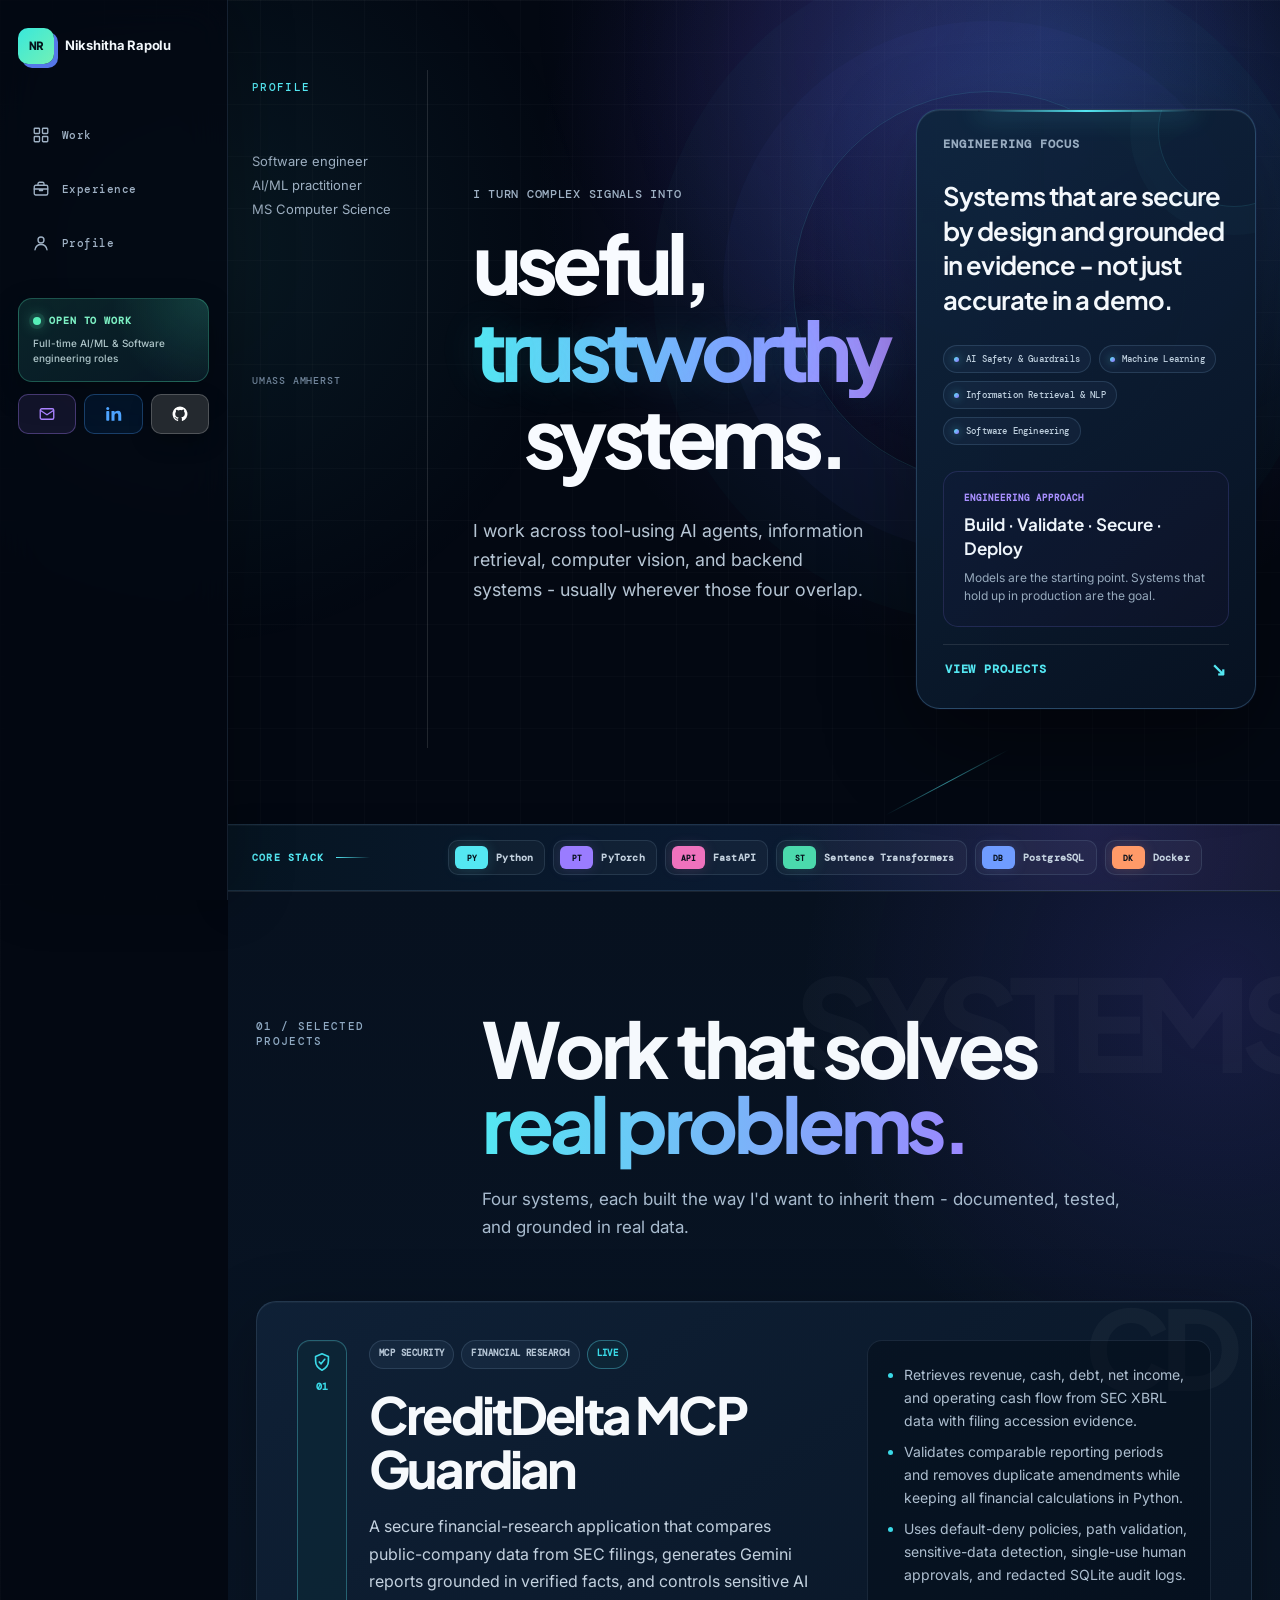
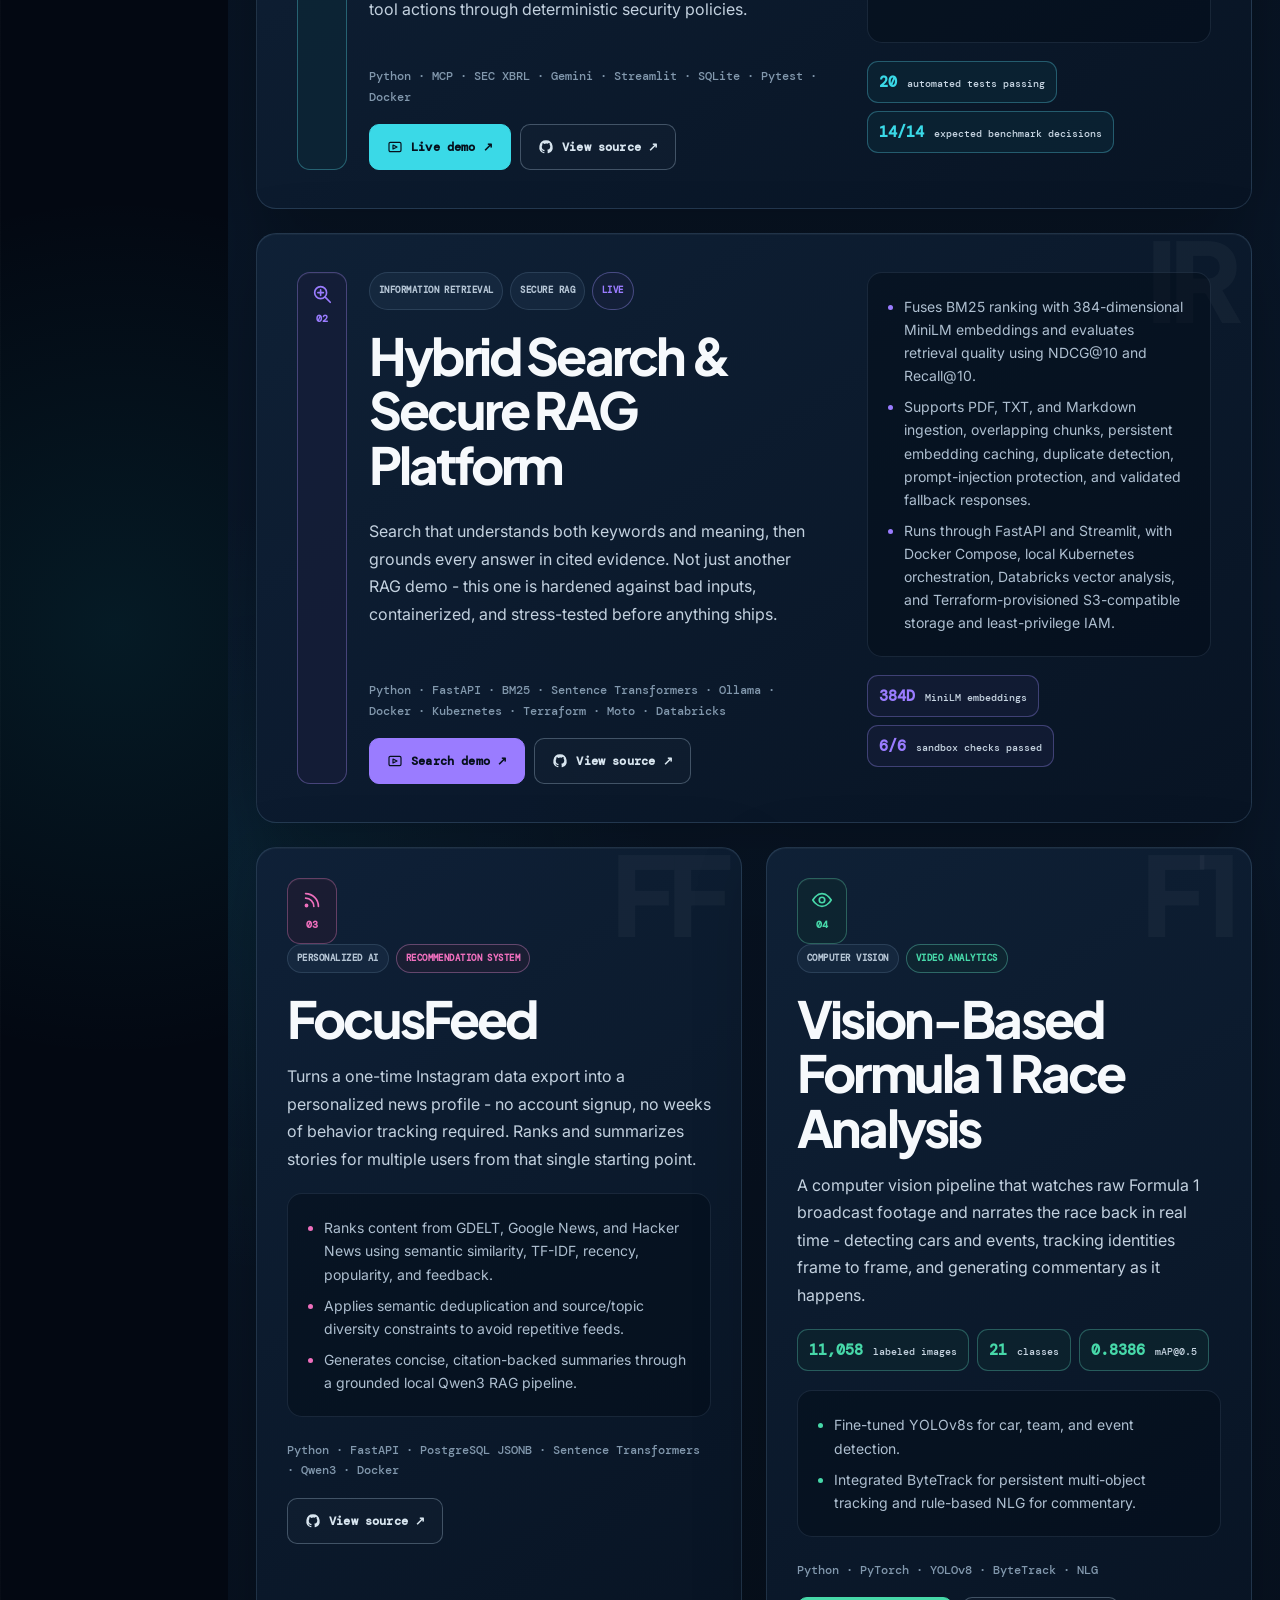
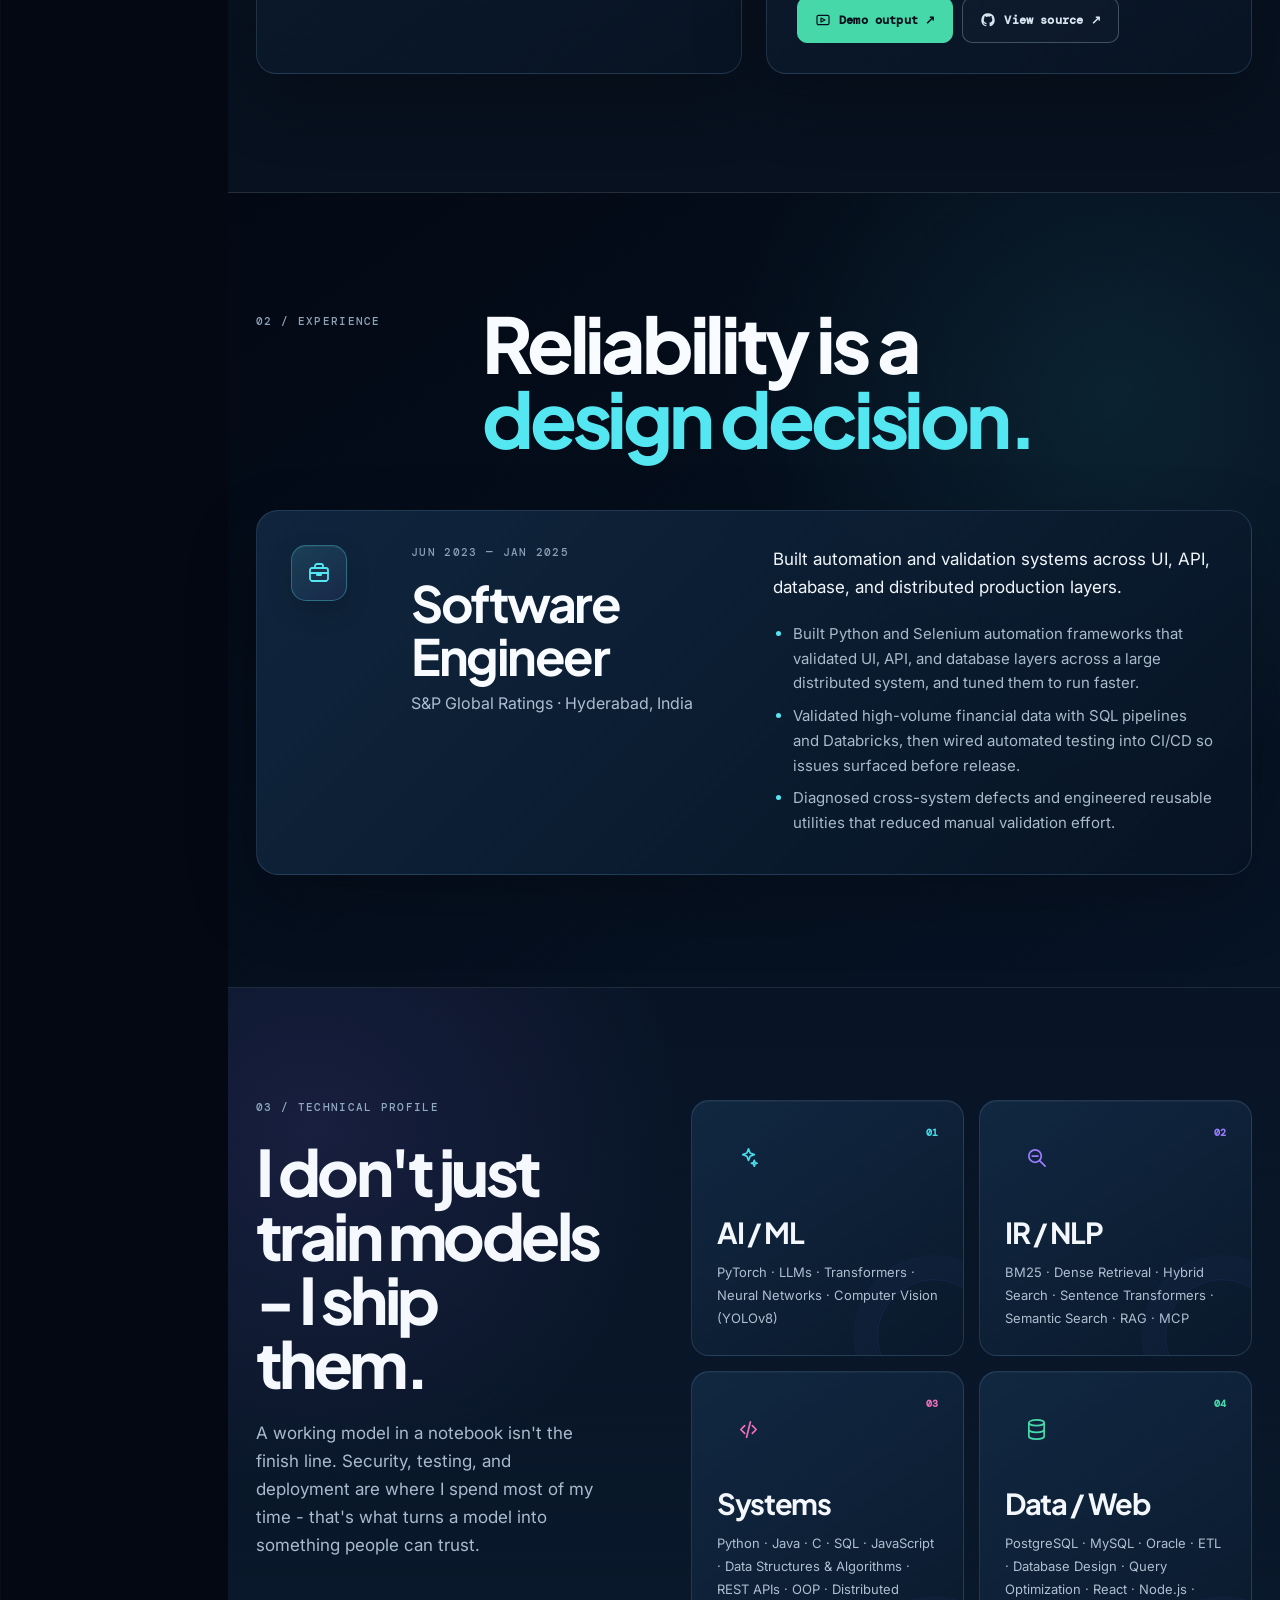
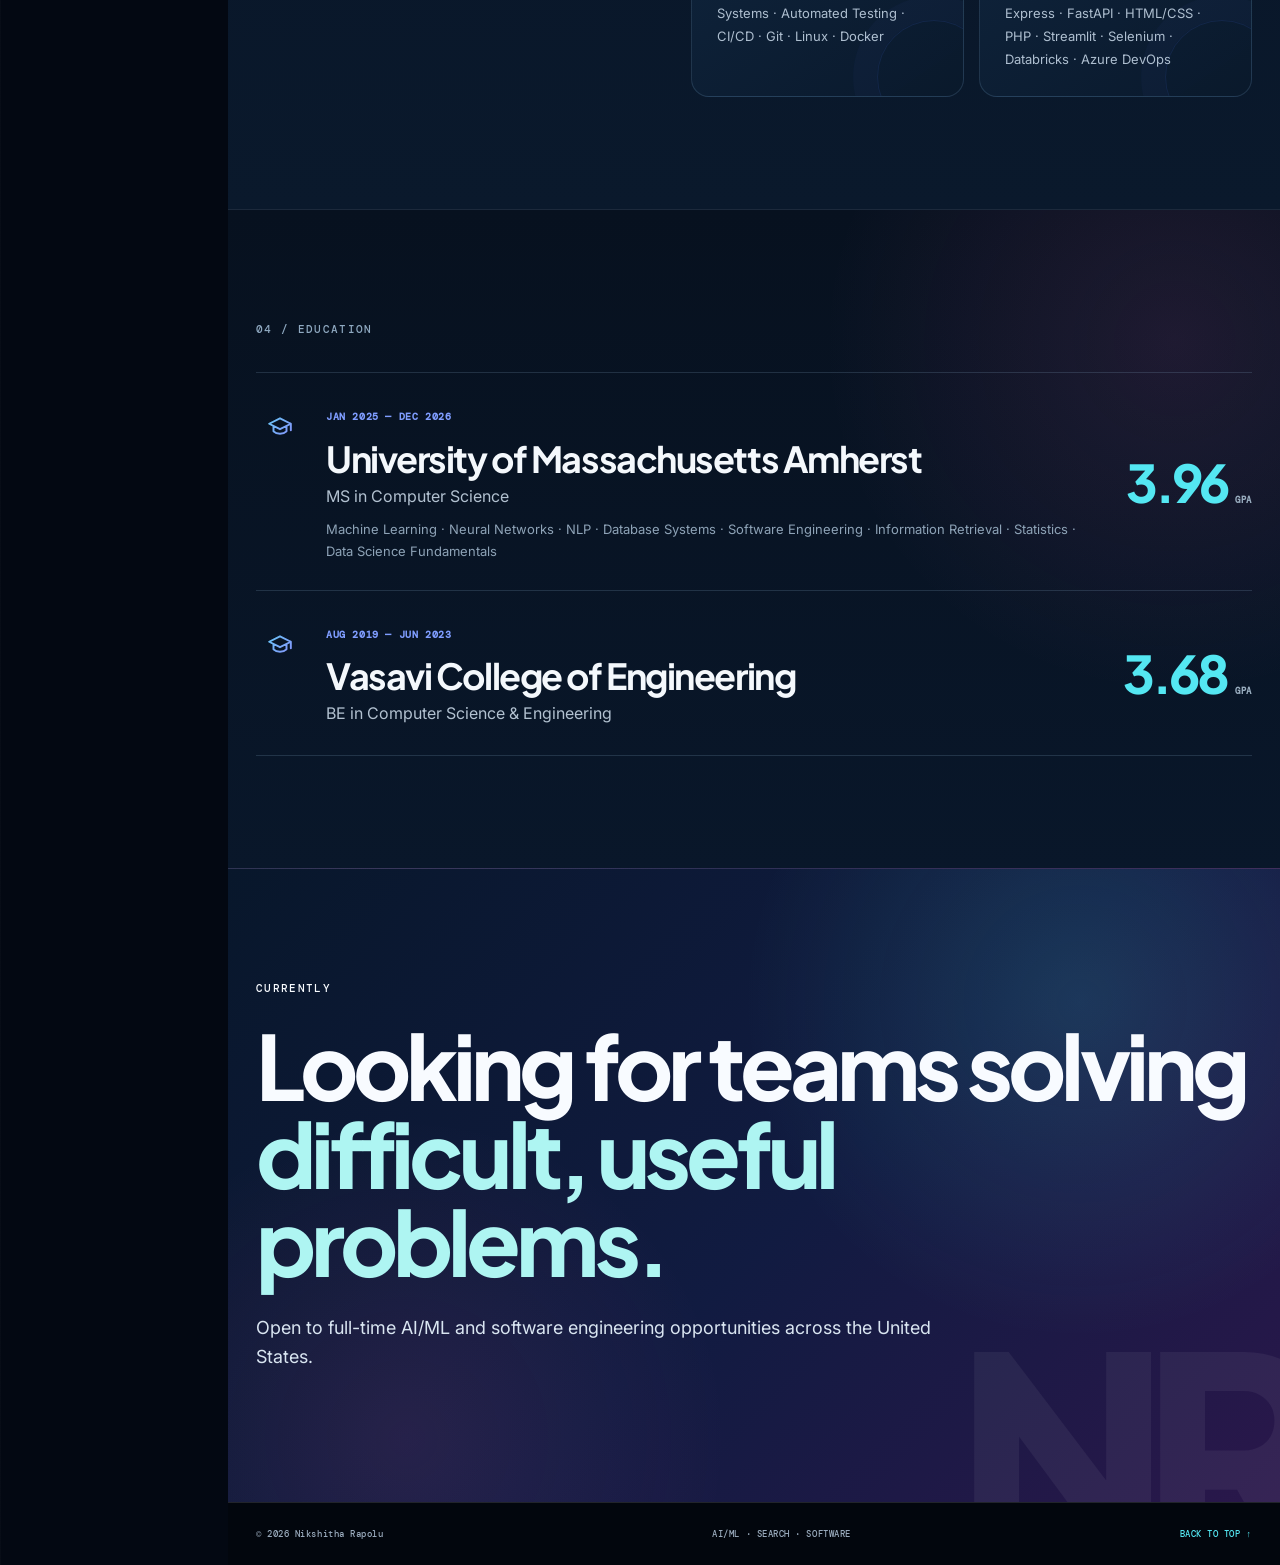
==== index.html @ ba8821b3 "move portfolio files to root" ====
<!doctype html>
<html lang="en"><head>
<meta charset="utf-8"><meta name="viewport" content="width=device-width,initial-scale=1">
<meta name="description" content="Nikshitha Rapolu — AI/ML engineer building secure agent systems, intelligent search, and computer vision. MS CS candidate at UMass Amherst, previously a software engineer at S&P Global Ratings.">
<meta name="theme-color" content="#07111f"><title>Nikshitha Rapolu — AI/ML Engineer</title>
<link rel="preconnect" href="https://fonts.googleapis.com"><link rel="preconnect" href="https://fonts.gstatic.com" crossorigin>
<link href="https://fonts.googleapis.com/css2?family=DM+Mono:wght@400;500&family=Inter:wght@400;500;600;700&family=Plus+Jakarta+Sans:wght@500;600;700;800&display=swap" rel="stylesheet">
<link rel="icon" type="image/svg+xml" href="data:image/svg+xml,%3Csvg xmlns='http://www.w3.org/2000/svg' viewBox='0 0 32 32'%3E%3Crect width='32' height='32' rx='3' fill='%23131b2a'/%3E%3Cpath d='M8 23V9h3l10 9V9h3v14h-3L11 14v9z' fill='%23ff5c35'/%3E%3C/svg%3E">
<link rel="stylesheet" href="styles.css"></head>
<body><a class="skip" href="#main">Skip to content</a>
<header class="topbar">
  <a class="wordmark" href="#top"><span>NR</span> Nikshitha Rapolu</a>
  <nav aria-label="Primary"><a href="#projects">Work</a><a href="#experience">Experience</a><a href="#about">Profile</a></nav>
  <div class="sidebar-status"><span>OPEN TO WORK</span><small>Full-time AI/ML &amp; Software engineering roles</small></div>
  <div class="top-actions"><a href="mailto:nikshitharapolu@gmail.com" aria-label="Email Nikshitha" title="Email">Email</a><a href="https://www.linkedin.com/in/nikshitha-rapolu-18960321a/" target="_blank" rel="noreferrer" aria-label="Nikshitha on LinkedIn" title="LinkedIn">LinkedIn ↗</a><a href="https://github.com/nikshitharapolu" target="_blank" rel="noreferrer" aria-label="Nikshitha on GitHub" title="GitHub">GitHub ↗</a></div>
</header>
<main id="main">
<section class="hero" id="top">
  <div class="hero-aside reveal"><p class="micro">PROFILE </p><p>Software engineer<br>AI/ML practitioner<br>MS Computer Science</p><div class="coordinates">UMASS AMHERST<br></div></div>
  <div class="hero-main reveal"><p class="overline">I turn complex signals into</p><h1><span>useful,</span><br><em>trustworthy</em><br><span>systems.</span></h1><p class="hero-note">I work across tool-using AI agents, information retrieval, computer vision, and backend systems - usually wherever those four overlap.</p><div class="hero-links"><a href="https://github.com/nikshitharapolu" target="_blank" rel="noreferrer">GitHub ↗</a></div></div>
  <aside class="hero-signal" aria-label="Engineering focus">
    <div class="signal-kicker"><span>ENGINEERING FOCUS</span><i>OPEN TO WORK</i></div>
    <p class="signal-statement">Systems that are secure by design and grounded in evidence - not just accurate in a demo.</p>
    <div class="signal-disciplines" aria-label="Areas of expertise">
      <span>AI Safety &amp; Guardrails</span><span>Machine Learning</span><span>Information Retrieval &amp; NLP</span><span>Software Engineering</span>
    </div>
    <div class="signal-feature">
      <small>ENGINEERING APPROACH</small>
      <strong>Build · Validate · Secure · Deploy</strong>
      <p>Models are the starting point. Systems that hold up in production are the goal.</p>
    </div>
    <a href="#projects">VIEW PROJECTS <span>↘</span></a>
  </aside>
</section>
<div class="capability-rail stack-dock" aria-label="Core technology stack">
  <span class="stack-label">CORE STACK</span>
  <div class="stack-items">
    <span data-mark="PY">Python</span><span data-mark="PT">PyTorch</span><span data-mark="API">FastAPI</span><span data-mark="ST">Sentence Transformers</span><span data-mark="DB">PostgreSQL</span><span data-mark="DK">Docker</span>  </div>
</div>
<section class="project-lab legacy-project-lab" id="projects-old" aria-hidden="true">
  <header class="section-title reveal"><p class="micro">01 / PROJECT INDEX</p><h2>Selected systems,<br><em>opened up.</em></h2><p>Choose a case file to inspect the problem, approach, evidence, and implementation.</p></header>
  <div class="case-browser reveal">
    <div class="case-tabs" role="tablist" aria-label="Project case files">
      <button role="tab" aria-selected="true" aria-controls="case-creditdelta" id="tab-creditdelta"><b>01</b><span>CreditDelta<br><small>MCP Security · Finance</small></span><i>↗</i></button>
      <button role="tab" aria-selected="false" aria-controls="case-focusfeed" id="tab-focusfeed"><b>02</b><span>FocusFeed<br><small>RAG · Recommendations</small></span><i>↗</i></button>
      <button role="tab" aria-selected="false" aria-controls="case-f1" id="tab-f1"><b>03</b><span>F1 Race Analysis<br><small>Computer Vision</small></span><i>↗</i></button>
      <button role="tab" aria-selected="false" aria-controls="case-search" id="tab-search"><b>04</b><span>Hybrid Search<br><small>Information Retrieval</small></span><i>↗</i></button>
      <button role="tab" aria-selected="false" aria-controls="case-grocery" id="tab-grocery"><b>05</b><span>Grocery Compare<br><small>Full-stack · Data</small></span><i>↗</i></button>
    </div>
    <div class="case-stage">
      <article class="case-panel active" id="case-creditdelta" role="tabpanel" aria-labelledby="tab-creditdelta">
        <div class="case-head"><p class="micro">CASE FILE 01 · DEPLOYED</p><h3>CreditDelta<br>MCP Guardian</h3><p class="summary">Financial research with a security boundary: verified SEC facts go in, controlled AI actions come out.</p></div>
        <div class="case-map"><div><span>01</span><b>Retrieve</b><small>SEC XBRL facts + filing evidence</small></div><div><span>02</span><b>Validate</b><small>Comparable periods + deterministic math</small></div><div><span>03</span><b>Explain</b><small>Gemini grounded in verified results</small></div><div><span>04</span><b>Guard</b><small>Allow · deny · human approval</small></div></div>
        <div class="evidence"><span><strong>20</strong> passing tests</span><span><strong>14/14</strong> security decisions</span><span><strong>SEC</strong> filing evidence</span></div>
        <p class="detail">The Guardian layer applies default-deny policies, validates file paths, detects sensitive data, issues single-use approvals, and records redacted audit events. The language model explains verified results; it never owns the financial calculations.</p>
        <div class="case-footer"><p>Python · MCP · SEC XBRL · Gemini · Streamlit · SQLite · Docker · GitHub Actions</p><div><a class="pill orange" href="https://creditdelta-mcp-guardian.streamlit.app/" target="_blank" rel="noreferrer">Launch demo ↗</a><a class="pill" href="https://github.com/nikshitharapolu/creditdelta-mcp-guardian" target="_blank" rel="noreferrer">Source ↗</a></div></div>
      </article>
      <article class="case-panel" id="case-focusfeed" role="tabpanel" aria-labelledby="tab-focusfeed" hidden>
        <div class="case-head"><p class="micro">CASE FILE 02 · PERSONAL AI</p><h3>FocusFeed</h3><p class="summary">A private information digest that learns a user’s interests from a one-time Instagram export.</p></div>
        <div class="case-map"><div><span>01</span><b>Profile</b><small>Activity signals → interest embeddings</small></div><div><span>02</span><b>Retrieve</b><small>GDELT · Google News · Hacker News</small></div><div><span>03</span><b>Rank</b><small>Semantic · TF-IDF · recency · feedback</small></div><div><span>04</span><b>Summarize</b><small>Local Qwen3 with citations</small></div></div>
        <p class="detail">Semantic deduplication and topic/source constraints prevent a repetitive feed. PostgreSQL JSONB stores multi-user profiles while local inference keeps personalization private.</p><div class="case-footer"><p>FastAPI · PostgreSQL · MiniLM · Qwen3 · Docker</p></div>
      </article>
      <article class="case-panel" id="case-f1" role="tabpanel" aria-labelledby="tab-f1" hidden>
        <div class="case-head"><p class="micro">CASE FILE 03 · COMPUTER VISION</p><h3>Vision-Based<br>F1 Race Analysis</h3><p class="summary">Broadcast video becomes structured race intelligence and real-time commentary.</p></div>
        <div class="evidence"><span><strong>11,058</strong> labeled images</span><span><strong>21</strong> classes</span><span><strong>0.8386</strong> mAP@0.5</span></div>
        <div class="case-map"><div><span>01</span><b>Detect</b><small>YOLOv8s teams + events</small></div><div><span>02</span><b>Track</b><small>ByteTrack persistent identities</small></div><div><span>03</span><b>Associate</b><small>Cars · teams · race events</small></div><div><span>04</span><b>Narrate</b><small>Rule-based live commentary</small></div></div>
        <div class="case-footer"><p>Python · PyTorch · YOLOv8 · ByteTrack · NLG</p><div><a class="pill orange" href="https://www.dropbox.com/scl/fo/x71idgrj137c665m3c3g6/ACdiEJdDxFWbHop97bkO0Pg?rlkey=fytodes2nm2145owsg5qlu766&amp;st=0yjqer0n&amp;dl=0" target="_blank" rel="noreferrer">Sample output ↗</a></div></div>
      </article>
      <article class="case-panel" id="case-search" role="tabpanel" aria-labelledby="tab-search" hidden>
        <div class="case-head"><p class="micro">CASE FILE 04 · INFORMATION RETRIEVAL</p><h3>Hybrid Search<br>Engine</h3><p class="summary">Exact-term precision and semantic understanding, combined in one ranked result set.</p></div>
        <div class="case-map"><div><span>A</span><b>Lexical</b><small>BM25 retrieval</small></div><div><span>B</span><b>Semantic</b><small>Transformer embeddings</small></div><div><span>Σ</span><b>Fuse</b><small>Normalized relevance scores</small></div><div><span>✓</span><b>Evaluate</b><small>NDCG@10 · Recall@10</small></div></div>
        <p class="detail">An interactive Streamlit interface makes it possible to query the collection and inspect how lexical and semantic evidence shape the ranking.</p><div class="case-footer"><p>Python · BM25 · Sentence Transformers · Streamlit</p></div>
      </article>
      <article class="case-panel" id="case-grocery" role="tabpanel" aria-labelledby="tab-grocery" hidden>
        <div class="case-head"><p class="micro">CASE FILE 05 · FULL-STACK SYSTEM</p><h3>Grocery Price<br>Comparison</h3><p class="summary">A data pipeline and web application for comparing grocery prices across retailers.</p></div>
        <div class="case-map"><div><span>01</span><b>Collect</b><small>Scrapy + BeautifulSoup</small></div><div><span>02</span><b>Normalize</b><small>Products + pricing data</small></div><div><span>03</span><b>Serve</b><small>Node.js REST APIs</small></div><div><span>04</span><b>Secure</b><small>Google OAuth</small></div></div>
        <div class="case-footer"><p>Python · Scrapy · Node.js · Express · PostgreSQL</p></div>
      </article>
    </div>
  </div>
</section>
<section class="projects-readable" id="projects">
  <header class="readable-heading reveal"><p class="micro">01 / SELECTED PROJECTS</p><div><h2>Work that solves<br><em>real problems.</em></h2><p>Four systems, each built the way I'd want to inherit them - documented, tested, and grounded in real data.</p></div></header>
  <div class="project-list">
    <article class="project-card featured reveal" data-mark="CD">
      <div class="project-number">01</div><div class="project-content">
        <div class="project-labels"><span>MCP Security</span><span>Financial research</span><span>Live</span></div>
        <h3>CreditDelta MCP Guardian</h3>
        <p class="project-summary">A secure financial-research application that compares public-company data from SEC filings, generates Gemini reports grounded in verified facts, and controls sensitive AI tool actions through deterministic security policies.</p>
        <ul><li>Retrieves revenue, cash, debt, net income, and operating cash flow from SEC XBRL data with filing accession evidence.</li><li>Validates comparable reporting periods and removes duplicate amendments while keeping all financial calculations in Python.</li><li>Uses default-deny policies, path validation, sensitive-data detection, single-use human approvals, and redacted SQLite audit logs.</li></ul>
        <div class="project-proof"><span><strong>20</strong> automated tests passing</span><span><strong>14/14</strong> expected benchmark decisions</span></div>
        <p class="tech-line">Python · MCP · SEC XBRL · Gemini · Streamlit · SQLite · Pytest · Docker </p>
        <div class="project-links"><a class="pill orange" href="https://creditdelta-mcp-guardian.streamlit.app/" target="_blank" rel="noreferrer">Live demo ↗</a><a class="pill" href="https://github.com/nikshitharapolu/creditdelta-mcp-guardian" target="_blank" rel="noreferrer">View source ↗</a></div>
      </div>
    </article>
    <article class="project-card featured reveal" data-mark="IR">
      <div class="project-number">02</div><div class="project-content">
        <div class="project-labels"><span>Information retrieval</span><span>Secure RAG</span><span>Live</span></div><h3>Hybrid Search &amp; Secure RAG Platform</h3>
        <p class="project-summary">Search that understands both keywords and meaning, then grounds every answer in cited evidence. Not just another RAG demo - this one is hardened against bad inputs, containerized, and stress-tested before anything ships.</p>
<ul>
  <li>Fuses BM25 ranking with 384-dimensional MiniLM embeddings and evaluates retrieval quality using NDCG@10 and Recall@10.</li>
  <li>Supports PDF, TXT, and Markdown ingestion, overlapping chunks, persistent embedding caching, duplicate detection, prompt-injection protection, and validated fallback responses.</li>
  <li>Runs through FastAPI and Streamlit, with Docker Compose, local Kubernetes orchestration, Databricks vector analysis, and Terraform-provisioned S3-compatible storage and least-privilege IAM.</li>
</ul>
<div class="project-proof">
  <span><strong>384D</strong> MiniLM embeddings</span>
  <span><strong>6/6</strong> sandbox checks passed</span>
</div>
<p class="tech-line">Python · FastAPI · BM25 · Sentence Transformers · Ollama · Docker · Kubernetes · Terraform · Moto · Databricks</p>

        <div class="project-links"><a class="pill orange" href="https://semantic-search-engine-nr.streamlit.app/" target="_blank" rel="noreferrer">Search demo ↗</a><a class="pill" href="https://github.com/nikshitharapolu/semantic-search-ir" target="_blank" rel="noreferrer">View source ↗</a></div>
      </div>
    </article>
    <article class="project-card reveal" data-mark="FF">
      <div class="project-number">03</div><div class="project-content">
        <div class="project-labels"><span>Personalized AI</span><span>Recommendation System</span></div><h3>FocusFeed</h3>
        <p class="project-summary">Turns a one-time Instagram data export into a personalized news profile - no account signup, no weeks of behavior tracking required. Ranks and summarizes stories for multiple users from that single starting point.</p>
        <ul><li>Ranks content from GDELT, Google News, and Hacker News using semantic similarity, TF-IDF, recency, popularity, and feedback.</li><li>Applies semantic deduplication and source/topic diversity constraints to avoid repetitive feeds.</li><li>Generates concise, citation-backed summaries through a grounded local Qwen3 RAG pipeline.</li></ul>
        <p class="tech-line">Python · FastAPI · PostgreSQL JSONB · Sentence Transformers · Qwen3 · Docker</p>
        <div class="project-links"><a class="pill" href="https://github.com/nikshitharapolu/focusfeed" target="_blank" rel="noreferrer">View source ↗</a></div>
      </div>
    </article>
    <article class="project-card reveal" data-mark="F1">
      <div class="project-number">04</div><div class="project-content">
        <div class="project-labels"><span>Computer vision</span><span>Video analytics</span></div><h3>Vision-Based Formula 1 Race Analysis</h3>
        <p class="project-summary">A computer vision pipeline that watches raw Formula 1 broadcast footage and narrates the race back in real time - detecting cars and events, tracking identities frame to frame, and generating commentary as it happens.</p>
        <div class="project-proof"><span><strong>11,058</strong> labeled images</span><span><strong>21</strong> classes</span><span><strong>0.8386</strong> mAP@0.5</span></div>
        <ul><li>Fine-tuned YOLOv8s for car, team, and event detection.</li><li>Integrated ByteTrack for persistent multi-object tracking and rule-based NLG for commentary.</li></ul>
        <p class="tech-line">Python · PyTorch · YOLOv8 · ByteTrack · NLG</p>
        <div class="project-links"><a class="pill orange" href="https://www.dropbox.com/scl/fo/x71idgrj137c665m3c3g6/ACdiEJdDxFWbHop97bkO0Pg?rlkey=fytodes2nm2145owsg5qlu766&amp;st=skuh1m0k&amp;dl=0" target="_blank" rel="noreferrer">Demo output ↗</a><a class="pill" href="https://github.com/nikshitharapolu/vision-based-f1-race-analysis" target="_blank" rel="noreferrer">View source ↗</a></div>
      </div>
    </article>
  </div>
</section>
<section class="experience" id="experience"><div class="section-title reveal"><p class="micro">02 / EXPERIENCE</p><h2>Reliability is a<br><em>design decision.</em></h2></div><div class="experience-record reveal"><div class="record-no"></div><div><p class="micro">JUN 2023 — JAN 2025</p><h3>Software Engineer</h3><p class="company">S&amp;P Global Ratings · Hyderabad, India</p></div><div class="record-copy"><p>Built automation and validation systems across UI, API, database, and distributed production layers.</p><ul><li>Built Python and Selenium automation frameworks that validated UI, API, and database layers across a large distributed system, and tuned them to run faster.</li><li>Validated high-volume financial data with SQL pipelines and Databricks, then wired automated testing into CI/CD so issues surfaced before release.</li><li>Diagnosed cross-system defects and engineered reusable utilities that reduced manual validation effort.</li></ul></div></div></section>
<section class="profile" id="about"><div class="profile-intro reveal"><p class="micro">03 / TECHNICAL PROFILE</p><h2>I don't just train models - I ship them.</h2><p>A working model in a notebook isn't the finish line. Security, testing, and deployment are where I spend most of my time - that's what turns a model into something people can trust.</p></div><div class="profile-grid reveal"><article><span>01</span><h3>AI / ML</h3><p>PyTorch · LLMs · Transformers · Neural Networks · Computer Vision (YOLOv8)</p></article><article><span>02</span><h3>IR / NLP</h3><p>BM25 · Dense Retrieval · Hybrid Search · Sentence Transformers · Semantic Search · RAG · MCP</p></article><article><span>03</span><h3>Systems</h3><p>Python · Java · C · SQL · JavaScript · Data Structures &amp; Algorithms · REST APIs · OOP · Distributed Systems · Automated Testing · CI/CD · Git · Linux · Docker</p></article><article><span>04</span><h3>Data / Web</h3><p>PostgreSQL · MySQL · Oracle · ETL · Database Design · Query Optimization · React · Node.js · Express · FastAPI · HTML/CSS · PHP · Streamlit · Selenium · Databricks · Azure DevOps</p></article></div></section>
<section class="education"><p class="micro">04 / EDUCATION</p><div class="degree reveal"><div><span>JAN 2025 — DEC 2026</span><h3>University of Massachusetts Amherst</h3><p>MS in Computer Science</p><p class="coursework">Machine Learning · Neural Networks · NLP · Database Systems · Software Engineering · Information Retrieval · Statistics · Data Science Fundamentals</p></div><strong>3.96<small>GPA</small></strong></div><div class="degree reveal"><div><span>AUG 2019 — JUN 2023</span><h3>Vasavi College of Engineering</h3><p>BE in Computer Science &amp; Engineering</p></div><strong>3.68<small>GPA</small></strong></div></section>
<section class="closing reveal"><p class="micro">CURRENTLY</p><h2>Looking for teams solving<br><em>difficult, useful problems.</em></h2><p>Open to full-time AI/ML and software engineering opportunities across the United States.</p><div><a class="pill orange" href="mailto:nikshitharapolu@gmail.com">Email me ↗</a><a class="pill" href="https://www.linkedin.com/in/nikshitha-rapolu-18960321a/" target="_blank" rel="noreferrer">LinkedIn ↗</a><a class="pill" href="https://github.com/nikshitharapolu" target="_blank" rel="noreferrer">GitHub ↗</a></div></section>
</main><footer><span>© <span id="year"></span> Nikshitha Rapolu</span><span>AI/ML · SEARCH · SOFTWARE</span><a href="#top">BACK TO TOP ↑</a></footer><script src="script.js"></script></body></html>
---- styles.css ----
:root {
  --night: #050b16;
  --night-2: #091426;
  --panel: #0d1b30;
  --panel-2: #11233b;
  --paper: #f3f7fb;
  --paper-2: #e7eef6;
  --white: #f8fbff;
  --ink: #101827;
  --muted: #9cafc3;
  --muted-dark: #5a697c;
  --cyan: #54e7f2;
  --blue: #4f72ff;
  --violet: #9a70ff;
  --orange: #ff7a59;
  --green: #43d8ad;
  --line-dark: rgba(255, 255, 255, 0.12);
  --line-light: #ced9e5;
  --shadow: 0 24px 70px rgba(12, 29, 52, 0.13);
  --max: 1280px;
}

* {
  box-sizing: border-box;
}

html {
  scroll-behavior: smooth;
  scroll-padding-top: 90px;
}

body {
  margin: 0;
  overflow-x: hidden;
  background: var(--night);
  color: var(--white);
  font: 400 16px/1.65 Inter, system-ui, -apple-system, BlinkMacSystemFont, "Segoe UI", sans-serif;
  text-rendering: optimizeLegibility;
  -webkit-font-smoothing: antialiased;
}

body::before {
  position: fixed;
  inset: 0;
  z-index: -1;
  content: "";
  pointer-events: none;
  background:
    radial-gradient(circle at 82% 4%, rgba(79, 114, 255, 0.17), transparent 27rem),
    radial-gradient(circle at 15% 28%, rgba(84, 231, 242, 0.08), transparent 25rem),
    linear-gradient(rgba(255, 255, 255, 0.021) 1px, transparent 1px),
    linear-gradient(90deg, rgba(255, 255, 255, 0.021) 1px, transparent 1px);
  background-size: auto, auto, 52px 52px, 52px 52px;
}

::selection {
  color: var(--night);
  background: var(--cyan);
}

a {
  color: inherit;
}

button,
a {
  -webkit-tap-highlight-color: transparent;
}

.skip {
  position: fixed;
  top: 12px;
  left: -999px;
  z-index: 100;
  padding: 10px 14px;
  color: var(--night);
  background: var(--cyan);
  border-radius: 8px;
  font: 700 12px "DM Mono", monospace;
  text-decoration: none;
}

.skip:focus {
  left: 12px;
}

.micro {
  margin: 0;
  color: currentColor;
  font: 500 11px/1.4 "DM Mono", monospace;
  letter-spacing: 0.12em;
  text-transform: uppercase;
}

.topbar {
  position: sticky;
  top: 0;
  z-index: 50;
  display: grid;
  grid-template-columns: 1fr auto 1fr;
  align-items: center;
  min-height: 76px;
  padding: 0 max(24px, calc((100vw - var(--max)) / 2));
  border-bottom: 1px solid var(--line-dark);
  background: rgba(5, 11, 22, 0.78);
  backdrop-filter: blur(18px);
  transition: min-height 0.25s ease, background 0.25s ease, box-shadow 0.25s ease;
}

.topbar.scrolled {
  min-height: 66px;
  background: rgba(5, 11, 22, 0.94);
  box-shadow: 0 14px 42px rgba(0, 0, 0, 0.28);
}

.wordmark {
  display: inline-flex;
  align-items: center;
  gap: 12px;
  width: max-content;
  font-weight: 700;
  letter-spacing: -0.02em;
  text-decoration: none;
}

.wordmark span {
  display: grid;
  place-items: center;
  width: 36px;
  height: 36px;
  color: var(--night);
  background: linear-gradient(135deg, var(--cyan), #8df4dc);
  border-radius: 10px;
  box-shadow: 4px 4px 0 var(--violet);
  font: 700 12px "DM Mono", monospace;
}

.topbar nav {
  display: flex;
  gap: 34px;
}

.topbar nav a,
.top-actions a {
  position: relative;
  color: #c5d2df;
  font: 500 11px "DM Mono", monospace;
  letter-spacing: 0.04em;
  text-decoration: none;
  transition: color 0.2s ease;
}

.topbar nav a::after {
  position: absolute;
  right: 0;
  bottom: -9px;
  left: 0;
  height: 2px;
  content: "";
  background: var(--cyan);
  transform: scaleX(0);
  transition: transform 0.2s ease;
}

.topbar nav a:hover,
.topbar nav a.active,
.top-actions a:hover {
  color: var(--white);
}

.topbar nav a:hover::after,
.topbar nav a.active::after {
  transform: scaleX(1);
}

.top-actions {
  display: flex;
  justify-self: end;
  align-items: center;
  gap: 22px;
}

.top-actions a:last-child {
  padding: 9px 13px;
  color: var(--night);
  background: var(--cyan);
  border-radius: 9px;
  font-weight: 700;
}

.hero {
  position: relative;
  isolation: isolate;
  display: grid;
  grid-template-columns: 142px minmax(0, 1.1fr) minmax(340px, 0.8fr);
  grid-template-areas: "profile main signal";
  gap: clamp(28px, 3.5vw, 54px);
  align-items: center;
  width: min(100%, calc(var(--max) + 48px));
  min-height: calc(100vh - 76px);
  margin: 0 auto;
  padding: 70px 24px 76px;
}

.hero::before {
  position: absolute;
  top: 11%;
  right: 9%;
  z-index: -1;
  width: 390px;
  aspect-ratio: 1;
  content: "";
  border: 1px solid rgba(84, 231, 242, 0.14);
  border-radius: 50%;
  box-shadow:
    0 0 0 70px rgba(79, 114, 255, 0.035),
    0 0 0 140px rgba(84, 231, 242, 0.018);
}

.hero::after {
  position: absolute;
  right: 25%;
  bottom: 5%;
  z-index: -1;
  width: 140px;
  height: 1px;
  content: "";
  background: linear-gradient(90deg, transparent, rgba(84, 231, 242, 0.6), transparent);
  transform: rotate(-28deg);
}

.hero-aside {
  grid-area: profile;
  align-self: stretch;
  padding: 10px 20px 0 0;
  color: #9eb0c2;
  border-right: 1px solid var(--line-dark);
  font-size: 13px;
}

.hero-aside .micro {
  color: var(--cyan);
}

.hero-aside > p:nth-child(2) {
  margin: 54px 0 0;
  line-height: 1.85;
}

.coordinates {
  margin-top: 150px;
  color: #72869c;
  font: 500 10px/1.8 "DM Mono", monospace;
  letter-spacing: 0.08em;
}

.hero-main {
  grid-area: main;
  align-self: center;
  min-width: 0;
}

.overline {
  margin: 0 0 18px;
  color: #9fb1c4;
  font: 500 12px "DM Mono", monospace;
  letter-spacing: 0.06em;
  text-transform: uppercase;
}

.hero h1 {
  margin: 0;
  color: var(--white);
  font: 750 clamp(61px, 6.4vw, 98px) / 0.92 "Plus Jakarta Sans", Inter, sans-serif;
  letter-spacing: -0.07em;
}

.hero h1 span,
.hero h1 em {
  display: inline-block;
}

.hero h1 em {
  color: transparent;
  background: linear-gradient(90deg, var(--cyan), #82a0ff 62%, #ad8aff);
  background-clip: text;
  -webkit-background-clip: text;
  font-style: normal;
  text-shadow: 0 0 42px rgba(84, 231, 242, 0.13);
}

.hero h1 span:last-child {
  margin-left: clamp(0px, 4vw, 56px);
}

.hero-note {
  max-width: 610px;
  margin: 34px 0 28px;
  color: #b6c5d4;
  font-size: clamp(16px, 1.4vw, 18px);
}

.hero-links {
  display: flex;
  flex-wrap: wrap;
  gap: 14px;
}

.hero-links a {
  display: inline-flex;
  align-items: center;
  min-height: 42px;
  padding: 0 17px;
  color: var(--night);
  background: var(--cyan);
  border: 1px solid var(--cyan);
  border-radius: 10px;
  font: 700 11px "DM Mono", monospace;
  text-decoration: none;
  transition: transform 0.2s ease, box-shadow 0.2s ease;
}

.hero-links a:hover {
  transform: translateY(-2px);
  box-shadow: 0 12px 25px rgba(84, 231, 242, 0.2);
}

.hero-signal {
  position: relative;
  grid-area: signal;
  align-self: center;
  overflow: hidden;
  padding: 26px;
  color: var(--white);
  background:
    linear-gradient(145deg, rgba(17, 35, 59, 0.95), rgba(8, 20, 36, 0.94));
  border: 1px solid rgba(120, 173, 214, 0.23);
  border-radius: 24px;
  box-shadow:
    0 30px 80px rgba(0, 0, 0, 0.34),
    inset 0 1px 0 rgba(255, 255, 255, 0.06);
}

.hero-signal::before {
  position: absolute;
  top: 0;
  right: 18%;
  left: 18%;
  height: 2px;
  content: "";
  background: linear-gradient(90deg, transparent, var(--cyan), transparent);
  box-shadow: 0 0 24px var(--cyan);
}

.hero-signal::after {
  position: absolute;
  top: -55px;
  right: -55px;
  width: 150px;
  aspect-ratio: 1;
  content: "";
  border: 1px solid rgba(84, 231, 242, 0.12);
  border-radius: 50%;
  box-shadow: 0 0 0 28px rgba(84, 231, 242, 0.025);
}

.signal-kicker {
  position: relative;
  z-index: 1;
  display: flex;
  justify-content: space-between;
  align-items: center;
  gap: 18px;
  color: #98acc0;
  font: 600 12px "DM Mono", monospace;
  letter-spacing: 0.09em;
}

.signal-kicker i {
  display: inline-flex;
  align-items: center;
  gap: 7px;
  color: #82f2d0;
  font-size: 9px;
  font-style: normal;
  white-space: nowrap;
}

.signal-kicker i::before {
  width: 7px;
  height: 7px;
  content: "";
  background: #5bf0bd;
  border-radius: 50%;
  box-shadow: 0 0 12px #5bf0bd;
}

.signal-statement {
  margin: 27px 0 28px;
  color: #f4f8fc;
  font: 650 clamp(22px, 2vw, 29px) / 1.35 "Plus Jakarta Sans", Inter, sans-serif;
  letter-spacing: -0.035em;
}

.signal-disciplines {
  display: flex;
  flex-wrap: wrap;
  gap: 8px;
  margin-bottom: 26px;
}

.signal-disciplines span {
  padding: 7px 10px;
  color: #bfd0df;
  background: rgba(255, 255, 255, 0.035);
  border: 1px solid rgba(255, 255, 255, 0.13);
  border-radius: 999px;
  font: 500 9px "DM Mono", monospace;
  letter-spacing: 0.02em;
}

.signal-feature {
  padding: 20px;
  background: rgba(4, 11, 22, 0.42);
  border: 1px solid rgba(255, 255, 255, 0.08);
  border-radius: 15px;
}

.signal-feature small {
  display: block;
  margin-bottom: 9px;
  color: #a88fff;
  font: 600 9px "DM Mono", monospace;
  letter-spacing: 0.11em;
}

.signal-feature strong {
  display: block;
  color: #eef5fb;
  font: 650 17px/1.4 "Plus Jakarta Sans", Inter, sans-serif;
}

.signal-feature p {
  margin: 8px 0 0;
  color: #96a9bc;
  font-size: 12px;
  line-height: 1.55;
}

.hero-signal > a {
  display: flex;
  justify-content: space-between;
  align-items: center;
  margin-top: 17px;
  padding: 13px 2px 0;
  color: var(--cyan);
  border-top: 1px solid rgba(255, 255, 255, 0.1);
  font: 700 10px "DM Mono", monospace;
  letter-spacing: 0.07em;
  text-decoration: none;
}

.hero-signal > a span {
  font-size: 18px;
  transition: transform 0.2s ease;
}

.hero-signal > a:hover span {
  transform: translate(3px, 3px);
}

.capability-rail {
  overflow: hidden;
  padding: 13px 0;
  color: var(--night);
  background: linear-gradient(90deg, var(--cyan), #7d9cff 55%, #b28aff);
  border-block: 1px solid rgba(255, 255, 255, 0.14);
  white-space: nowrap;
}

.capability-rail > div {
  display: flex;
  gap: 30px;
  align-items: center;
  width: max-content;
  font: 700 10px "DM Mono", monospace;
  letter-spacing: 0.12em;
  animation: rail 24s linear infinite;
}

.capability-rail i {
  color: rgba(5, 11, 22, 0.52);
  font-style: normal;
}

.legacy-project-lab {
  display: none !important;
}

.projects-readable {
  position: relative;
  overflow: hidden;
  padding: 118px max(24px, calc((100vw - var(--max)) / 2));
  color: var(--ink);
  background:
    radial-gradient(circle at 96% 5%, rgba(79, 114, 255, 0.09), transparent 25rem),
    linear-gradient(180deg, #f6f9fc, #eaf0f7);
}

.projects-readable::before {
  position: absolute;
  top: 48px;
  right: -34px;
  content: "SYSTEMS";
  color: rgba(16, 24, 39, 0.035);
  font: 800 clamp(70px, 10vw, 150px) "Plus Jakarta Sans", sans-serif;
  letter-spacing: -0.08em;
  pointer-events: none;
}

.readable-heading {
  position: relative;
  z-index: 1;
  display: grid;
  grid-template-columns: 180px 1fr;
  gap: 46px;
  align-items: start;
  max-width: var(--max);
  margin: 0 auto 60px;
}

.readable-heading > .micro {
  padding-top: 9px;
  color: #51647a;
}

.readable-heading h2,
.section-title h2,
.profile-intro h2,
.closing h2 {
  margin: 0;
  font-family: "Plus Jakarta Sans", Inter, sans-serif;
  font-style: normal;
  font-weight: 750;
  letter-spacing: -0.055em;
}

.readable-heading h2 {
  max-width: 780px;
  font-size: clamp(48px, 6vw, 82px);
  line-height: 0.98;
}

.readable-heading h2 em {
  color: #4c63e7;
  font-style: normal;
}

.readable-heading div > p {
  max-width: 660px;
  margin: 24px 0 0;
  color: var(--muted-dark);
  font-size: 17px;
}

.project-list {
  position: relative;
  z-index: 1;
  display: grid;
  grid-template-columns: repeat(2, minmax(0, 1fr));
  gap: 24px;
  width: min(100%, var(--max));
  margin: 0 auto;
}

.project-card {
  --accent: var(--blue);
  --mx: 50%;
  --my: 50%;
  position: relative;
  isolation: isolate;
  overflow: hidden;
  min-width: 0;
  padding: 30px;
  color: var(--ink);
  background: rgba(255, 255, 255, 0.9);
  border: 1px solid #d1dce8;
  border-radius: 20px;
  box-shadow: 0 14px 44px rgba(20, 43, 72, 0.08);
  transition: transform 0.25s ease, border-color 0.25s ease, box-shadow 0.25s ease;
}

.project-card::before {
  position: absolute;
  inset: 0;
  z-index: -1;
  content: "";
  background: radial-gradient(420px circle at var(--mx) var(--my), color-mix(in srgb, var(--accent) 12%, transparent), transparent 46%);
  opacity: 0;
  transition: opacity 0.25s ease;
}

.project-card::after {
  position: absolute;
  top: -25px;
  right: 18px;
  z-index: -1;
  content: attr(data-mark);
  color: rgba(18, 34, 55, 0.04);
  font: 800 110px "Plus Jakarta Sans", sans-serif;
  letter-spacing: -0.08em;
}

.project-card:hover {
  border-color: color-mix(in srgb, var(--accent) 50%, #d1dce8);
  box-shadow: 0 26px 70px rgba(20, 43, 72, 0.15);
  transform: translateY(-5px);
}

.project-card:hover::before {
  opacity: 1;
}

.project-card:nth-child(1) {
  --accent: #18a8bd;
}

.project-card:nth-child(2) {
  --accent: #7659e8;
}

.project-card:nth-child(3) {
  --accent: #e4684a;
}

.project-card:nth-child(4) {
  --accent: #139d79;
}

.project-card:nth-child(5) {
  --accent: #c69217;
}

.project-card.featured {
  grid-column: 1 / -1;
  display: grid;
  grid-template-columns: 72px minmax(0, 1fr);
  padding: 38px 40px;
}

.project-number {
  position: relative;
  width: max-content;
  padding-top: 8px;
  color: var(--accent);
  font: 700 16px "DM Mono", monospace;
}

.project-number::after {
  display: block;
  width: 26px;
  height: 1px;
  margin-top: 10px;
  content: "";
  background: var(--accent);
}

.project-content {
  min-width: 0;
}

.project-card.featured .project-content {
  display: grid;
  grid-template-columns: minmax(0, 1.08fr) minmax(280px, 0.82fr);
  grid-template-rows: auto auto auto auto auto;
  column-gap: 46px;
}

.project-labels {
  display: flex;
  flex-wrap: wrap;
  gap: 7px;
  margin-bottom: 18px;
}

.project-labels span {
  padding: 6px 9px;
  color: #43546a;
  background: #edf2f7;
  border: 1px solid #d6e0e9;
  border-radius: 999px;
  font: 600 9px "DM Mono", monospace;
  letter-spacing: 0.05em;
  text-transform: uppercase;
}

.project-labels span:last-child {
  color: color-mix(in srgb, var(--accent) 88%, #1c3046);
  background: color-mix(in srgb, var(--accent) 8%, white);
  border-color: color-mix(in srgb, var(--accent) 23%, #d6e0e9);
}

.project-card h3 {
  margin: 0 0 18px;
  color: #101827;
  font: 750 clamp(32px, 4vw, 52px) / 1.06 "Plus Jakarta Sans", Inter, sans-serif;
  letter-spacing: -0.055em;
}

.project-card h3::after {
  display: none !important;
  content: none !important;
}

.project-summary {
  max-width: 830px;
  margin: 0 0 20px;
  color: #334459;
  font-size: 16px;
  line-height: 1.72;
}

.project-card ul {
  margin: 19px 0 0;
  padding: 18px 20px 18px 36px;
  color: #526277;
  background: rgba(235, 241, 247, 0.76);
  border: 1px solid #d7e0e9;
  border-radius: 15px;
  font-size: 14px;
}

.project-card li {
  padding: 4px 0;
}

.project-card li::marker {
  color: var(--accent);
}

.project-proof {
  display: flex;
  flex-wrap: wrap;
  gap: 8px;
  margin: 18px 0 0;
}

.project-proof span {
  padding: 10px 11px;
  color: #405064;
  background: color-mix(in srgb, var(--accent) 7%, white);
  border: 1px solid color-mix(in srgb, var(--accent) 22%, #d6e0e9);
  border-radius: 11px;
  font: 500 10px "DM Mono", monospace;
}

.project-proof strong {
  margin-right: 4px;
  color: var(--accent);
  font-size: 15px;
}

.tech-line {
  margin: 23px 0 0;
  color: #64758a;
  font: 500 12px/1.7 "DM Mono", monospace;
}

.project-links {
  display: flex;
  flex-wrap: wrap;
  gap: 9px;
  margin-top: 17px;
}

.pill {
  display: inline-flex;
  align-items: center;
  justify-content: center;
  min-height: 40px;
  padding: 0 14px;
  color: inherit;
  background: transparent;
  border: 1px solid currentColor;
  border-radius: 10px;
  font: 700 10px "DM Mono", monospace;
  text-decoration: none;
  transition: color 0.2s ease, background 0.2s ease, border-color 0.2s ease, transform 0.2s ease;
}

.project-card .pill {
  color: #25364b;
  border-color: #9eacbb;
}

.project-card .pill.orange {
  color: white;
  background: var(--accent);
  border-color: var(--accent);
}

.pill:hover {
  transform: translateY(-2px);
}

.project-card .pill:hover {
  color: white;
  background: var(--ink);
  border-color: var(--ink);
}

.project-card.featured .project-labels {
  grid-column: 1;
  grid-row: 1;
}

.project-card.featured h3 {
  grid-column: 1;
  grid-row: 2;
}

.project-card.featured .project-summary {
  grid-column: 1;
  grid-row: 3;
}

.project-card.featured ul {
  grid-column: 2;
  grid-row: 1 / 4;
  align-self: stretch;
  margin: 0;
}

.project-card.featured .project-proof {
  grid-column: 2;
  grid-row: 4 / 6;
  align-self: start;
}

.project-card.featured .tech-line {
  grid-column: 1;
  grid-row: 4;
}

.project-card.featured .project-links {
  grid-column: 1;
  grid-row: 5;
}

.experience,
.profile,
.education {
  padding: 112px max(24px, calc((100vw - var(--max)) / 2));
}

.experience {
  position: relative;
  color: var(--white);
  background:
    radial-gradient(circle at 84% 22%, rgba(84, 231, 242, 0.1), transparent 25rem),
    linear-gradient(145deg, #050b16, #0a182b);
  border-top: 1px solid var(--line-dark);
}

.section-title {
  display: grid;
  grid-template-columns: 180px 1fr;
  gap: 46px;
  align-items: start;
  width: min(100%, var(--max));
  margin: 0 auto 54px;
}

.section-title .micro {
  padding-top: 9px;
  color: #8ea3b7;
}

.section-title h2 {
  max-width: 850px;
  font-size: clamp(48px, 6vw, 82px);
  line-height: 0.98;
}

.section-title h2 em {
  color: var(--cyan);
  font-style: normal;
}

.experience-record {
  display: grid;
  grid-template-columns: 86px minmax(270px, 0.85fr) minmax(0, 1.15fr);
  gap: 34px;
  width: min(100%, var(--max));
  margin: 0 auto;
  padding: 34px;
  background: rgba(15, 34, 57, 0.72);
  border: 1px solid rgba(127, 170, 207, 0.19);
  border-radius: 22px;
  box-shadow: 0 26px 70px rgba(0, 0, 0, 0.22);
}

.record-no::before {
  display: grid;
  place-items: center;
  width: 54px;
  height: 54px;
  content: "01";
  color: var(--night);
  background: var(--cyan);
  border-radius: 15px;
  font: 800 14px "DM Mono", monospace;
}

.experience-record .micro {
  color: #89a0b6;
}

.experience-record h3 {
  margin: 17px 0 4px;
  font: 700 clamp(34px, 4vw, 50px) / 1.05 "Plus Jakarta Sans", sans-serif;
  letter-spacing: -0.05em;
}

.company {
  margin: 8px 0 0;
  color: #adbed0;
}

.record-copy {
  color: #c9d6e2;
  font-size: 15px;
}

.record-copy > p {
  margin-top: 0;
  color: #f0f5fa;
  font-size: 17px;
}

.record-copy ul {
  margin-bottom: 0;
  padding-left: 20px;
  color: #a9bacb;
}

.record-copy li {
  padding: 4px 0;
}

.record-copy li::marker {
  color: var(--cyan);
}

.profile {
  display: grid;
  grid-template-columns: minmax(280px, 0.8fr) minmax(0, 1.3fr);
  gap: clamp(48px, 7vw, 100px);
  align-items: start;
  color: var(--ink);
  background: #f9fbfd;
}

.profile-intro {
  position: sticky;
  top: 108px;
}

.profile-intro .micro {
  color: #53657a;
}

.profile-intro h2 {
  margin: 24px 0;
  font-size: clamp(44px, 5vw, 68px);
  line-height: 1;
}

.profile-intro > p:last-child {
  max-width: 500px;
  color: #536378;
  font-size: 17px;
}

.profile-grid {
  display: grid;
  grid-template-columns: repeat(2, minmax(0, 1fr));
  gap: 15px;
}

.profile-grid article {
  position: relative;
  overflow: hidden;
  min-height: 238px;
  padding: 25px;
  background: #eef3f8;
  border: 1px solid #d5dfe9;
  border-radius: 18px;
  transition: color 0.24s ease, background 0.24s ease, transform 0.24s ease, box-shadow 0.24s ease;
}

.profile-grid article::after {
  position: absolute;
  right: -28px;
  bottom: -38px;
  width: 112px;
  aspect-ratio: 1;
  content: "";
  border: 1px solid rgba(79, 114, 255, 0.12);
  border-radius: 50%;
  box-shadow: 0 0 0 24px rgba(79, 114, 255, 0.035);
}

.profile-grid article:hover {
  color: var(--white);
  background: var(--panel);
  box-shadow: 0 18px 45px rgba(18, 38, 66, 0.2);
  transform: translateY(-4px);
}

.profile-grid span {
  color: #4d63e1;
  font: 700 10px "DM Mono", monospace;
}

.profile-grid h3 {
  margin: 42px 0 11px;
  font: 700 29px "Plus Jakarta Sans", sans-serif;
  letter-spacing: -0.045em;
}

.profile-grid p {
  position: relative;
  z-index: 1;
  margin: 0;
  color: #596a7e;
  font-size: 13px;
  line-height: 1.78;
}

.profile-grid article:hover p {
  color: #b7c6d5;
}

.education {
  color: var(--ink);
  background:
    radial-gradient(circle at 88% 22%, rgba(154, 112, 255, 0.11), transparent 20rem),
    var(--paper-2);
  border-top: 1px solid var(--line-light);
}

.education > .micro {
  width: min(100%, var(--max));
  margin: 0 auto 35px;
  color: #53657a;
}

.degree {
  display: flex;
  justify-content: space-between;
  align-items: center;
  gap: 30px;
  width: min(100%, var(--max));
  margin: 0 auto;
  padding: 28px 0;
  border-top: 1px solid #bfcbd7;
  transition: padding 0.2s ease, background 0.2s ease, border-radius 0.2s ease;
}

.degree:last-child {
  border-bottom: 1px solid #bfcbd7;
}

.degree:hover {
  padding-right: 20px;
  padding-left: 20px;
  background: rgba(255, 255, 255, 0.62);
  border-radius: 16px;
}

.degree span {
  color: #5268dc;
  font: 700 10px "DM Mono", monospace;
  letter-spacing: 0.06em;
}

.degree h3 {
  margin: 8px 0 2px;
  font: 700 clamp(25px, 3vw, 36px) "Plus Jakarta Sans", sans-serif;
  letter-spacing: -0.04em;
}

.degree p {
  margin: 0;
  color: #4f6074;
}

.coursework {
  max-width: 860px;
  margin-top: 10px !important;
  color: #627287 !important;
  font-size: 13px;
}

.degree strong {
  display: flex;
  align-items: baseline;
  gap: 8px;
  color: #4c63e7;
  font: 750 52px "Plus Jakarta Sans", sans-serif;
  letter-spacing: -0.06em;
}

.degree small {
  color: #526075;
  font: 600 9px "DM Mono", monospace;
  letter-spacing: 0.08em;
}

.closing {
  position: relative;
  isolation: isolate;
  overflow: hidden;
  padding: 112px max(24px, calc((100vw - var(--max)) / 2));
  color: var(--white);
  background:
    radial-gradient(circle at 82% 22%, rgba(84, 231, 242, 0.24), transparent 20rem),
    linear-gradient(135deg, #152c4e, #3d50c8 54%, #6d3eb7);
}

.closing::after {
  position: absolute;
  right: -25px;
  bottom: -130px;
  z-index: -1;
  content: "NR";
  color: rgba(255, 255, 255, 0.055);
  font: 800 290px "Plus Jakarta Sans", sans-serif;
  letter-spacing: -0.1em;
}

.closing h2 {
  max-width: 1000px;
  margin: 25px 0 28px;
  font-size: clamp(48px, 7vw, 94px);
  line-height: 0.98;
}

.closing h2 em {
  color: #aef5f2;
  font-style: normal;
}

.closing > p:not(.micro) {
  max-width: 680px;
  color: #d9e5f1;
  font-size: 18px;
}

.closing > div {
  display: flex;
  flex-wrap: wrap;
  gap: 10px;
  margin-top: 28px;
}

.closing .pill {
  color: white;
  border-color: rgba(255, 255, 255, 0.58);
}

.closing .pill.orange {
  color: var(--night);
  background: var(--cyan);
  border-color: var(--cyan);
}

.closing .pill:hover {
  color: var(--night);
  background: white;
  border-color: white;
}

footer {
  display: flex;
  justify-content: space-between;
  gap: 20px;
  padding: 25px max(24px, calc((100vw - var(--max)) / 2));
  color: #9aabbd;
  background: #02060d;
  border-top: 1px solid var(--line-dark);
  font: 500 9px "DM Mono", monospace;
  letter-spacing: 0.06em;
}

footer a {
  color: var(--cyan);
  text-decoration: none;
}

.reveal {
  opacity: 1;
  transform: none;
}

body.reveal-ready .reveal {
  opacity: 0;
  transform: translateY(20px);
  transition: opacity 0.7s ease, transform 0.7s ease;
}

body.reveal-ready .reveal.visible {
  opacity: 1;
  transform: none;
}

@keyframes rail {
  to {
    transform: translateX(-50%);
  }
}

@media (max-width: 1120px) {
  .hero {
    grid-template-columns: 122px minmax(0, 1fr);
    grid-template-areas:
      "profile main"
      ". signal";
    min-height: auto;
  }

  .hero-signal {
    width: min(100%, 720px);
    margin-top: 10px;
  }

  .hero h1 {
    font-size: clamp(60px, 9vw, 92px);
  }

  .project-card.featured .project-content {
    grid-template-columns: minmax(0, 1fr) minmax(250px, 0.8fr);
    column-gap: 30px;
  }
}

@media (max-width: 900px) {
  .topbar {
    grid-template-columns: 1fr auto;
  }

  .topbar nav {
    display: none;
  }

  .hero {
    grid-template-columns: 1fr;
    grid-template-areas:
      "profile"
      "main"
      "signal";
    gap: 38px;
    padding-top: 52px;
  }

  .hero-aside {
    display: flex;
    justify-content: space-between;
    align-items: flex-start;
    padding: 0 0 20px;
    border-right: 0;
    border-bottom: 1px solid var(--line-dark);
  }

  .hero-aside > p:nth-child(2) {
    margin: 0;
  }

  .coordinates {
    margin: 0;
  }

  .hero h1 span:last-child {
    margin-left: 0;
  }

  .hero-signal {
    width: 100%;
    margin: 0;
  }

  .project-list {
    grid-template-columns: 1fr;
  }

  .project-card.featured {
    grid-column: auto;
    display: block;
  }

  .project-card.featured .project-content {
    display: block;
  }

  .project-card.featured .project-number {
    margin-bottom: 18px;
  }

  .project-card.featured ul {
    margin-top: 19px;
  }

  .profile {
    grid-template-columns: 1fr;
  }

  .profile-intro {
    position: static;
  }

  .experience-record {
    grid-template-columns: 68px 1fr;
  }

  .record-copy {
    grid-column: 2;
  }
}

@media (max-width: 680px) {
  html {
    scroll-padding-top: 72px;
  }

  .topbar {
    min-height: 66px;
    padding-right: 18px;
    padding-left: 18px;
  }

  .wordmark {
    font-size: 13px;
  }

  .wordmark span {
    width: 32px;
    height: 32px;
  }

  .top-actions a:first-child {
    display: none;
  }

  .top-actions a:last-child {
    padding: 8px 10px;
    font-size: 9px;
  }

  .hero {
    padding: 38px 18px 56px;
  }

  .hero-aside {
    gap: 20px;
  }

  .hero-aside > p:nth-child(2) {
    font-size: 11px;
  }

  .coordinates {
    display: none;
  }

  .hero h1 {
    font-size: clamp(49px, 15vw, 66px);
    line-height: 0.96;
    letter-spacing: -0.065em;
  }

  .hero-note {
    margin-top: 27px;
    font-size: 15px;
  }

  .hero-signal {
    padding: 22px 19px;
    border-radius: 19px;
  }

  .signal-kicker {
    font-size: 10px;
  }

  .signal-statement {
    font-size: 22px;
  }

  .capability-rail > div {
    animation-duration: 18s;
  }

  .projects-readable,
  .experience,
  .profile,
  .education,
  .closing {
    padding: 78px 18px;
  }

  .readable-heading,
  .section-title {
    display: block;
    margin-bottom: 40px;
  }

  .readable-heading h2,
  .section-title h2 {
    margin-top: 17px;
    font-size: 45px;
  }

  .readable-heading div > p {
    font-size: 15px;
  }

  .project-card,
  .project-card.featured {
    padding: 24px 20px;
    border-radius: 16px;
  }

  .project-card h3 {
    font-size: 32px;
  }

  .project-summary {
    font-size: 15px;
  }

  .project-card ul {
    padding: 15px 15px 15px 31px;
    font-size: 13px;
  }

  .project-card::after {
    font-size: 75px;
  }

  .project-proof span {
    width: 100%;
  }

  .experience-record {
    display: block;
    padding: 24px 20px;
  }

  .experience-record > div:nth-child(2) {
    margin-top: 22px;
  }

  .record-copy {
    margin-top: 24px;
  }

  .profile-grid {
    grid-template-columns: 1fr;
  }

  .profile-grid article {
    min-height: 200px;
  }

  .profile-intro h2 {
    font-size: 44px;
  }

  .degree {
    display: block;
  }

  .degree strong {
    margin-top: 20px;
    font-size: 42px;
  }

  .closing h2 {
    font-size: 47px;
  }

  footer {
    flex-direction: column;
    padding: 22px 18px;
  }
}

/* Left navigation, larger actions, and availability emphasis */
:root {
  --sidebar-width: 228px;
  --content-gutter: max(28px, calc((100vw - var(--sidebar-width) - var(--max)) / 2));
}

html {
  scroll-padding-top: 18px;
}

main,
footer {
  margin-left: var(--sidebar-width);
}

.topbar,
.topbar.scrolled {
  position: fixed;
  inset: 0 auto 0 0;
  z-index: 70;
  display: flex;
  flex-direction: column;
  align-items: stretch;
  width: var(--sidebar-width);
  min-height: 100vh;
  padding: 28px 18px 22px;
  background:
    radial-gradient(circle at 15% 96%, rgba(115, 87, 232, 0.14), transparent 14rem),
    rgba(4, 10, 20, 0.96);
  border: 0;
  border-right: 1px solid rgba(124, 163, 200, 0.16);
  box-shadow: 16px 0 50px rgba(0, 0, 0, 0.2);
  backdrop-filter: blur(20px);
}

.wordmark {
  gap: 11px;
  width: 100%;
  color: #f2f7fb;
  font-size: 13px;
}

.wordmark span {
  flex: 0 0 auto;
}

.topbar nav {
  display: flex;
  flex-direction: column;
  gap: 8px;
  width: 100%;
  margin-top: 48px;
}

.topbar nav a {
  display: flex;
  align-items: center;
  gap: 12px;
  width: 100%;
  min-height: 46px;
  padding: 0 13px;
  color: #9fb1c4;
  border: 1px solid transparent;
  border-radius: 11px;
  font-size: 11px;
  letter-spacing: 0.04em;
  transition: color 0.2s ease, background 0.2s ease, border-color 0.2s ease, transform 0.2s ease;
}

.topbar nav a::before {
  flex: 0 0 auto;
  width: 18px;
  height: 18px;
  content: "";
  background: currentColor;
  -webkit-mask-position: center;
  -webkit-mask-repeat: no-repeat;
  -webkit-mask-size: contain;
  mask-position: center;
  mask-repeat: no-repeat;
  mask-size: contain;
}

.topbar nav a:nth-child(1)::before {
  -webkit-mask-image: url("data:image/svg+xml,%3Csvg xmlns='http://www.w3.org/2000/svg' viewBox='0 0 24 24' fill='none' stroke='black' stroke-width='1.8' stroke-linecap='round' stroke-linejoin='round'%3E%3Crect x='3' y='3' width='7' height='7' rx='1'/%3E%3Crect x='14' y='3' width='7' height='7' rx='1'/%3E%3Crect x='3' y='14' width='7' height='7' rx='1'/%3E%3Crect x='14' y='14' width='7' height='7' rx='1'/%3E%3C/svg%3E");
  mask-image: url("data:image/svg+xml,%3Csvg xmlns='http://www.w3.org/2000/svg' viewBox='0 0 24 24' fill='none' stroke='black' stroke-width='1.8' stroke-linecap='round' stroke-linejoin='round'%3E%3Crect x='3' y='3' width='7' height='7' rx='1'/%3E%3Crect x='14' y='3' width='7' height='7' rx='1'/%3E%3Crect x='3' y='14' width='7' height='7' rx='1'/%3E%3Crect x='14' y='14' width='7' height='7' rx='1'/%3E%3C/svg%3E");
}

.topbar nav a:nth-child(2)::before {
  -webkit-mask-image: url("data:image/svg+xml,%3Csvg xmlns='http://www.w3.org/2000/svg' viewBox='0 0 24 24' fill='none' stroke='black' stroke-width='1.8' stroke-linecap='round' stroke-linejoin='round'%3E%3Crect x='3' y='7' width='18' height='13' rx='2'/%3E%3Cpath d='M8 7V5a2 2 0 012-2h4a2 2 0 012 2v2M3 12h18M10 12v2h4v-2'/%3E%3C/svg%3E");
  mask-image: url("data:image/svg+xml,%3Csvg xmlns='http://www.w3.org/2000/svg' viewBox='0 0 24 24' fill='none' stroke='black' stroke-width='1.8' stroke-linecap='round' stroke-linejoin='round'%3E%3Crect x='3' y='7' width='18' height='13' rx='2'/%3E%3Cpath d='M8 7V5a2 2 0 012-2h4a2 2 0 012 2v2M3 12h18M10 12v2h4v-2'/%3E%3C/svg%3E");
}

.topbar nav a:nth-child(3)::before {
  -webkit-mask-image: url("data:image/svg+xml,%3Csvg xmlns='http://www.w3.org/2000/svg' viewBox='0 0 24 24' fill='none' stroke='black' stroke-width='1.8' stroke-linecap='round' stroke-linejoin='round'%3E%3Ccircle cx='12' cy='8' r='4'/%3E%3Cpath d='M4 21c.8-4.5 3.5-7 8-7s7.2 2.5 8 7'/%3E%3C/svg%3E");
  mask-image: url("data:image/svg+xml,%3Csvg xmlns='http://www.w3.org/2000/svg' viewBox='0 0 24 24' fill='none' stroke='black' stroke-width='1.8' stroke-linecap='round' stroke-linejoin='round'%3E%3Ccircle cx='12' cy='8' r='4'/%3E%3Cpath d='M4 21c.8-4.5 3.5-7 8-7s7.2 2.5 8 7'/%3E%3C/svg%3E");
}

.topbar nav a::after {
  display: none;
}

.topbar nav a:hover,
.topbar nav a.active {
  color: #eaf8fb;
  background: linear-gradient(90deg, rgba(48, 180, 205, 0.13), rgba(107, 83, 226, 0.1));
  border-color: rgba(84, 231, 242, 0.18);
  transform: translateX(3px);
}

.topbar nav a.active::before {
  color: var(--cyan);
  filter: drop-shadow(0 0 6px rgba(84, 231, 242, 0.55));
}

.sidebar-status {
  position: relative;
  overflow: hidden;
  margin-top: auto;
  padding: 15px 14px;
  background:
    radial-gradient(circle at 100% 0, rgba(74, 236, 181, 0.16), transparent 6rem),
    linear-gradient(145deg, rgba(14, 49, 51, 0.72), rgba(8, 25, 38, 0.88));
  border: 1px solid rgba(80, 226, 180, 0.28);
  border-radius: 14px;
  box-shadow: 0 12px 32px rgba(0, 0, 0, 0.22);
}

.sidebar-status span {
  display: flex;
  align-items: center;
  gap: 8px;
  color: #7df0c4;
  font: 700 10px "DM Mono", monospace;
  letter-spacing: 0.09em;
}

.sidebar-status span::before {
  width: 8px;
  height: 8px;
  content: "";
  background: #57efb8;
  border-radius: 50%;
  box-shadow: 0 0 0 4px rgba(87, 239, 184, 0.1), 0 0 14px rgba(87, 239, 184, 0.75);
  animation: status-pulse 2.4s ease-in-out infinite;
}

.sidebar-status small {
  display: block;
  margin-top: 9px;
  color: #afc6ca;
  font: 500 10px/1.5 Inter, sans-serif;
}

.top-actions {
  display: grid;
  grid-template-columns: repeat(3, 1fr);
  gap: 8px;
  width: 100%;
  margin-top: 12px;
}

.top-actions a,
.top-actions a:last-child {
  display: flex;
  align-items: center;
  justify-content: center;
  line-height: 0;
  width: 100%;
  min-height: 40px;
  padding: 0;
  color: #aebfd0;
  background: rgba(255, 255, 255, 0.025);
  border: 1px solid rgba(145, 177, 207, 0.18);
  border-radius: 10px;
  box-shadow: none;
  font-size: 0;
  transition: color 0.2s ease, background 0.2s ease, border-color 0.2s ease, transform 0.2s ease;
}

.top-actions a::before {
  display: block;
  flex: 0 0 18px;
  margin: 0;
  width: 18px;
  height: 18px;
  content: "";
  background: currentColor;
  -webkit-mask-position: center;
  -webkit-mask-repeat: no-repeat;
  -webkit-mask-size: contain;
  mask-position: center;
  mask-repeat: no-repeat;
  mask-size: contain;
}

.top-actions a[href^="mailto"]::before {
  -webkit-mask-image: url("data:image/svg+xml,%3Csvg xmlns='http://www.w3.org/2000/svg' viewBox='0 0 24 24' fill='none' stroke='black' stroke-width='1.8'%3E%3Crect x='3' y='5' width='18' height='14' rx='2'/%3E%3Cpath d='M3 7l9 6 9-6'/%3E%3C/svg%3E");
  mask-image: url("data:image/svg+xml,%3Csvg xmlns='http://www.w3.org/2000/svg' viewBox='0 0 24 24' fill='none' stroke='black' stroke-width='1.8'%3E%3Crect x='3' y='5' width='18' height='14' rx='2'/%3E%3Cpath d='M3 7l9 6 9-6'/%3E%3C/svg%3E");
}

.top-actions a[href*="linkedin"]::before {
  -webkit-mask-image: url("data:image/svg+xml,%3Csvg xmlns='http://www.w3.org/2000/svg' viewBox='0 0 24 24' fill='black'%3E%3Crect x='3' y='8' width='4' height='13' rx='1'/%3E%3Ccircle cx='5' cy='4.5' r='2'/%3E%3Cpath d='M10 8h4v2c1-1.5 2.5-2.5 4.5-2.5 3.5 0 4.5 2.3 4.5 6V21h-4v-7c0-2-.6-3-2.2-3-1.8 0-2.8 1.2-2.8 3.5V21h-4V8z'/%3E%3C/svg%3E");
  mask-image: url("data:image/svg+xml,%3Csvg xmlns='http://www.w3.org/2000/svg' viewBox='0 0 24 24' fill='black'%3E%3Crect x='3' y='8' width='4' height='13' rx='1'/%3E%3Ccircle cx='5' cy='4.5' r='2'/%3E%3Cpath d='M10 8h4v2c1-1.5 2.5-2.5 4.5-2.5 3.5 0 4.5 2.3 4.5 6V21h-4v-7c0-2-.6-3-2.2-3-1.8 0-2.8 1.2-2.8 3.5V21h-4V8z'/%3E%3C/svg%3E");
}

.top-actions a[href*="github"]::before,
.hero-links a[href*="github"]::before,
.project-links .pill[href*="github"]::before {
  -webkit-mask-image: url("data:image/svg+xml,%3Csvg xmlns='http://www.w3.org/2000/svg' viewBox='0 0 24 24' fill='black'%3E%3Cpath d='M12 2a10 10 0 00-3.16 19.49c.5.09.68-.22.68-.48v-1.7c-2.78.6-3.37-1.18-3.37-1.18-.45-1.16-1.11-1.47-1.11-1.47-.91-.62.07-.61.07-.61 1 .07 1.53 1.03 1.53 1.03.9 1.53 2.35 1.09 2.92.83.09-.65.35-1.09.64-1.34-2.22-.25-4.55-1.11-4.55-4.94 0-1.09.39-1.98 1.03-2.68-.1-.25-.45-1.27.1-2.64 0 0 .84-.27 2.75 1.02A9.56 9.56 0 0112 6.69c.85 0 1.71.11 2.51.34 1.91-1.29 2.75-1.02 2.75-1.02.55 1.37.2 2.39.1 2.64.64.7 1.03 1.59 1.03 2.68 0 3.84-2.34 4.68-4.57 4.93.36.31.68.92.68 1.85V21c0 .27.18.58.69.48A10 10 0 0012 2z'/%3E%3C/svg%3E");
  mask-image: url("data:image/svg+xml,%3Csvg xmlns='http://www.w3.org/2000/svg' viewBox='0 0 24 24' fill='black'%3E%3Cpath d='M12 2a10 10 0 00-3.16 19.49c.5.09.68-.22.68-.48v-1.7c-2.78.6-3.37-1.18-3.37-1.18-.45-1.16-1.11-1.47-1.11-1.47-.91-.62.07-.61.07-.61 1 .07 1.53 1.03 1.53 1.03.9 1.53 2.35 1.09 2.92.83.09-.65.35-1.09.64-1.34-2.22-.25-4.55-1.11-4.55-4.94 0-1.09.39-1.98 1.03-2.68-.1-.25-.45-1.27.1-2.64 0 0 .84-.27 2.75 1.02A9.56 9.56 0 0112 6.69c.85 0 1.71.11 2.51.34 1.91-1.29 2.75-1.02 2.75-1.02.55 1.37.2 2.39.1 2.64.64.7 1.03 1.59 1.03 2.68 0 3.84-2.34 4.68-4.57 4.93.36.31.68.92.68 1.85V21c0 .27.18.58.69.48A10 10 0 0012 2z'/%3E%3C/svg%3E");
}

.top-actions a:hover {
  color: var(--cyan);
  background: rgba(84, 231, 242, 0.08);
  border-color: rgba(84, 231, 242, 0.34);
  transform: translateY(-2px);
}

.signal-kicker i {
  padding: 6px 9px;
  color: #7cf0c2;
  background: rgba(65, 219, 166, 0.1);
  border: 1px solid rgba(92, 237, 187, 0.27);
  border-radius: 999px;
  box-shadow: 0 0 22px rgba(73, 226, 177, 0.08);
}

.projects-readable,
.experience,
.profile,
.education,
.closing {
  padding-right: var(--content-gutter);
  padding-left: var(--content-gutter);
}

footer {
  padding-right: var(--content-gutter);
  padding-left: var(--content-gutter);
}

/* More readable action buttons */
.pill {
  min-height: 46px;
  padding: 0 17px;
  font-size: 12px;
  letter-spacing: 0.015em;
}

.hero-links a {
  gap: 9px;
  min-height: 46px;
  padding: 0 18px;
  font-size: 12px;
}

.hero-links a::before,
.project-links .pill::before {
  flex: 0 0 auto;
  width: 16px;
  height: 16px;
  content: "";
  background: currentColor;
  -webkit-mask-position: center;
  -webkit-mask-repeat: no-repeat;
  -webkit-mask-size: contain;
  mask-position: center;
  mask-repeat: no-repeat;
  mask-size: contain;
}

.project-links .pill:not([href*="github"])::before {
  -webkit-mask-image: url("data:image/svg+xml,%3Csvg xmlns='http://www.w3.org/2000/svg' viewBox='0 0 24 24' fill='none' stroke='black' stroke-width='1.8' stroke-linecap='round' stroke-linejoin='round'%3E%3Crect x='3' y='5' width='18' height='14' rx='2'/%3E%3Cpath d='M9 9l6 3-6 3V9z'/%3E%3C/svg%3E");
  mask-image: url("data:image/svg+xml,%3Csvg xmlns='http://www.w3.org/2000/svg' viewBox='0 0 24 24' fill='none' stroke='black' stroke-width='1.8' stroke-linecap='round' stroke-linejoin='round'%3E%3Crect x='3' y='5' width='18' height='14' rx='2'/%3E%3Cpath d='M9 9l6 3-6 3V9z'/%3E%3C/svg%3E");
}

.hero-links a[href*="github"]::before {
  flex: 0 0 auto;
}

.project-links .pill {
  gap: 8px;
}

.closing .pill {
  min-height: 48px;
  padding: 0 18px;
  font-size: 12px;
}

.hero-signal > a {
  font-size: 11.5px;
}

@keyframes status-pulse {
  50% {
    opacity: 0.62;
    transform: scale(0.82);
  }
}

@media (max-width: 1080px) and (min-width: 901px) {
  :root {
    --sidebar-width: 196px;
  }

  .topbar {
    padding-right: 14px;
    padding-left: 14px;
  }

  .wordmark {
    font-size: 11px;
  }
}

@media (max-width: 900px) {
  :root {
    --sidebar-width: 0px;
    --content-gutter: max(20px, calc((100vw - var(--max)) / 2));
  }

  html {
    scroll-padding-top: 82px;
  }

  main,
  footer {
    margin-left: 0;
  }

  main {
    padding-top: 66px;
  }

  .topbar,
  .topbar.scrolled {
    inset: 0 0 auto;
    flex-direction: row;
    align-items: center;
    width: 100%;
    min-height: 66px;
    padding: 0 18px;
    background: rgba(4, 10, 20, 0.94);
    border-right: 0;
    border-bottom: 1px solid rgba(124, 163, 200, 0.16);
    box-shadow: 0 14px 38px rgba(0, 0, 0, 0.3);
  }

  .wordmark {
    width: auto;
  }

  .sidebar-status {
    display: none;
  }

  .topbar nav {
    position: fixed;
    bottom: 12px;
    left: 50%;
    z-index: 80;
    display: flex;
    flex-direction: row;
    gap: 5px;
    width: auto;
    margin: 0;
    padding: 7px;
    background: rgba(7, 17, 31, 0.92);
    border: 1px solid rgba(133, 170, 203, 0.23);
    border-radius: 16px;
    box-shadow: 0 18px 50px rgba(0, 0, 0, 0.44);
    backdrop-filter: blur(18px);
    transform: translateX(-50%);
  }

  .topbar nav a {
    flex-direction: column;
    justify-content: center;
    gap: 4px;
    width: 78px;
    min-height: 51px;
    padding: 5px 7px;
    font-size: 8px;
  }

  .topbar nav a::before {
    width: 17px;
    height: 17px;
  }

  .topbar nav a:hover,
  .topbar nav a.active {
    transform: none;
  }

  .top-actions {
    display: flex;
    gap: 7px;
    width: auto;
    margin: 0 0 0 auto;
  }

  .top-actions a,
  .top-actions a:last-child {
    width: 35px;
    min-height: 35px;
  }

  .top-actions a[href^="mailto"] {
    display: none;
  }

  footer {
    padding-bottom: 102px;
  }
}

@media (max-width: 520px) {
  .wordmark {
    font-size: 11px;
  }

  .wordmark span {
    width: 31px;
    height: 31px;
  }

  .top-actions a,
  .top-actions a:last-child {
    width: 32px;
    min-height: 32px;
  }

  .topbar nav a {
    width: 72px;
  }

  .pill,
  .closing .pill {
    min-height: 45px;
    padding: 0 14px;
    font-size: 11.5px;
  }
}

@media (prefers-reduced-motion: reduce) {
  html {
    scroll-behavior: auto;
  }

  *,
  *::before,
  *::after {
    animation-duration: 0.01ms !important;
    animation-iteration-count: 1 !important;
    transition-duration: 0.01ms !important;
  }

  body.reveal-ready .reveal {
    opacity: 1;
    transform: none;
  }
}

/* Static core-stack dock replaces the duplicated animated marquee */
.capability-rail.stack-dock {
  display: flex;
  align-items: center;
  gap: 24px;
  overflow: visible;
  padding: 15px max(24px, calc((100vw - var(--sidebar-width) - var(--max)) / 2));
  color: #e7f0f8;
  background:
    radial-gradient(circle at 82% 0, rgba(146, 103, 255, 0.13), transparent 19rem),
    linear-gradient(90deg, #061522, #0a1a31 48%, #12172f);
  border-color: rgba(123, 166, 203, 0.18);
  box-shadow: inset 0 1px 0 rgba(255, 255, 255, 0.035), 0 14px 36px rgba(0, 0, 0, 0.18);
  white-space: normal;
  -webkit-mask-image: none;
  mask-image: none;
}

.stack-label {
  display: inline-flex;
  flex: 0 0 auto;
  align-items: center;
  gap: 12px;
  color: var(--cyan);
  font: 700 10px "DM Mono", monospace;
  letter-spacing: 0.12em;
}

.stack-label::after {
  width: 34px;
  height: 1px;
  content: "";
  background: linear-gradient(90deg, var(--cyan), transparent);
}

.capability-rail.stack-dock > .stack-items {
  display: flex;
  flex: 1 1 auto;
  flex-wrap: wrap;
  justify-content: center;
  gap: 8px;
  width: auto;
  animation: none !important;
  transform: none !important;
  will-change: auto;
}

.stack-items span {
  --stack-accent: var(--cyan);
  display: inline-flex;
  align-items: center;
  gap: 8px;
  min-height: 34px;
  padding: 5px 11px 5px 6px;
  color: #c3d1de;
  background: rgba(255, 255, 255, 0.035);
  border: 1px solid rgba(139, 172, 201, 0.16);
  border-radius: 10px;
  font: 600 10px "DM Mono", monospace;
  letter-spacing: 0.02em;
  transition: color 0.2s ease, background 0.2s ease, border-color 0.2s ease, transform 0.2s ease;
}

.stack-items span::before {
  display: grid;
  place-items: center;
  min-width: 25px;
  height: 23px;
  padding: 0 4px;
  content: attr(data-mark);
  color: #06101c;
  background: var(--stack-accent);
  border-radius: 6px;
  font: 800 8px "DM Mono", monospace;
  box-shadow: 0 0 14px color-mix(in srgb, var(--stack-accent) 18%, transparent);
}

.stack-items span:nth-child(2) {
  --stack-accent: #9a7cff;
}

.stack-items span:nth-child(3) {
  --stack-accent: #ef72bd;
}

.stack-items span:nth-child(4) {
  --stack-accent: #4bd9ac;
}

.stack-items span:nth-child(5) {
  --stack-accent: #6f9cff;
}

.stack-items span:nth-child(6) {
  --stack-accent: #ff9a68;
}

.stack-items span:hover {
  color: white;
  background: color-mix(in srgb, var(--stack-accent) 8%, rgba(255, 255, 255, 0.035));
  border-color: color-mix(in srgb, var(--stack-accent) 34%, rgba(139, 172, 201, 0.16));
  transform: translateY(-2px);
}

@media (max-width: 900px) {
  .capability-rail.stack-dock {
    align-items: flex-start;
    padding: 15px 18px;
  }

  .capability-rail.stack-dock > .stack-items {
    justify-content: flex-start;
  }
}

@media (max-width: 600px) {
  .capability-rail.stack-dock {
    flex-direction: column;
    gap: 11px;
  }

  .stack-label::after {
    width: 48px;
  }
}

/* Preserve the full glyph shape in the large hero heading */
.hero h1 {
  overflow: visible;
  line-height: 1.02;
}

.hero h1 span,
.hero h1 em {
  overflow: visible;
  padding-bottom: 0.09em;
  margin-bottom: -0.045em;
}

/* Negative heading tracking can crop the final stroke of the gradient "y". */
.hero h1 em {
  padding-right: 0.1em;
  margin-right: -0.1em;
}

@media (max-width: 680px) {
  .hero h1 {
    line-height: 1.04;
  }
}

/* Reference-inspired all-dark refinement */
:root {
  --pink: #ee62bd;
  --deep-section: #07111f;
  --deep-section-2: #091629;
  --deep-card: #0d1c31;
  --deep-card-2: #10233b;
}

body {
  background-color: #030812;
  background-image:
    radial-gradient(circle at 78% 3%, rgba(104, 83, 255, 0.19), transparent 29rem),
    radial-gradient(circle at 9% 35%, rgba(28, 214, 231, 0.09), transparent 27rem),
    linear-gradient(rgba(255, 255, 255, 0.018) 1px, transparent 1px),
    linear-gradient(90deg, rgba(255, 255, 255, 0.018) 1px, transparent 1px);
}

.topbar {
  background: rgba(3, 8, 18, 0.8);
  border-color: rgba(118, 163, 204, 0.16);
}

.topbar.scrolled {
  background: rgba(3, 8, 18, 0.96);
  box-shadow: 0 16px 50px rgba(0, 0, 0, 0.42);
}

.wordmark span {
  color: #04131a;
  background: linear-gradient(135deg, #38e8db, #72f0b5);
  box-shadow: 4px 4px 0 #5577e8;
}

.top-actions a:last-child {
  color: white;
  background: linear-gradient(100deg, #367fe8, #7758ee 60%, #c85fc3);
  box-shadow: 0 9px 25px rgba(100, 79, 232, 0.22);
}

.hero {
  background:
    radial-gradient(circle at 83% 27%, rgba(39, 213, 230, 0.1), transparent 21rem),
    radial-gradient(circle at 64% 2%, rgba(119, 88, 238, 0.12), transparent 23rem);
}

.hero-signal {
  background:
    linear-gradient(145deg, rgba(16, 37, 62, 0.96), rgba(7, 18, 34, 0.97)),
    linear-gradient(90deg, rgba(84, 231, 242, 0.08), transparent);
  border-color: rgba(108, 174, 223, 0.28);
  box-shadow:
    0 32px 90px rgba(0, 0, 0, 0.45),
    0 0 0 1px rgba(111, 96, 255, 0.05),
    inset 0 1px 0 rgba(255, 255, 255, 0.07);
}

.signal-disciplines span {
  display: inline-flex;
  align-items: center;
  gap: 7px;
  background: rgba(93, 123, 178, 0.08);
  border-color: rgba(119, 164, 203, 0.2);
}

.signal-disciplines span::before {
  width: 5px;
  height: 5px;
  content: "";
  background: linear-gradient(135deg, var(--cyan), var(--violet));
  border-radius: 50%;
  box-shadow: 0 0 9px rgba(84, 231, 242, 0.65);
}

.signal-feature {
  background:
    linear-gradient(135deg, rgba(79, 114, 255, 0.09), rgba(154, 112, 255, 0.055)),
    rgba(3, 10, 20, 0.48);
  border-color: rgba(129, 124, 238, 0.18);
}

.capability-rail {
  color: white;
  background: linear-gradient(90deg, #058fa7, #396fdf 37%, #7957e8 70%, #bf58b7);
  box-shadow: 0 10px 35px rgba(37, 94, 197, 0.18);
}

.capability-rail i {
  color: rgba(255, 255, 255, 0.5);
}

/* Dark project dashboard */
.projects-readable {
  color: var(--white);
  background:
    radial-gradient(circle at 94% 4%, rgba(100, 79, 232, 0.17), transparent 26rem),
    radial-gradient(circle at 5% 64%, rgba(24, 181, 202, 0.08), transparent 24rem),
    linear-gradient(180deg, #07111f 0%, #091729 52%, #07111f 100%);
  border-top: 1px solid rgba(255, 255, 255, 0.08);
}

.projects-readable::before {
  color: rgba(255, 255, 255, 0.026);
}

.readable-heading > .micro {
  color: #8fa9c2;
}

.readable-heading h2 {
  color: #f5f9fd;
}

.readable-heading h2 em {
  color: transparent;
  background: linear-gradient(90deg, var(--cyan), #9b87ff);
  background-clip: text;
  -webkit-background-clip: text;
}

.readable-heading div > p {
  color: #a8bbce;
}

.project-card {
  color: #f4f8fc;
  background:
    linear-gradient(145deg, rgba(15, 33, 55, 0.98), rgba(8, 20, 36, 0.98));
  border-color: rgba(126, 163, 197, 0.2);
  box-shadow:
    0 22px 70px rgba(0, 0, 0, 0.3),
    inset 0 1px 0 rgba(255, 255, 255, 0.04);
}

.project-card::after {
  color: rgba(255, 255, 255, 0.035);
}

.project-card:hover {
  border-color: color-mix(in srgb, var(--accent) 62%, rgba(126, 163, 197, 0.2));
  box-shadow:
    0 30px 85px rgba(0, 0, 0, 0.45),
    0 0 0 1px color-mix(in srgb, var(--accent) 18%, transparent),
    0 0 42px color-mix(in srgb, var(--accent) 8%, transparent);
}

.project-card:nth-child(1) {
  --accent: #3ad9e7;
  --project-icon: url("data:image/svg+xml,%3Csvg xmlns='http://www.w3.org/2000/svg' viewBox='0 0 24 24' fill='none' stroke='black' stroke-width='1.8' stroke-linecap='round' stroke-linejoin='round'%3E%3Cpath d='M12 3l7 3v5c0 5-3 8-7 10-4-2-7-5-7-10V6l7-3z'/%3E%3Cpath d='M9 12l2 2 4-5'/%3E%3C/svg%3E");
}

.project-card:nth-child(2) {
  --accent: #9a7cff;
  --project-icon: url("data:image/svg+xml,%3Csvg xmlns='http://www.w3.org/2000/svg' viewBox='0 0 24 24' fill='none' stroke='black' stroke-width='1.8' stroke-linecap='round'%3E%3Ccircle cx='10.5' cy='10.5' r='6.5'/%3E%3Cpath d='M15.5 15.5L21 21M7.5 10.5h6M10.5 7.5v6'/%3E%3C/svg%3E");
}

.project-card:nth-child(3) {
  --accent: #ef6fbd;
  --project-icon: url("data:image/svg+xml,%3Csvg xmlns='http://www.w3.org/2000/svg' viewBox='0 0 24 24' fill='none' stroke='black' stroke-width='1.8' stroke-linecap='round'%3E%3Cpath d='M5 5a14 14 0 0114 14M5 10a9 9 0 019 9'/%3E%3Ccircle cx='6' cy='18' r='1.2' fill='black'/%3E%3C/svg%3E");
}

.project-card:nth-child(4) {
  --accent: #47d8a9;
  --project-icon: url("data:image/svg+xml,%3Csvg xmlns='http://www.w3.org/2000/svg' viewBox='0 0 24 24' fill='none' stroke='black' stroke-width='1.8'%3E%3Cpath d='M2 12s4-7 10-7 10 7 10 7-4 7-10 7S2 12 2 12z'/%3E%3Ccircle cx='12' cy='12' r='3'/%3E%3C/svg%3E");
}

.project-number {
  display: flex;
  flex-direction: column;
  align-items: center;
  gap: 7px;
  width: 50px;
  min-height: 66px;
  padding: 10px 5px 8px;
  color: var(--accent);
  background: color-mix(in srgb, var(--accent) 8%, rgba(8, 20, 36, 0.85));
  border: 1px solid color-mix(in srgb, var(--accent) 28%, rgba(255, 255, 255, 0.08));
  border-radius: 13px;
  box-shadow: inset 0 1px 0 rgba(255, 255, 255, 0.04);
  font-size: 10px;
}

.project-number::before {
  display: block;
  width: 22px;
  height: 22px;
  content: "";
  background: var(--accent);
  -webkit-mask: var(--project-icon) center / contain no-repeat;
  mask: var(--project-icon) center / contain no-repeat;
  filter: drop-shadow(0 0 7px color-mix(in srgb, var(--accent) 55%, transparent));
}

.project-number::after {
  display: none;
}

.project-labels span {
  color: #b4c4d4;
  background: rgba(116, 151, 190, 0.08);
  border-color: rgba(138, 171, 203, 0.18);
}

.project-labels span:last-child {
  color: var(--accent);
  background: color-mix(in srgb, var(--accent) 7%, rgba(10, 23, 39, 0.8));
  border-color: color-mix(in srgb, var(--accent) 28%, rgba(138, 171, 203, 0.18));
}

.project-card h3 {
  color: #f6f9fc;
}

.project-summary {
  color: #c3d1df;
}

.project-card ul {
  color: #aebfd0;
  background: rgba(3, 11, 22, 0.46);
  border-color: rgba(128, 162, 194, 0.15);
}

.project-proof span {
  color: #c7d5e2;
  background: color-mix(in srgb, var(--accent) 7%, rgba(8, 20, 36, 0.9));
  border-color: color-mix(in srgb, var(--accent) 24%, rgba(138, 171, 203, 0.14));
}

.tech-line {
  color: #8298ad;
}

.project-card .pill {
  color: #d8e5ef;
  background: rgba(255, 255, 255, 0.02);
  border-color: rgba(173, 198, 220, 0.32);
}

.project-card .pill.orange {
  color: #06101d;
  background: var(--accent);
  border-color: var(--accent);
}

.project-card .pill:hover {
  color: #06101d;
  background: white;
  border-color: white;
}

/* Icon-led experience */
.experience {
  background:
    radial-gradient(circle at 84% 25%, rgba(56, 208, 225, 0.1), transparent 24rem),
    linear-gradient(145deg, #030914, #071426);
}

.record-no {
  display: grid;
  place-items: center;
  width: 56px;
  height: 56px;
  padding: 0;
  background: linear-gradient(
    145deg,
    rgba(84, 231, 242, 0.14),
    rgba(154, 112, 255, 0.08)
  );
  border: 1px solid rgba(84, 231, 242, 0.32);
  border-radius: 15px;
  box-shadow:
    inset 0 1px 0 rgba(255, 255, 255, 0.06),
    0 10px 25px rgba(0, 0, 0, 0.18);
}

.record-no::before {
  width: 24px;
  height: 24px;
  content: "";
  background: var(--cyan);
  -webkit-mask: url("data:image/svg+xml,%3Csvg xmlns='http://www.w3.org/2000/svg' viewBox='0 0 24 24' fill='none' stroke='black' stroke-width='1.8' stroke-linecap='round' stroke-linejoin='round'%3E%3Crect x='3' y='7' width='18' height='13' rx='2'/%3E%3Cpath d='M8 7V5a2 2 0 012-2h4a2 2 0 012 2v2M3 12h18M10 12v2h4v-2'/%3E%3C/svg%3E")
    center / contain no-repeat;
  mask: url("data:image/svg+xml,%3Csvg xmlns='http://www.w3.org/2000/svg' viewBox='0 0 24 24' fill='none' stroke='black' stroke-width='1.8' stroke-linecap='round' stroke-linejoin='round'%3E%3Crect x='3' y='7' width='18' height='13' rx='2'/%3E%3Cpath d='M8 7V5a2 2 0 012-2h4a2 2 0 012 2v2M3 12h18M10 12v2h4v-2'/%3E%3C/svg%3E")
    center / contain no-repeat;
}

.record-no::after {
  display: none;
}

.experience-record {
  background:
    linear-gradient(135deg, rgba(19, 43, 70, 0.82), rgba(7, 19, 35, 0.9));
  border-color: rgba(109, 160, 204, 0.22);
}

/* Dark icon-led skills */
.profile {
  color: var(--white);
  background:
    radial-gradient(circle at 8% 17%, rgba(154, 112, 255, 0.11), transparent 23rem),
    linear-gradient(180deg, #081426, #0a192c);
  border-top: 1px solid rgba(255, 255, 255, 0.08);
}

.profile-intro .micro {
  color: #8fa9c1;
}

.profile-intro h2 {
  color: #f5f9fd;
}

.profile-intro > p:last-child {
  color: #a9bbcd;
}

.profile-grid article {
  --skill-accent: var(--cyan);
  --skill-icon: none;
  color: #f3f7fb;
  background:
    linear-gradient(145deg, rgba(18, 41, 67, 0.94), rgba(10, 25, 44, 0.96));
  border-color: rgba(122, 163, 199, 0.2);
  box-shadow: inset 0 1px 0 rgba(255, 255, 255, 0.04);
}

.profile-grid article:nth-child(1) {
  --skill-accent: #45dce8;
  --skill-icon: url("data:image/svg+xml,%3Csvg xmlns='http://www.w3.org/2000/svg' viewBox='0 0 24 24' fill='none' stroke='black' stroke-width='1.8' stroke-linecap='round' stroke-linejoin='round'%3E%3Cpath d='M12 3l1.7 4.3L18 9l-4.3 1.7L12 15l-1.7-4.3L6 9l4.3-1.7L12 3zM18 15l.8 2.2L21 18l-2.2.8L18 21l-.8-2.2L15 18l2.2-.8L18 15z'/%3E%3C/svg%3E");
}

.profile-grid article:nth-child(2) {
  --skill-accent: #9a7cff;
  --skill-icon: url("data:image/svg+xml,%3Csvg xmlns='http://www.w3.org/2000/svg' viewBox='0 0 24 24' fill='none' stroke='black' stroke-width='1.8' stroke-linecap='round'%3E%3Ccircle cx='10.5' cy='10.5' r='6.5'/%3E%3Cpath d='M15.5 15.5L21 21M7.5 10.5h6'/%3E%3C/svg%3E");
}

.profile-grid article:nth-child(3) {
  --skill-accent: #ef6fbd;
  --skill-icon: url("data:image/svg+xml,%3Csvg xmlns='http://www.w3.org/2000/svg' viewBox='0 0 24 24' fill='none' stroke='black' stroke-width='1.8' stroke-linecap='round' stroke-linejoin='round'%3E%3Cpath d='M8 8l-4 4 4 4M16 8l4 4-4 4M14 4l-4 16'/%3E%3C/svg%3E");
}

.profile-grid article:nth-child(4) {
  --skill-accent: #48d9aa;
  --skill-icon: url("data:image/svg+xml,%3Csvg xmlns='http://www.w3.org/2000/svg' viewBox='0 0 24 24' fill='none' stroke='black' stroke-width='1.8'%3E%3Cellipse cx='12' cy='5' rx='8' ry='3'/%3E%3Cpath d='M4 5v7c0 1.7 3.6 3 8 3s8-1.3 8-3V5M4 12v7c0 1.7 3.6 3 8 3s8-1.3 8-3v-7'/%3E%3C/svg%3E");
}

.profile-grid article::before {
  display: block;
  width: 44px;
  height: 44px;
  content: "";
  background: var(--skill-accent);
  border: 10px solid color-mix(in srgb, var(--skill-accent) 9%, transparent);
  border-radius: 13px;
  box-shadow: 0 0 25px color-mix(in srgb, var(--skill-accent) 15%, transparent);
  -webkit-mask: var(--skill-icon) center / 23px no-repeat;
  mask: var(--skill-icon) center / 23px no-repeat;
}

.profile-grid article:hover {
  color: white;
  background:
    linear-gradient(145deg, color-mix(in srgb, var(--skill-accent) 13%, #10233b), #091526);
  border-color: color-mix(in srgb, var(--skill-accent) 45%, rgba(122, 163, 199, 0.2));
  box-shadow:
    0 22px 55px rgba(0, 0, 0, 0.3),
    0 0 30px color-mix(in srgb, var(--skill-accent) 8%, transparent);
}

.profile-grid span {
  position: absolute;
  top: 25px;
  right: 25px;
  color: var(--skill-accent);
}

.profile-grid h3 {
  margin-top: 24px;
}

.profile-grid p,
.profile-grid article:hover p {
  color: #aebfd0;
}

/* Dark education rows with graduation icons */
.education {
  color: var(--white);
  background:
    radial-gradient(circle at 90% 20%, rgba(238, 98, 189, 0.1), transparent 22rem),
    linear-gradient(180deg, #07111f, #09172a);
  border-color: rgba(255, 255, 255, 0.08);
}

.education > .micro {
  color: #8fa9c1;
}

.degree {
  border-color: rgba(135, 168, 198, 0.2);
}

.degree:last-child {
  border-color: rgba(135, 168, 198, 0.2);
}

.degree > div {
  position: relative;
  padding-left: 70px;
}

.degree > div::before {
  position: absolute;
  top: 2px;
  left: 0;
  width: 48px;
  height: 48px;
  content: "";
  background: linear-gradient(135deg, var(--cyan), var(--violet));
  border-radius: 14px;
  box-shadow: 0 0 24px rgba(84, 231, 242, 0.1);
  -webkit-mask: url("data:image/svg+xml,%3Csvg xmlns='http://www.w3.org/2000/svg' viewBox='0 0 24 24' fill='none' stroke='black' stroke-width='1.8' stroke-linecap='round' stroke-linejoin='round'%3E%3Cpath d='M2 9l10-5 10 5-10 5L2 9zM6 11v5c3 3 9 3 12 0v-5M22 9v6'/%3E%3C/svg%3E") center / 26px no-repeat;
  mask: url("data:image/svg+xml,%3Csvg xmlns='http://www.w3.org/2000/svg' viewBox='0 0 24 24' fill='none' stroke='black' stroke-width='1.8' stroke-linecap='round' stroke-linejoin='round'%3E%3Cpath d='M2 9l10-5 10 5-10 5L2 9zM6 11v5c3 3 9 3 12 0v-5M22 9v6'/%3E%3C/svg%3E") center / 26px no-repeat;
}

.degree:hover {
  background: rgba(16, 36, 60, 0.72);
}

.degree span {
  color: #7f9dff;
}

.degree h3 {
  color: #f4f8fc;
}

.degree p {
  color: #b2c1d0;
}

.coursework {
  color: #8ea3b7 !important;
}

.degree strong {
  color: var(--cyan);
}

.degree small {
  color: #99adbf;
}

/* Dark closing panel and small contact icons */
.closing {
  background:
    radial-gradient(circle at 81% 21%, rgba(84, 231, 242, 0.14), transparent 21rem),
    radial-gradient(circle at 17% 90%, rgba(238, 98, 189, 0.1), transparent 20rem),
    linear-gradient(135deg, #08172b, #111b41 54%, #2a174b);
  border-top: 1px solid rgba(255, 255, 255, 0.1);
}

.closing .pill::before {
  display: inline-block;
  width: 15px;
  height: 15px;
  margin-right: 8px;
  content: "";
  background: currentColor;
  -webkit-mask-position: center;
  -webkit-mask-repeat: no-repeat;
  -webkit-mask-size: contain;
  mask-position: center;
  mask-repeat: no-repeat;
  mask-size: contain;
}

.closing .pill[href^="mailto"]::before {
  -webkit-mask-image: url("data:image/svg+xml,%3Csvg xmlns='http://www.w3.org/2000/svg' viewBox='0 0 24 24' fill='none' stroke='black' stroke-width='1.8'%3E%3Crect x='3' y='5' width='18' height='14' rx='2'/%3E%3Cpath d='M3 7l9 6 9-6'/%3E%3C/svg%3E");
  mask-image: url("data:image/svg+xml,%3Csvg xmlns='http://www.w3.org/2000/svg' viewBox='0 0 24 24' fill='none' stroke='black' stroke-width='1.8'%3E%3Crect x='3' y='5' width='18' height='14' rx='2'/%3E%3Cpath d='M3 7l9 6 9-6'/%3E%3C/svg%3E");
}

.closing .pill[href*="linkedin"]::before {
  -webkit-mask-image: url("data:image/svg+xml,%3Csvg xmlns='http://www.w3.org/2000/svg' viewBox='0 0 24 24' fill='black'%3E%3Crect x='3' y='8' width='4' height='13' rx='1'/%3E%3Ccircle cx='5' cy='4.5' r='2'/%3E%3Cpath d='M10 8h4v2c1-1.5 2.5-2.5 4.5-2.5 3.5 0 4.5 2.3 4.5 6V21h-4v-7c0-2-.6-3-2.2-3-1.8 0-2.8 1.2-2.8 3.5V21h-4V8z'/%3E%3C/svg%3E");
  mask-image: url("data:image/svg+xml,%3Csvg xmlns='http://www.w3.org/2000/svg' viewBox='0 0 24 24' fill='black'%3E%3Crect x='3' y='8' width='4' height='13' rx='1'/%3E%3Ccircle cx='5' cy='4.5' r='2'/%3E%3Cpath d='M10 8h4v2c1-1.5 2.5-2.5 4.5-2.5 3.5 0 4.5 2.3 4.5 6V21h-4v-7c0-2-.6-3-2.2-3-1.8 0-2.8 1.2-2.8 3.5V21h-4V8z'/%3E%3C/svg%3E");
}

.closing .pill[href*="github"]::before {
  -webkit-mask-image: url("data:image/svg+xml,%3Csvg xmlns='http://www.w3.org/2000/svg' viewBox='0 0 24 24' fill='none' stroke='black' stroke-width='1.8' stroke-linecap='round' stroke-linejoin='round'%3E%3Cpath d='M8 9l-4 3 4 3M16 9l4 3-4 3M14 5l-4 14'/%3E%3C/svg%3E");
  mask-image: url("data:image/svg+xml,%3Csvg xmlns='http://www.w3.org/2000/svg' viewBox='0 0 24 24' fill='none' stroke='black' stroke-width='1.8' stroke-linecap='round' stroke-linejoin='round'%3E%3Cpath d='M8 9l-4 3 4 3M16 9l4 3-4 3M14 5l-4 14'/%3E%3C/svg%3E");
}

footer {
  background: #02060d;
}

@media (max-width: 900px) {
  .project-number {
    margin-bottom: 18px;
  }
}

@media (max-width: 680px) {
  .project-number {
    width: 48px;
    min-height: 63px;
  }

  .degree > div {
    padding-left: 0;
  }

  .degree > div::before {
    position: static;
    display: block;
    margin-bottom: 17px;
  }
}

/* Final desktop placement and duplicate-link cleanup */
@media (min-width: 901px) {
  .hero {
    grid-template-columns: 176px minmax(0, 1.1fr) minmax(340px, 0.8fr);
  }

  .hero-aside {
    padding-right: 14px;
  }

  .hero-aside > p:nth-child(2) {
    white-space: nowrap;
  }

  .sidebar-status {
    margin-top: 32px;
  }

  .top-actions {
    margin-top: 12px;
  }

  /* The persistent sidebar already provides these links on desktop. */
  .hero-links,
  .closing > div {
    display: none;
  }
}

@media (min-width: 901px) and (max-width: 1120px) {
  .hero {
    grid-template-columns: 170px minmax(0, 1fr);
    grid-template-areas:
      "profile main"
      ". signal";
  }
}

@media (max-width: 900px) {
  /* Content-level links replace the desktop sidebar controls on small screens. */
  .top-actions {
    display: none;
  }

  .hero-links,
  .closing > div {
    display: flex;
  }

  .hero-aside > p:nth-child(2) {
    white-space: nowrap;
  }
}

/* Final project-label alignment and responsive availability */
.project-labels span {
  display: inline-flex;
  align-items: center;
  justify-content: center;
  min-height: 29px;
  line-height: 1.1;
  text-align: center;
}

@media (min-width: 901px) {
  .signal-kicker i {
    display: none;
  }
}

@media (max-width: 900px) {
  .signal-kicker i {
    display: inline-flex;
  }
}
/* Contact icon brand colors */
.top-actions a[href^="mailto"] {
  color: #a982ff;
  background: rgba(169, 130, 255, 0.1);
  border-color: rgba(169, 130, 255, 0.34);
}

.top-actions a[href*="linkedin"] {
  color: #4da3ff;
  background: rgba(10, 102, 194, 0.12);
  border-color: rgba(77, 163, 255, 0.3);
}

.top-actions a[href*="github"] {
  color: #ffffff;
  background: #24292f;
  border-color: rgba(255, 255, 255, 0.2);
  box-shadow: 0 8px 22px rgba(0, 0, 0, 0.22);
}

/* Hover states */
.top-actions a[href^="mailto"]:hover {
  color: #ffffff;
  background: #8b63e8;
  border-color: #8b63e8;
  box-shadow: 0 8px 22px rgba(139, 99, 232, 0.24);
}

.top-actions a[href*="linkedin"]:hover {
  color: #ffffff;
  background: #0a66c2;
}

.top-actions a[href*="github"]:hover {
  color: #24292f;
  background: #ffffff;
}
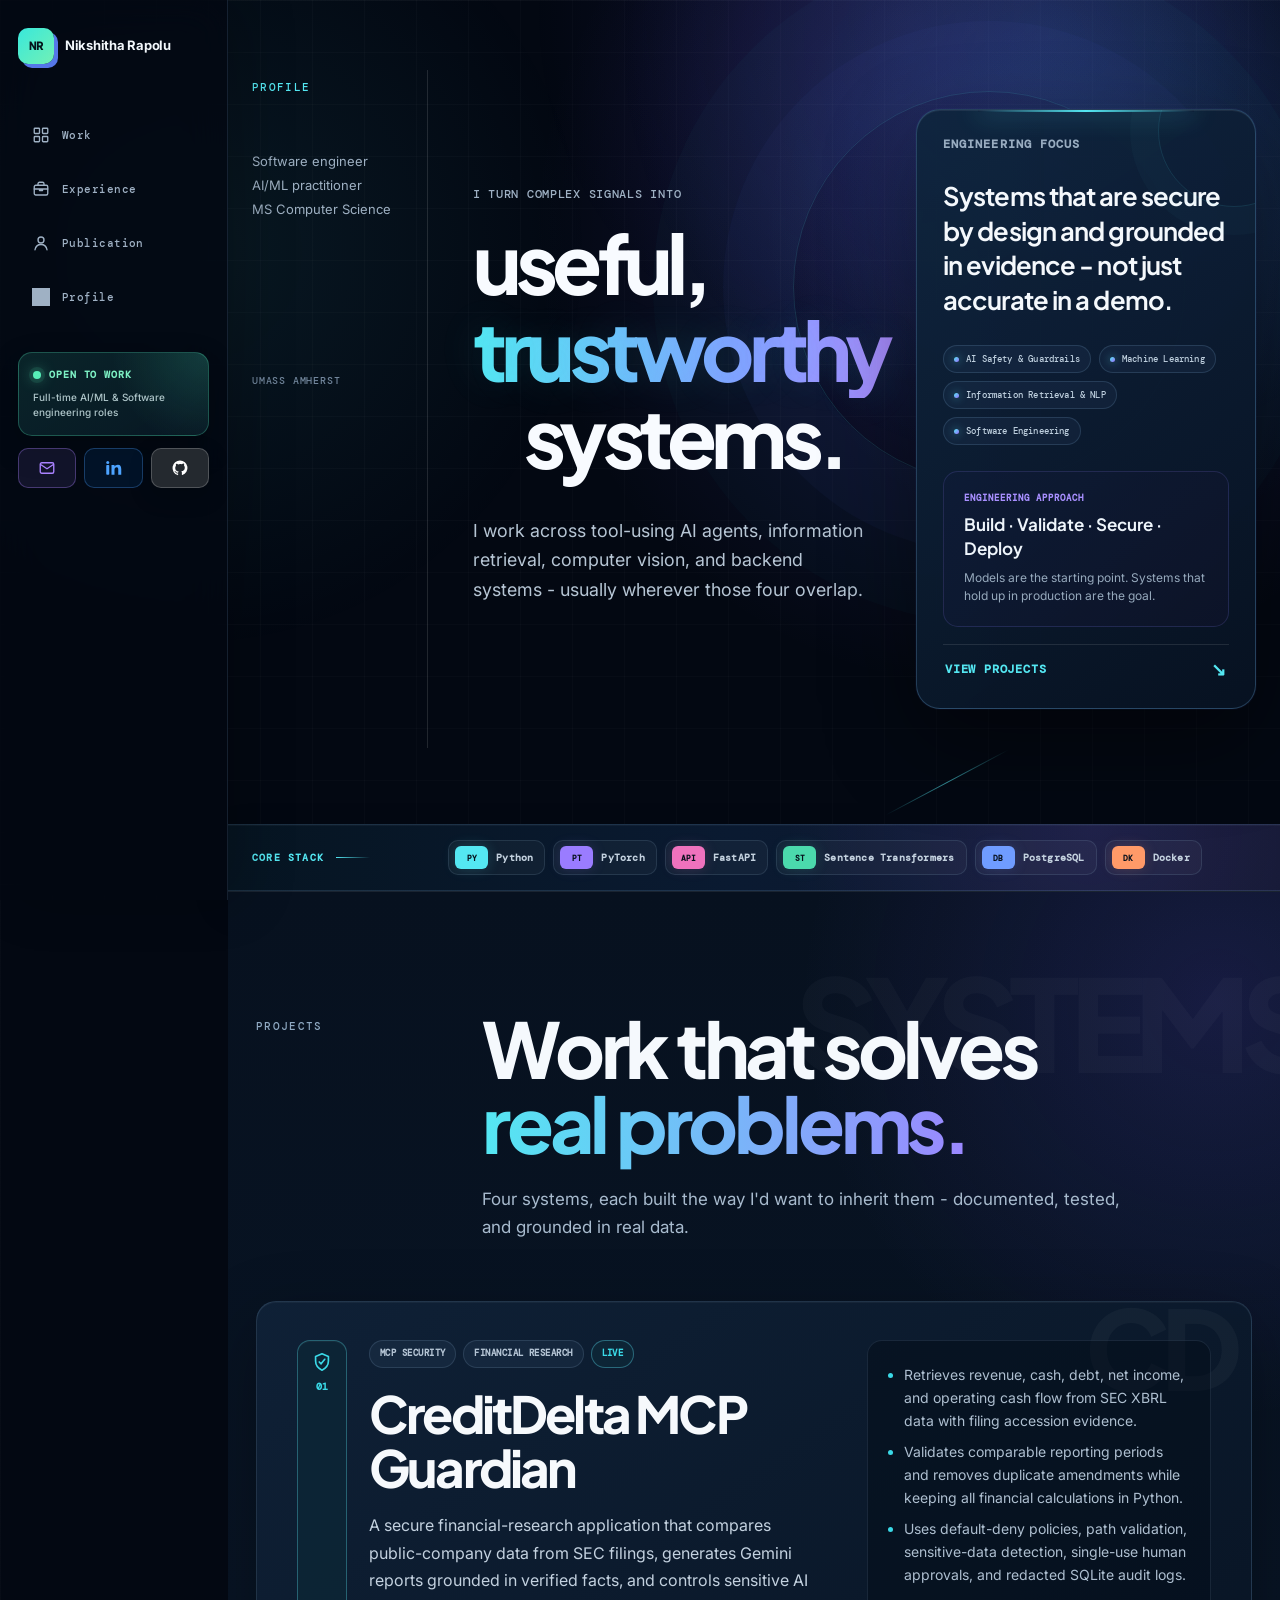
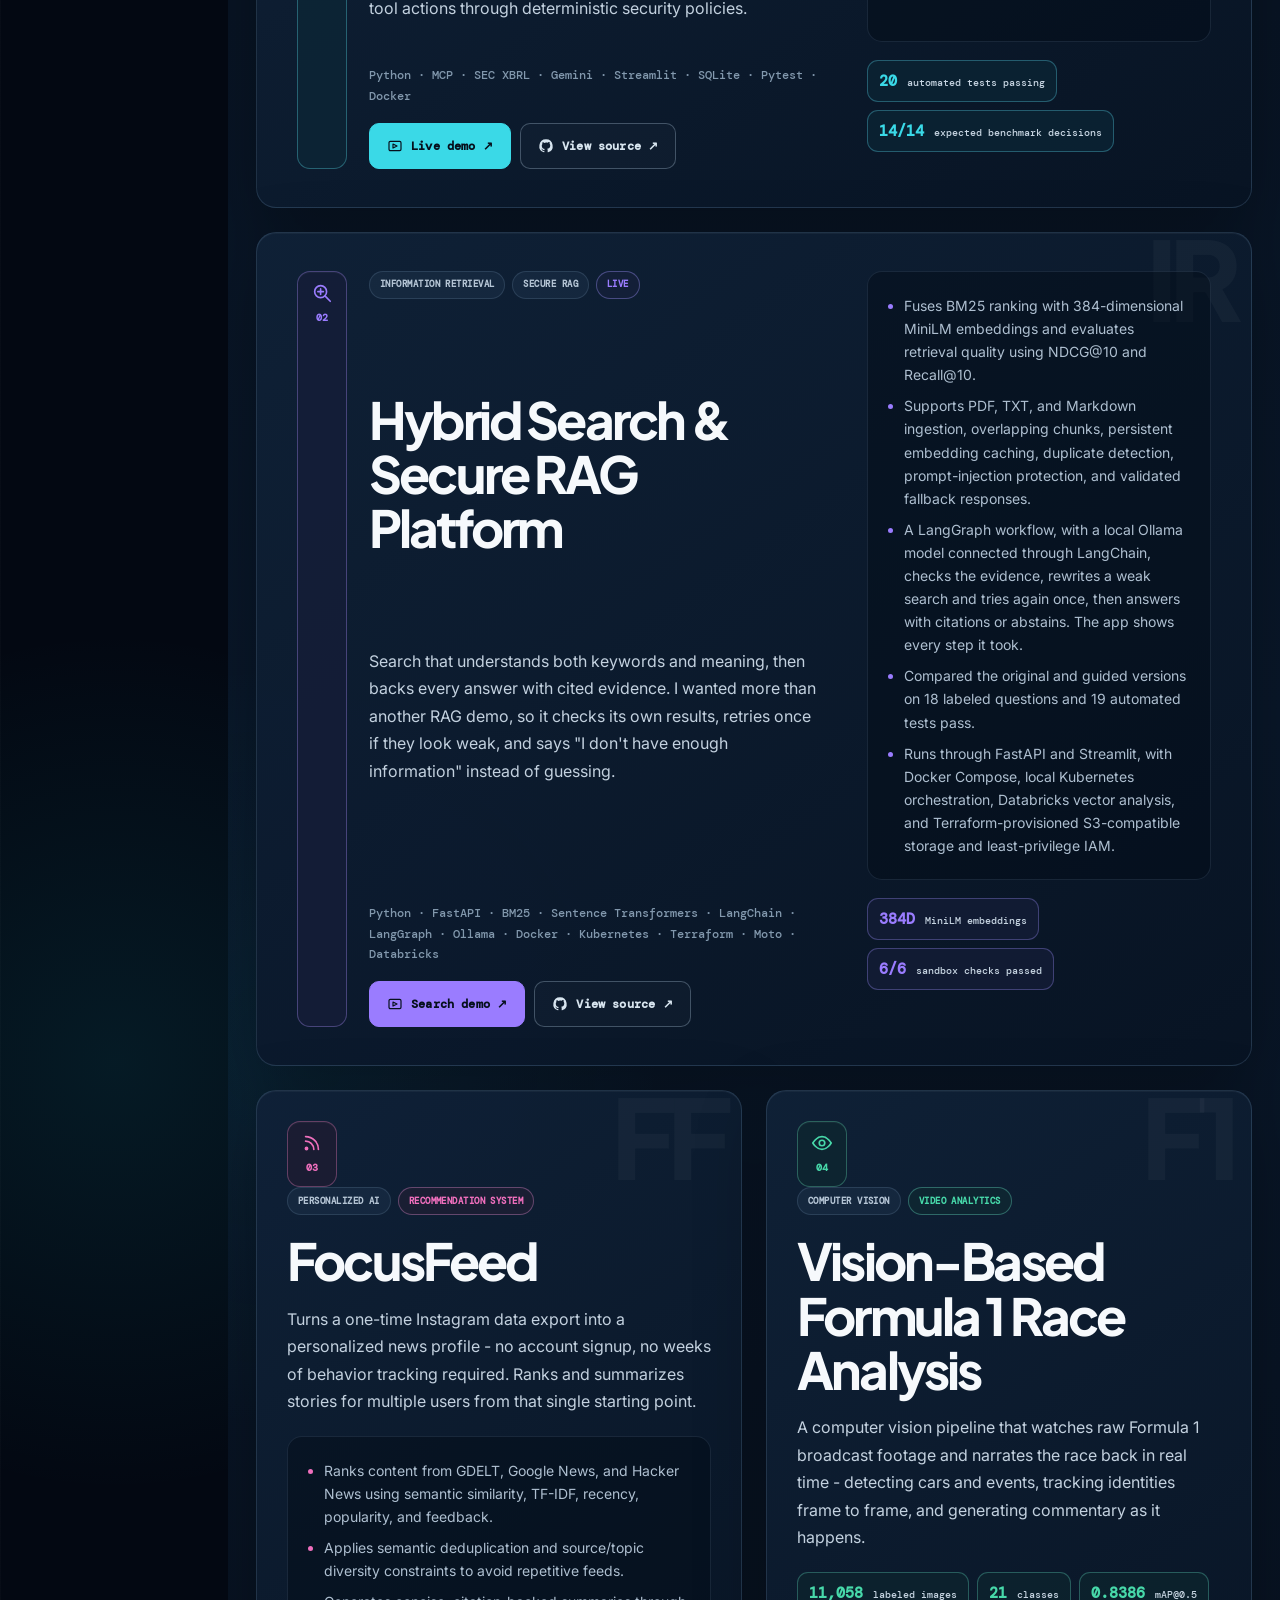
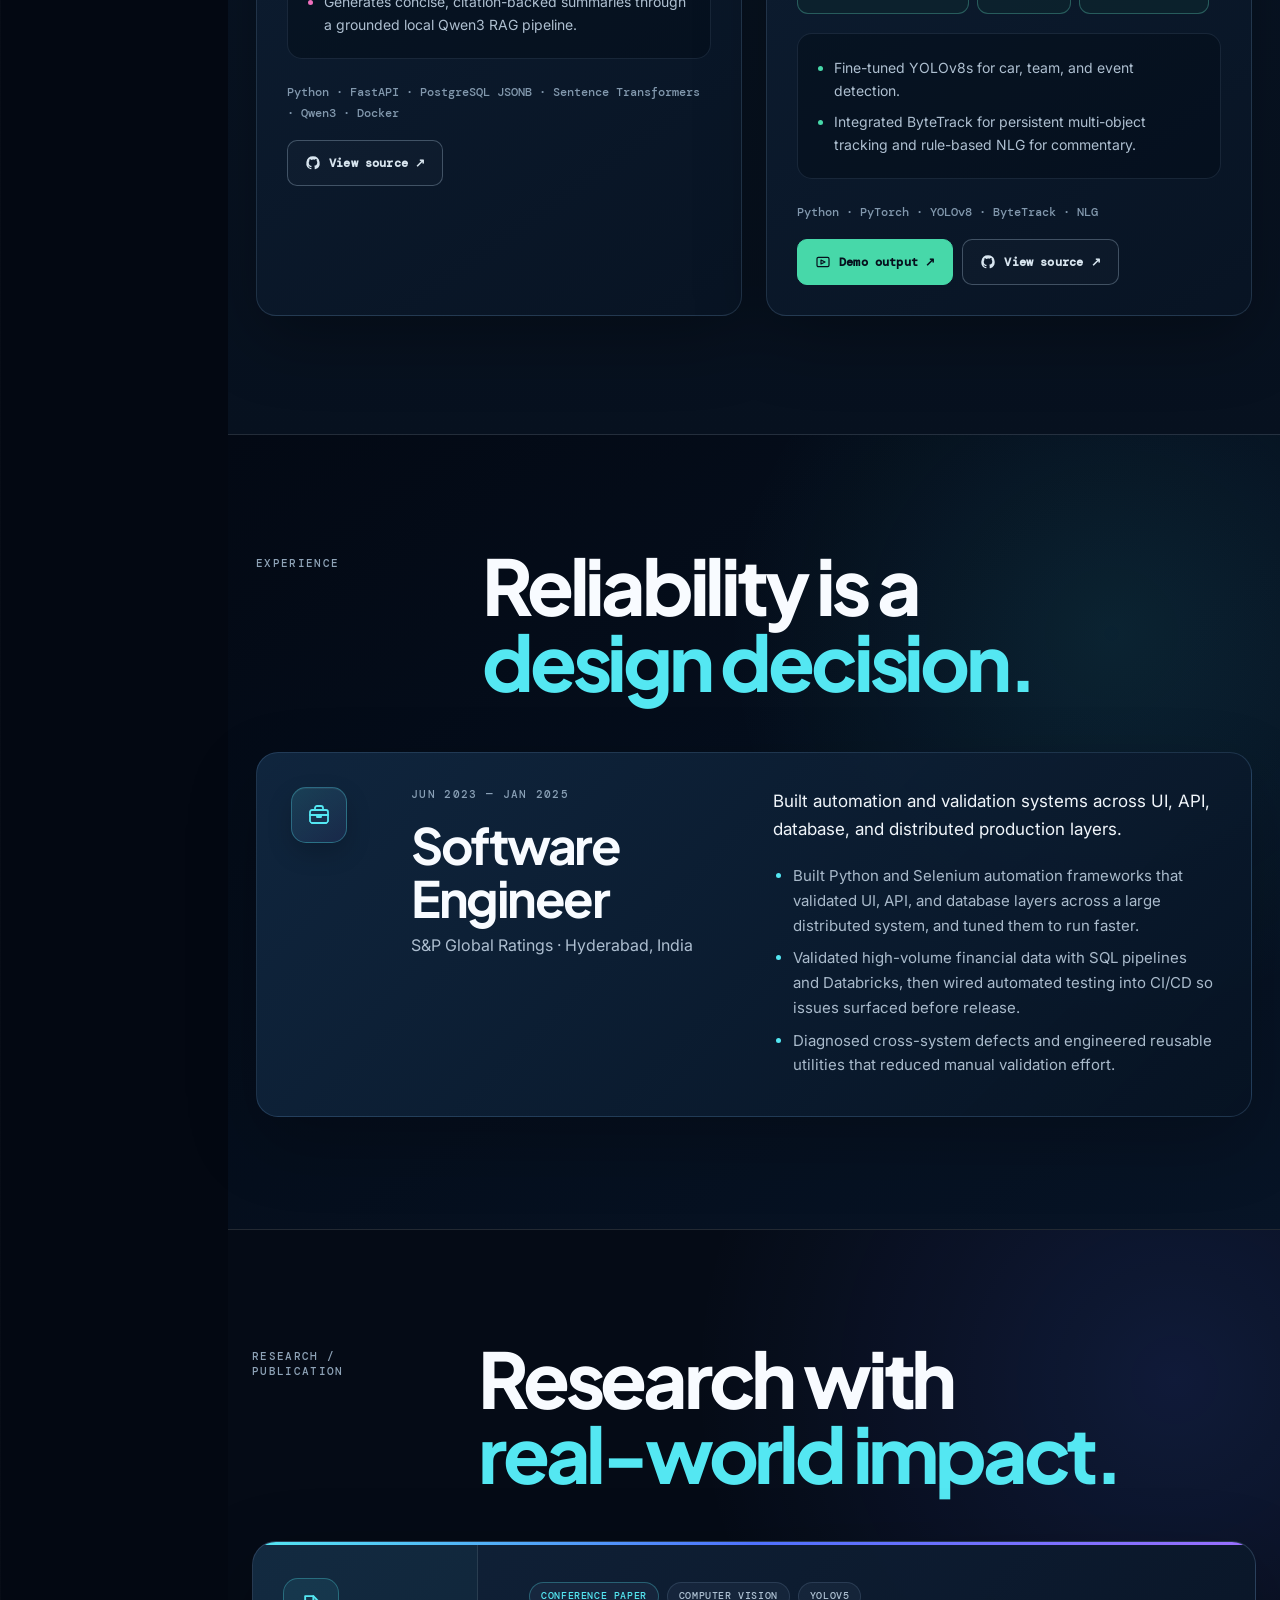
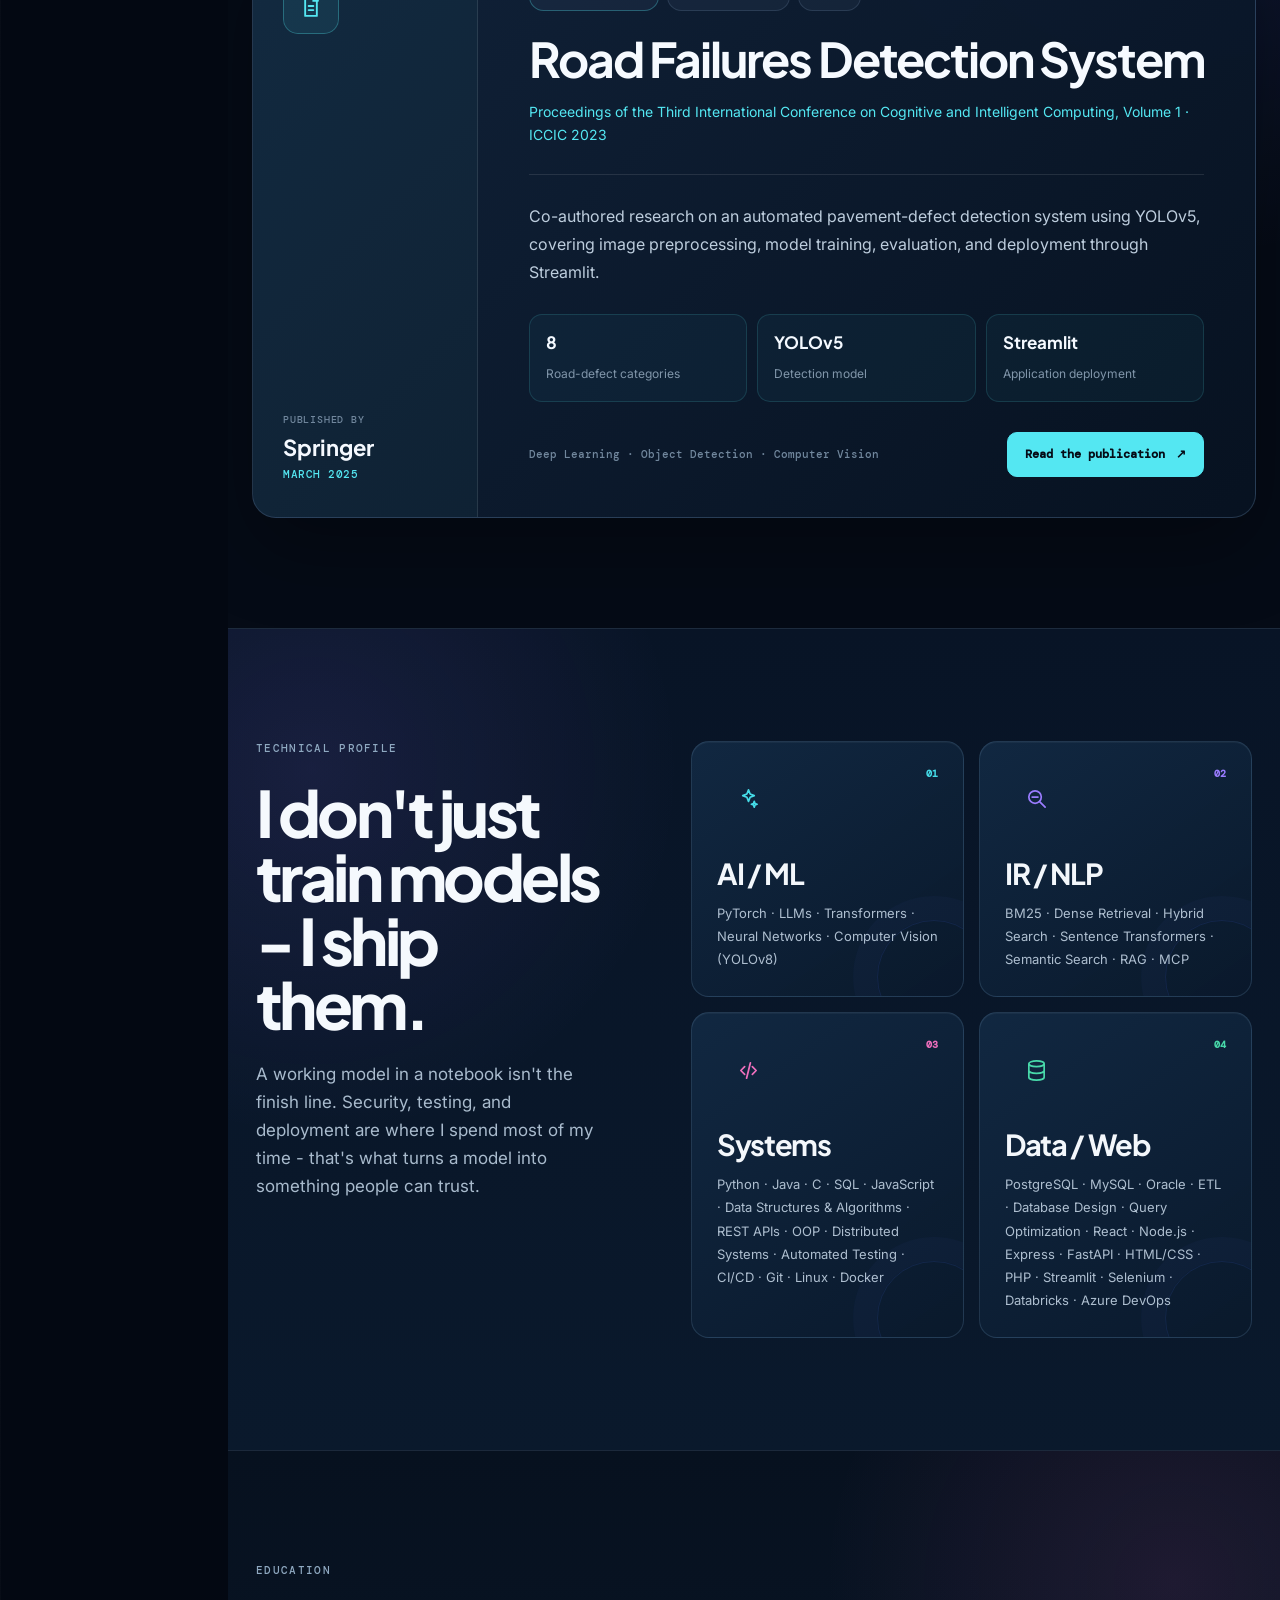
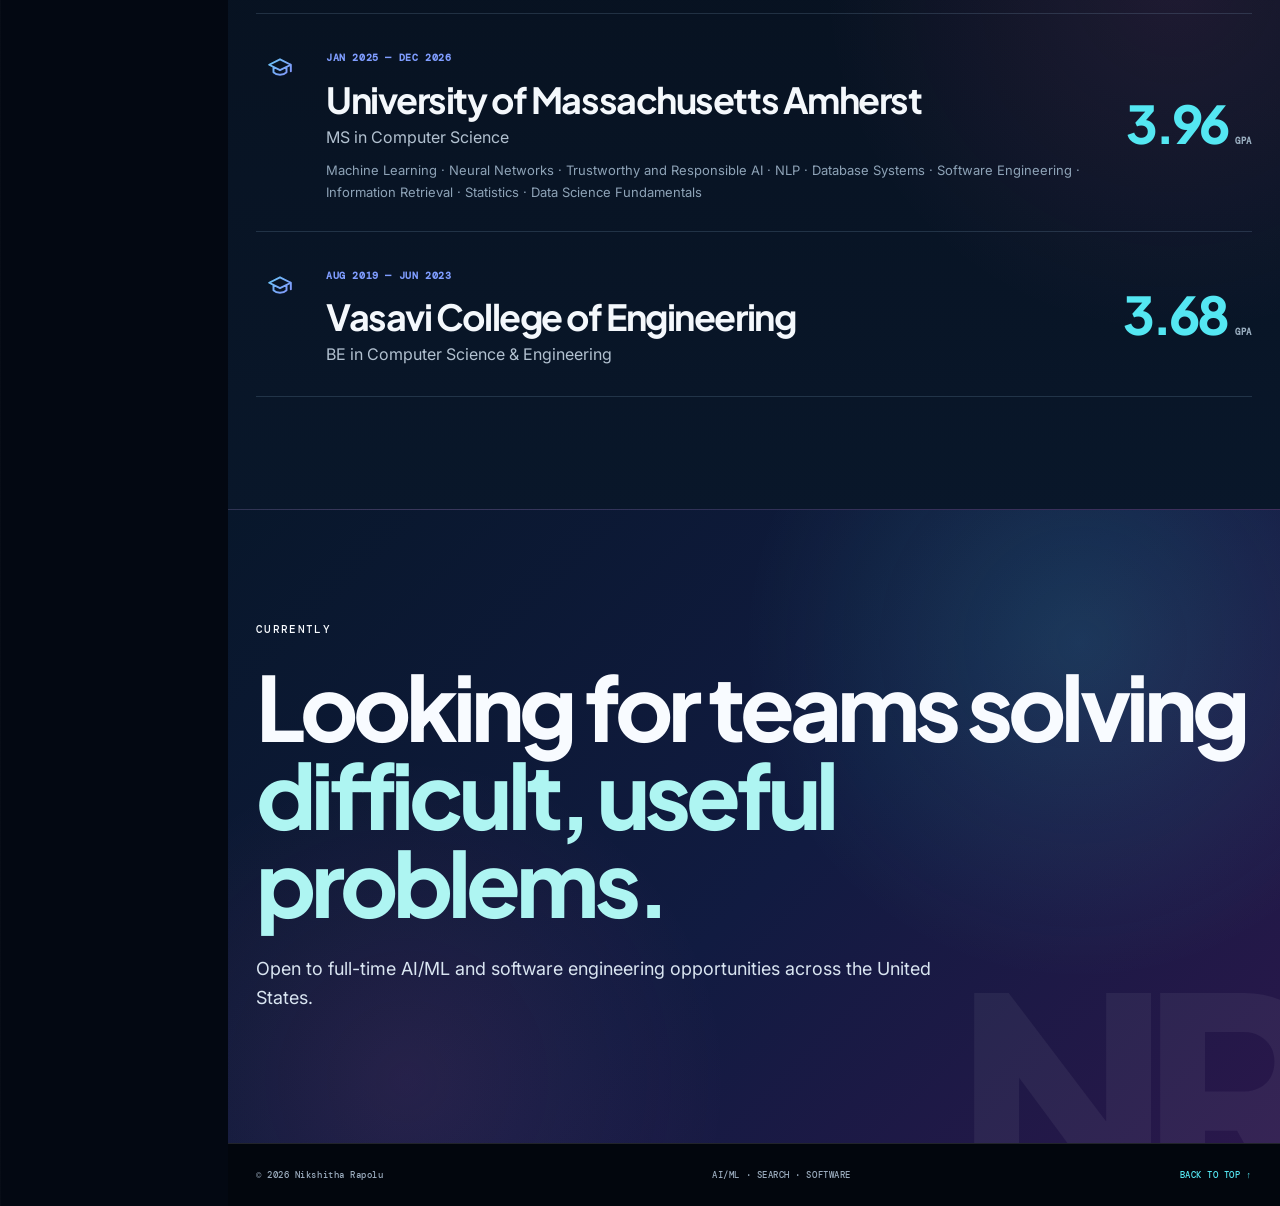
==== commit 15a4317a: "Update portfolio" ====
--- a/index.html
+++ b/index.html
@@ -6,11 +6,11 @@
 <link rel="preconnect" href="https://fonts.googleapis.com"><link rel="preconnect" href="https://fonts.gstatic.com" crossorigin>
 <link href="https://fonts.googleapis.com/css2?family=DM+Mono:wght@400;500&family=Inter:wght@400;500;600;700&family=Plus+Jakarta+Sans:wght@500;600;700;800&display=swap" rel="stylesheet">
 <link rel="icon" type="image/svg+xml" href="data:image/svg+xml,%3Csvg xmlns='http://www.w3.org/2000/svg' viewBox='0 0 32 32'%3E%3Crect width='32' height='32' rx='3' fill='%23131b2a'/%3E%3Cpath d='M8 23V9h3l10 9V9h3v14h-3L11 14v9z' fill='%23ff5c35'/%3E%3C/svg%3E">
-<link rel="stylesheet" href="styles.css"></head>
+<link rel="stylesheet" href="./styles.css?v=3"></head>
 <body><a class="skip" href="#main">Skip to content</a>
 <header class="topbar">
   <a class="wordmark" href="#top"><span>NR</span> Nikshitha Rapolu</a>
-  <nav aria-label="Primary"><a href="#projects">Work</a><a href="#experience">Experience</a><a href="#about">Profile</a></nav>
+  <nav aria-label="Primary"><a href="#projects">Work</a><a href="#experience">Experience</a><a href="#publication">Publication</a><a href="#about">Profile</a></nav>
   <div class="sidebar-status"><span>OPEN TO WORK</span><small>Full-time AI/ML &amp; Software engineering roles</small></div>
   <div class="top-actions"><a href="mailto:nikshitharapolu@gmail.com" aria-label="Email Nikshitha" title="Email">Email</a><a href="https://www.linkedin.com/in/nikshitha-rapolu-18960321a/" target="_blank" rel="noreferrer" aria-label="Nikshitha on LinkedIn" title="LinkedIn">LinkedIn ↗</a><a href="https://github.com/nikshitharapolu" target="_blank" rel="noreferrer" aria-label="Nikshitha on GitHub" title="GitHub">GitHub ↗</a></div>
 </header>
@@ -80,7 +80,7 @@
   </div>
 </section>
 <section class="projects-readable" id="projects">
-  <header class="readable-heading reveal"><p class="micro">01 / SELECTED PROJECTS</p><div><h2>Work that solves<br><em>real problems.</em></h2><p>Four systems, each built the way I'd want to inherit them - documented, tested, and grounded in real data.</p></div></header>
+  <header class="readable-heading reveal"><p class="micro">PROJECTS</p><div><h2>Work that solves<br><em>real problems.</em></h2><p>Four systems, each built the way I'd want to inherit them - documented, tested, and grounded in real data.</p></div></header>
   <div class="project-list">
     <article class="project-card featured reveal" data-mark="CD">
       <div class="project-number">01</div><div class="project-content">
@@ -96,17 +96,19 @@
     <article class="project-card featured reveal" data-mark="IR">
       <div class="project-number">02</div><div class="project-content">
         <div class="project-labels"><span>Information retrieval</span><span>Secure RAG</span><span>Live</span></div><h3>Hybrid Search &amp; Secure RAG Platform</h3>
-        <p class="project-summary">Search that understands both keywords and meaning, then grounds every answer in cited evidence. Not just another RAG demo - this one is hardened against bad inputs, containerized, and stress-tested before anything ships.</p>
+        <p class="project-summary">Search that understands both keywords and meaning, then backs every answer with cited evidence. I wanted more than another RAG demo, so it checks its own results, retries once if they look weak, and says "I don't have enough information" instead of guessing.</p>
 <ul>
   <li>Fuses BM25 ranking with 384-dimensional MiniLM embeddings and evaluates retrieval quality using NDCG@10 and Recall@10.</li>
   <li>Supports PDF, TXT, and Markdown ingestion, overlapping chunks, persistent embedding caching, duplicate detection, prompt-injection protection, and validated fallback responses.</li>
+  <li>A LangGraph workflow, with a local Ollama model connected through LangChain, checks the evidence, rewrites a weak search and tries again once, then answers with citations or abstains. The app shows every step it took.</li>
+  <li>Compared the original and guided versions on 18 labeled questions and 19 automated tests pass.</li>
   <li>Runs through FastAPI and Streamlit, with Docker Compose, local Kubernetes orchestration, Databricks vector analysis, and Terraform-provisioned S3-compatible storage and least-privilege IAM.</li>
 </ul>
 <div class="project-proof">
   <span><strong>384D</strong> MiniLM embeddings</span>
   <span><strong>6/6</strong> sandbox checks passed</span>
 </div>
-<p class="tech-line">Python · FastAPI · BM25 · Sentence Transformers · Ollama · Docker · Kubernetes · Terraform · Moto · Databricks</p>
+<p class="tech-line">Python · FastAPI · BM25 · Sentence Transformers · LangChain · LangGraph · Ollama · Docker · Kubernetes · Terraform · Moto · Databricks</p>
 
         <div class="project-links"><a class="pill orange" href="https://semantic-search-engine-nr.streamlit.app/" target="_blank" rel="noreferrer">Search demo ↗</a><a class="pill" href="https://github.com/nikshitharapolu/semantic-search-ir" target="_blank" rel="noreferrer">View source ↗</a></div>
       </div>
@@ -132,8 +134,104 @@
     </article>
   </div>
 </section>
-<section class="experience" id="experience"><div class="section-title reveal"><p class="micro">02 / EXPERIENCE</p><h2>Reliability is a<br><em>design decision.</em></h2></div><div class="experience-record reveal"><div class="record-no"></div><div><p class="micro">JUN 2023 — JAN 2025</p><h3>Software Engineer</h3><p class="company">S&amp;P Global Ratings · Hyderabad, India</p></div><div class="record-copy"><p>Built automation and validation systems across UI, API, database, and distributed production layers.</p><ul><li>Built Python and Selenium automation frameworks that validated UI, API, and database layers across a large distributed system, and tuned them to run faster.</li><li>Validated high-volume financial data with SQL pipelines and Databricks, then wired automated testing into CI/CD so issues surfaced before release.</li><li>Diagnosed cross-system defects and engineered reusable utilities that reduced manual validation effort.</li></ul></div></div></section>
-<section class="profile" id="about"><div class="profile-intro reveal"><p class="micro">03 / TECHNICAL PROFILE</p><h2>I don't just train models - I ship them.</h2><p>A working model in a notebook isn't the finish line. Security, testing, and deployment are where I spend most of my time - that's what turns a model into something people can trust.</p></div><div class="profile-grid reveal"><article><span>01</span><h3>AI / ML</h3><p>PyTorch · LLMs · Transformers · Neural Networks · Computer Vision (YOLOv8)</p></article><article><span>02</span><h3>IR / NLP</h3><p>BM25 · Dense Retrieval · Hybrid Search · Sentence Transformers · Semantic Search · RAG · MCP</p></article><article><span>03</span><h3>Systems</h3><p>Python · Java · C · SQL · JavaScript · Data Structures &amp; Algorithms · REST APIs · OOP · Distributed Systems · Automated Testing · CI/CD · Git · Linux · Docker</p></article><article><span>04</span><h3>Data / Web</h3><p>PostgreSQL · MySQL · Oracle · ETL · Database Design · Query Optimization · React · Node.js · Express · FastAPI · HTML/CSS · PHP · Streamlit · Selenium · Databricks · Azure DevOps</p></article></div></section>
-<section class="education"><p class="micro">04 / EDUCATION</p><div class="degree reveal"><div><span>JAN 2025 — DEC 2026</span><h3>University of Massachusetts Amherst</h3><p>MS in Computer Science</p><p class="coursework">Machine Learning · Neural Networks · NLP · Database Systems · Software Engineering · Information Retrieval · Statistics · Data Science Fundamentals</p></div><strong>3.96<small>GPA</small></strong></div><div class="degree reveal"><div><span>AUG 2019 — JUN 2023</span><h3>Vasavi College of Engineering</h3><p>BE in Computer Science &amp; Engineering</p></div><strong>3.68<small>GPA</small></strong></div></section>
+<section class="experience" id="experience"><div class="section-title reveal"><p class="micro"> EXPERIENCE</p><h2>Reliability is a<br><em>design decision.</em></h2></div><div class="experience-record reveal"><div class="record-no"></div><div><p class="micro">JUN 2023 — JAN 2025</p><h3>Software Engineer</h3><p class="company">S&amp;P Global Ratings · Hyderabad, India</p></div><div class="record-copy"><p>Built automation and validation systems across UI, API, database, and distributed production layers.</p><ul><li>Built Python and Selenium automation frameworks that validated UI, API, and database layers across a large distributed system, and tuned them to run faster.</li><li>Validated high-volume financial data with SQL pipelines and Databricks, then wired automated testing into CI/CD so issues surfaced before release.</li><li>Diagnosed cross-system defects and engineered reusable utilities that reduced manual validation effort.</li></ul></div></div></section>
+<section class="research-publication" id="publication">
+  <div class="section-title reveal">
+    <p class="micro">RESEARCH / PUBLICATION</p>
+
+    <h2>
+      Research with<br>
+      <em>real-world impact.</em>
+    </h2>
+  </div>
+
+  <article class="research-paper reveal">
+    <aside class="research-paper__aside">
+      <div class="research-mark" aria-hidden="true">
+        <svg
+          width="28"
+          height="28"
+          viewBox="0 0 24 24"
+          fill="none"
+        >
+          <path
+            d="M7 3.5h7l3 3V20.5H7v-17Z"
+            stroke="currentColor"
+            stroke-width="1.6"
+            stroke-linejoin="round"
+          />
+          <path
+            d="M14 3.5v4h4M10 12h4M10 15.5h4"
+            stroke="currentColor"
+            stroke-width="1.6"
+            stroke-linecap="round"
+          />
+        </svg>
+      </div>
+
+      <div>
+        <p>Published by</p>
+        <strong>Springer</strong>
+        <span>March 2025</span>
+      </div>
+    </aside>
+
+    <div class="research-paper__body">
+      <div class="research-tags">
+        <span>Conference Paper</span>
+        <span>Computer Vision</span>
+        <span>YOLOv5</span>
+      </div>
+
+      <h3>Road Failures Detection System</h3>
+
+      <p class="research-venue">
+        Proceedings of the Third International Conference on Cognitive
+        and Intelligent Computing, Volume 1 · ICCIC 2023
+      </p>
+
+    
+      <div class="research-divider"></div>
+
+      <p class="research-description">
+        Co-authored research on an automated pavement-defect detection
+        system using YOLOv5, covering image preprocessing, model
+        training, evaluation, and deployment through Streamlit.
+      </p>
+
+      <div class="research-facts">
+        <div>
+          <strong>8</strong>
+          <span>Road-defect categories</span>
+        </div>
+
+        <div>
+          <strong>YOLOv5</strong>
+          <span>Detection model</span>
+        </div>
+
+        <div>
+          <strong>Streamlit</strong>
+          <span>Application deployment</span>
+        </div>
+      </div>
+
+      <div class="research-footer">
+        <p>Deep Learning · Object Detection · Computer Vision</p>
+
+        <a
+          href="https://link.springer.com/chapter/10.1007/978-981-97-9262-7_54"
+          target="_blank"
+          rel="noreferrer"
+        >
+          Read the publication
+          <span aria-hidden="true">↗</span>
+        </a>
+      </div>
+    </div>
+  </article>
+</section>
+<section class="profile" id="about"><div class="profile-intro reveal"><p class="micro">TECHNICAL PROFILE</p><h2>I don't just train models - I ship them.</h2><p>A working model in a notebook isn't the finish line. Security, testing, and deployment are where I spend most of my time - that's what turns a model into something people can trust.</p></div><div class="profile-grid reveal"><article><span>01</span><h3>AI / ML</h3><p>PyTorch · LLMs · Transformers · Neural Networks · Computer Vision (YOLOv8)</p></article><article><span>02</span><h3>IR / NLP</h3><p>BM25 · Dense Retrieval · Hybrid Search · Sentence Transformers · Semantic Search · RAG · MCP</p></article><article><span>03</span><h3>Systems</h3><p>Python · Java · C · SQL · JavaScript · Data Structures &amp; Algorithms · REST APIs · OOP · Distributed Systems · Automated Testing · CI/CD · Git · Linux · Docker</p></article><article><span>04</span><h3>Data / Web</h3><p>PostgreSQL · MySQL · Oracle · ETL · Database Design · Query Optimization · React · Node.js · Express · FastAPI · HTML/CSS · PHP · Streamlit · Selenium · Databricks · Azure DevOps</p></article></div></section>
+<section class="education"><p class="micro">EDUCATION</p><div class="degree reveal"><div><span>JAN 2025 — DEC 2026</span><h3>University of Massachusetts Amherst</h3><p>MS in Computer Science</p><p class="coursework">Machine Learning · Neural Networks · Trustworthy and Responsible AI · NLP · Database Systems · Software Engineering · Information Retrieval · Statistics · Data Science Fundamentals</p></div><strong>3.96<small>GPA</small></strong></div><div class="degree reveal"><div><span>AUG 2019 — JUN 2023</span><h3>Vasavi College of Engineering</h3><p>BE in Computer Science &amp; Engineering</p></div><strong>3.68<small>GPA</small></strong></div></section>
 <section class="closing reveal"><p class="micro">CURRENTLY</p><h2>Looking for teams solving<br><em>difficult, useful problems.</em></h2><p>Open to full-time AI/ML and software engineering opportunities across the United States.</p><div><a class="pill orange" href="mailto:nikshitharapolu@gmail.com">Email me ↗</a><a class="pill" href="https://www.linkedin.com/in/nikshitha-rapolu-18960321a/" target="_blank" rel="noreferrer">LinkedIn ↗</a><a class="pill" href="https://github.com/nikshitharapolu" target="_blank" rel="noreferrer">GitHub ↗</a></div></section>
 </main><footer><span>© <span id="year"></span> Nikshitha Rapolu</span><span>AI/ML · SEARCH · SOFTWARE</span><a href="#top">BACK TO TOP ↑</a></footer><script src="script.js"></script></body></html>
--- a/styles.css
+++ b/styles.css
@@ -2746,4 +2746,344 @@
 .top-actions a[href*="github"]:hover {
   color: #24292f;
   background: #ffffff;
+}
+
+/* ==================================================
+   RESEARCH PUBLICATION
+================================================== */
+
+.research-publication {
+  position: relative;
+  padding: 110px max(24px, calc((100vw - var(--max)) / 2));
+  overflow: hidden;
+  color: var(--white);
+  background:
+    radial-gradient(
+      circle at 90% 15%,
+      rgba(79, 114, 255, 0.15),
+      transparent 30rem
+    ),
+    var(--night);
+  border-top: 1px solid var(--line-dark);
+  scroll-margin-top: 80px;
+}
+
+.research-publication .section-title {
+  margin-bottom: 50px;
+}
+
+.research-paper {
+  position: relative;
+  display: grid;
+  grid-template-columns: 225px minmax(0, 1fr);
+  width: min(100%, var(--max));
+  margin: 0 auto;
+  overflow: hidden;
+  background:
+    linear-gradient(
+      135deg,
+      rgba(17, 35, 59, 0.97),
+      rgba(7, 18, 33, 0.98)
+    );
+  border: 1px solid rgba(132, 169, 205, 0.23);
+  border-radius: 24px;
+  box-shadow: 0 30px 80px rgba(0, 0, 0, 0.3);
+}
+
+.research-paper::before {
+  position: absolute;
+  top: 0;
+  right: 0;
+  left: 0;
+  height: 3px;
+  content: "";
+  background: linear-gradient(
+    90deg,
+    var(--cyan),
+    var(--blue),
+    var(--violet)
+  );
+}
+
+.research-paper__aside {
+  display: flex;
+  flex-direction: column;
+  justify-content: space-between;
+  min-width: 0;
+  padding: 36px 30px;
+  background: rgba(84, 231, 242, 0.035);
+  border-right: 1px solid rgba(255, 255, 255, 0.1);
+}
+
+.research-mark {
+  display: grid;
+  flex: 0 0 56px;
+  place-items: center;
+  width: 56px;
+  height: 56px;
+  color: var(--cyan);
+  background: rgba(84, 231, 242, 0.08);
+  border: 1px solid rgba(84, 231, 242, 0.3);
+  border-radius: 15px;
+}
+
+.research-mark svg {
+  display: block;
+  width: 28px !important;
+  height: 28px !important;
+  max-width: 28px;
+  max-height: 28px;
+}
+
+.research-paper__aside p {
+  margin: 56px 0 8px;
+  color: #71879d;
+  font: 500 10px "DM Mono", monospace;
+  letter-spacing: 0.08em;
+  text-transform: uppercase;
+}
+
+.research-paper__aside strong {
+  display: block;
+  color: #f5f9ff;
+  font: 700 22px/1.2 "Plus Jakarta Sans", Inter, sans-serif;
+}
+
+.research-paper__aside span {
+  display: block;
+  margin-top: 7px;
+  color: var(--cyan);
+  font: 500 11px "DM Mono", monospace;
+  letter-spacing: 0.05em;
+  text-transform: uppercase;
+}
+
+.research-paper__body {
+  min-width: 0;
+  padding: 40px clamp(28px, 4vw, 54px);
+}
+
+.research-tags {
+  display: flex;
+  flex-wrap: wrap;
+  gap: 8px;
+  margin-bottom: 22px;
+}
+
+.research-tags span {
+  display: inline-flex;
+  align-items: center;
+  min-height: 29px;
+  padding: 7px 11px;
+  color: #adc0d2;
+  background: rgba(128, 158, 190, 0.07);
+  border: 1px solid rgba(148, 180, 209, 0.17);
+  border-radius: 999px;
+  font: 500 10px/1 "DM Mono", monospace;
+  letter-spacing: 0.06em;
+  text-transform: uppercase;
+}
+
+.research-tags span:first-child {
+  color: var(--cyan);
+  border-color: rgba(84, 231, 242, 0.3);
+}
+
+.research-paper__body h3 {
+  max-width: 850px;
+  margin: 0;
+  color: #f6faff;
+  font:
+    700 clamp(30px, 4vw, 48px) / 1.1
+    "Plus Jakarta Sans",
+    Inter,
+    sans-serif;
+  letter-spacing: -0.045em;
+}
+
+.research-venue {
+  max-width: 850px;
+  margin: 15px 0 0;
+  color: var(--cyan);
+  font-size: 14px;
+  line-height: 1.65;
+}
+
+.research-authors {
+  margin: 10px 0 0;
+  color: #8ea3b8;
+  font-size: 13px;
+  line-height: 1.7;
+}
+
+.research-authors strong {
+  color: #dce8f3;
+  font-weight: 700;
+}
+
+.research-divider {
+  width: 100%;
+  height: 1px;
+  margin: 27px 0;
+  background: rgba(255, 255, 255, 0.1);
+}
+
+.research-description {
+  max-width: 850px;
+  margin: 0;
+  color: #bdcddd;
+  font-size: 16px;
+  line-height: 1.75;
+}
+
+.research-facts {
+  display: grid;
+  grid-template-columns: repeat(3, minmax(0, 1fr));
+  gap: 10px;
+  margin-top: 28px;
+}
+
+.research-facts div {
+  min-width: 0;
+  padding: 16px;
+  background: rgba(84, 231, 242, 0.045);
+  border: 1px solid rgba(84, 231, 242, 0.14);
+  border-radius: 13px;
+}
+
+.research-facts strong {
+  display: block;
+  margin-bottom: 6px;
+  color: #f4f9ff;
+  font: 700 17px "Plus Jakarta Sans", Inter, sans-serif;
+}
+
+.research-facts span {
+  color: #8196aa;
+  font-size: 12px;
+  line-height: 1.45;
+}
+
+.research-footer {
+  display: flex;
+  gap: 24px;
+  align-items: center;
+  justify-content: space-between;
+  margin-top: 30px;
+}
+
+.research-footer p {
+  margin: 0;
+  color: #71879d;
+  font: 500 11px/1.7 "DM Mono", monospace;
+}
+
+.research-footer a {
+  display: inline-flex;
+  flex: 0 0 auto;
+  gap: 11px;
+  align-items: center;
+  justify-content: center;
+  min-height: 45px;
+  padding: 12px 17px;
+  color: var(--night);
+  background: var(--cyan);
+  border: 1px solid var(--cyan);
+  border-radius: 10px;
+  font: 700 12px "DM Mono", monospace;
+  text-decoration: none;
+  transition:
+    color 0.2s ease,
+    background 0.2s ease,
+    border-color 0.2s ease,
+    transform 0.2s ease;
+}
+
+.research-footer a:hover {
+  color: var(--night);
+  background: #ffffff;
+  border-color: #ffffff;
+  transform: translateY(-2px);
+}
+
+/* Tablet */
+@media (max-width: 900px) {
+  .research-paper {
+    grid-template-columns: 1fr;
+  }
+
+  .research-paper__aside {
+    flex-direction: row;
+    gap: 20px;
+    align-items: center;
+    justify-content: flex-start;
+    padding: 25px 28px;
+    border-right: 0;
+    border-bottom: 1px solid rgba(255, 255, 255, 0.1);
+  }
+
+  .research-paper__aside p {
+    margin: 0 0 5px;
+  }
+
+  .research-paper__aside strong {
+    font-size: 19px;
+  }
+}
+
+/* Mobile */
+@media (max-width: 680px) {
+  .research-publication {
+    padding: 82px 20px;
+  }
+
+  .research-publication .section-title {
+    margin-bottom: 34px;
+  }
+
+  .research-paper {
+    border-radius: 18px;
+  }
+
+  .research-paper__aside {
+    padding: 22px;
+  }
+
+  .research-paper__body {
+    padding: 27px 22px;
+  }
+
+  .research-paper__body h3 {
+    font-size: 30px;
+  }
+
+  .research-facts {
+    grid-template-columns: 1fr;
+  }
+
+  .research-footer {
+    align-items: stretch;
+    flex-direction: column;
+  }
+
+  .research-footer a {
+    width: 100%;
+  }
+}
+/* Compact project label bubbles */
+.project-card.featured .project-labels {
+  align-self: start;
+  align-items: flex-start;
+  height: auto;
+}
+
+.project-labels span {
+  flex: 0 0 auto;
+  width: auto;
+  min-height: 28px;
+  height: 28px;
+  padding: 0 10px;
+  font-size: 9px;
+  line-height: 1;
+  white-space: nowrap;
 }
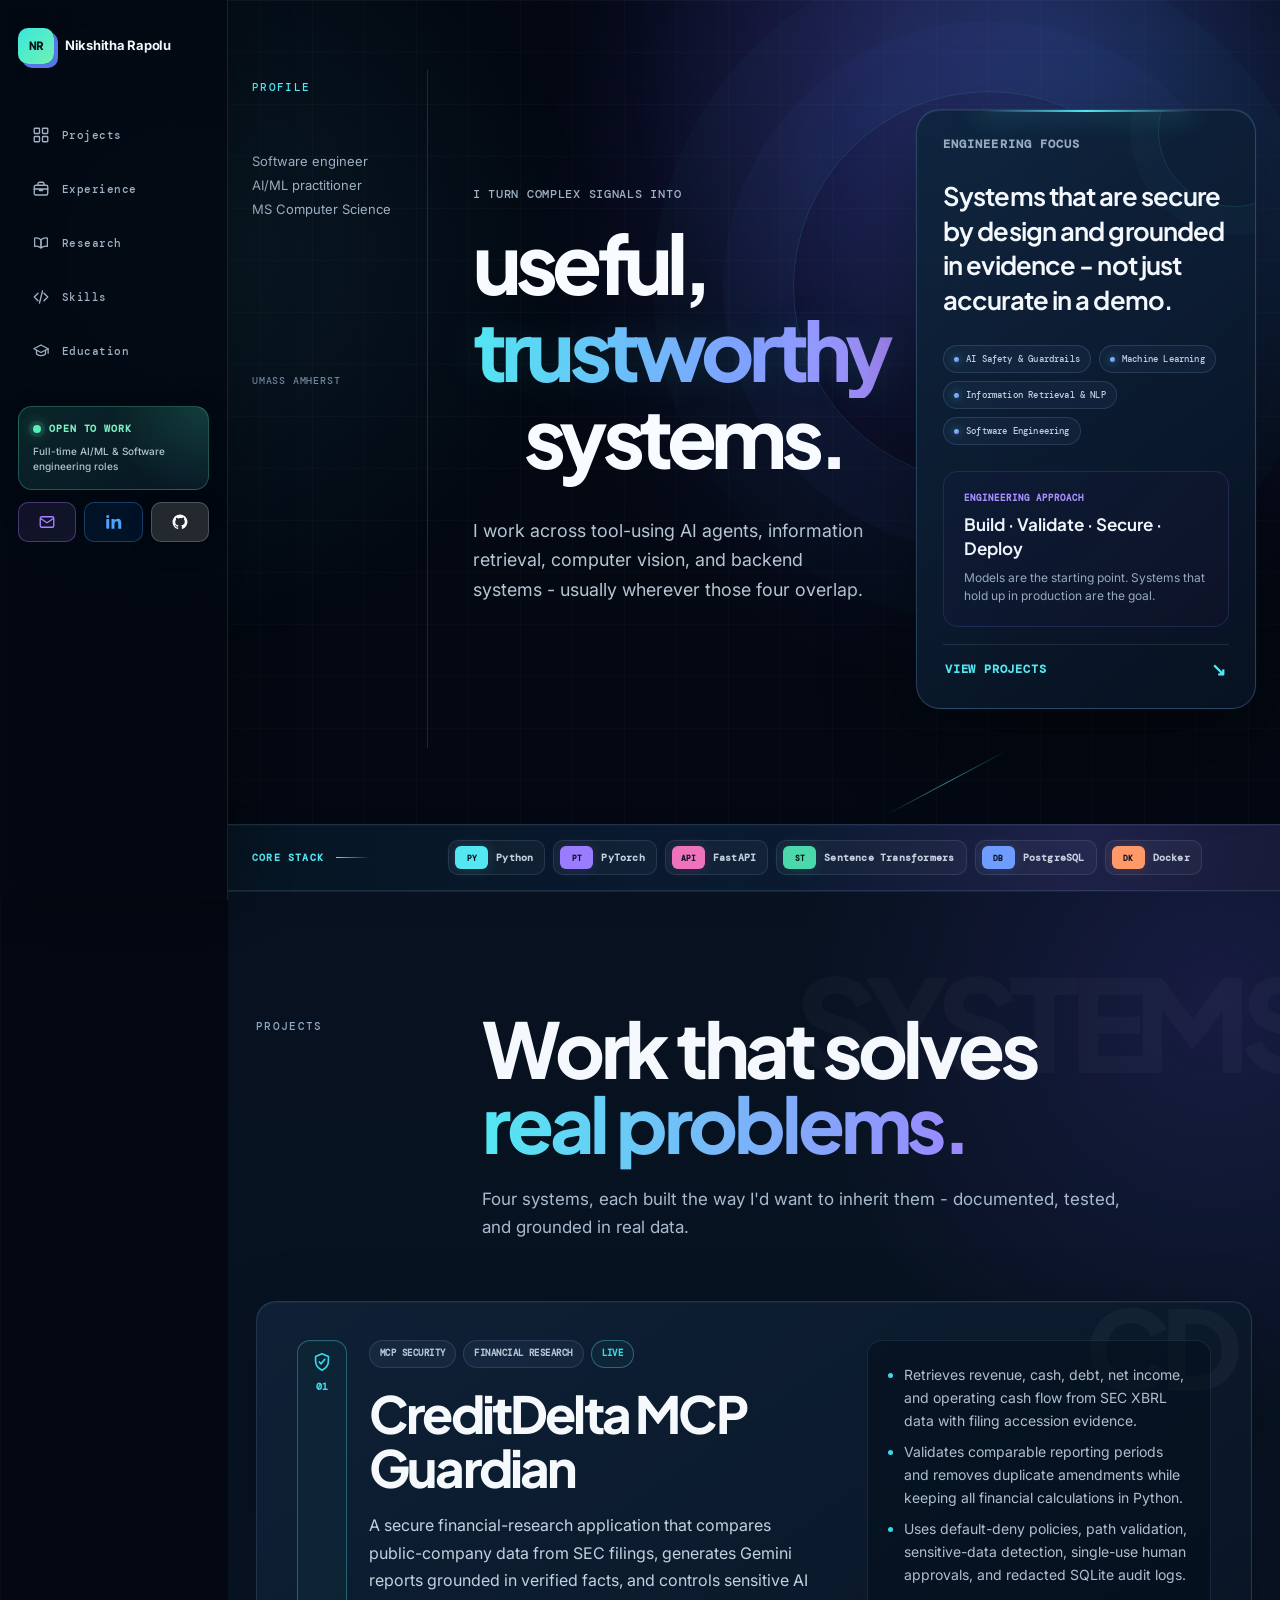
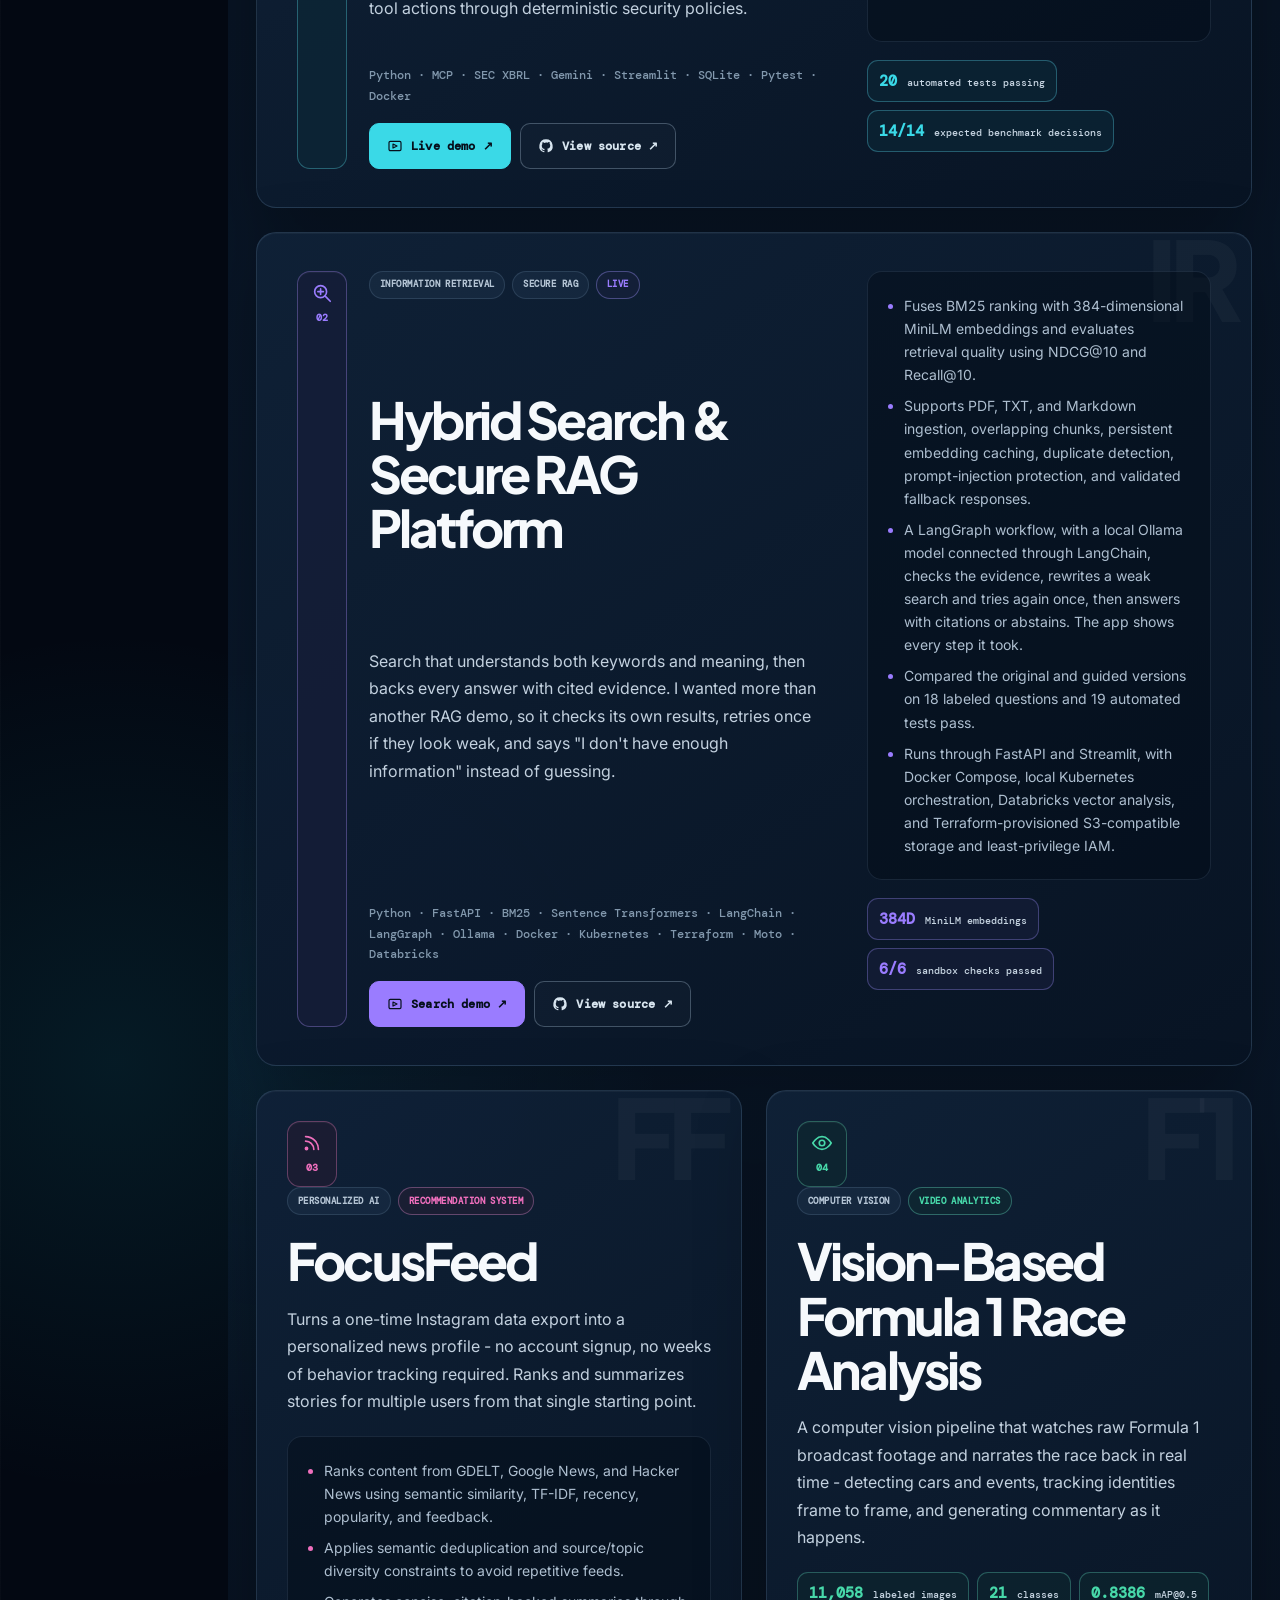
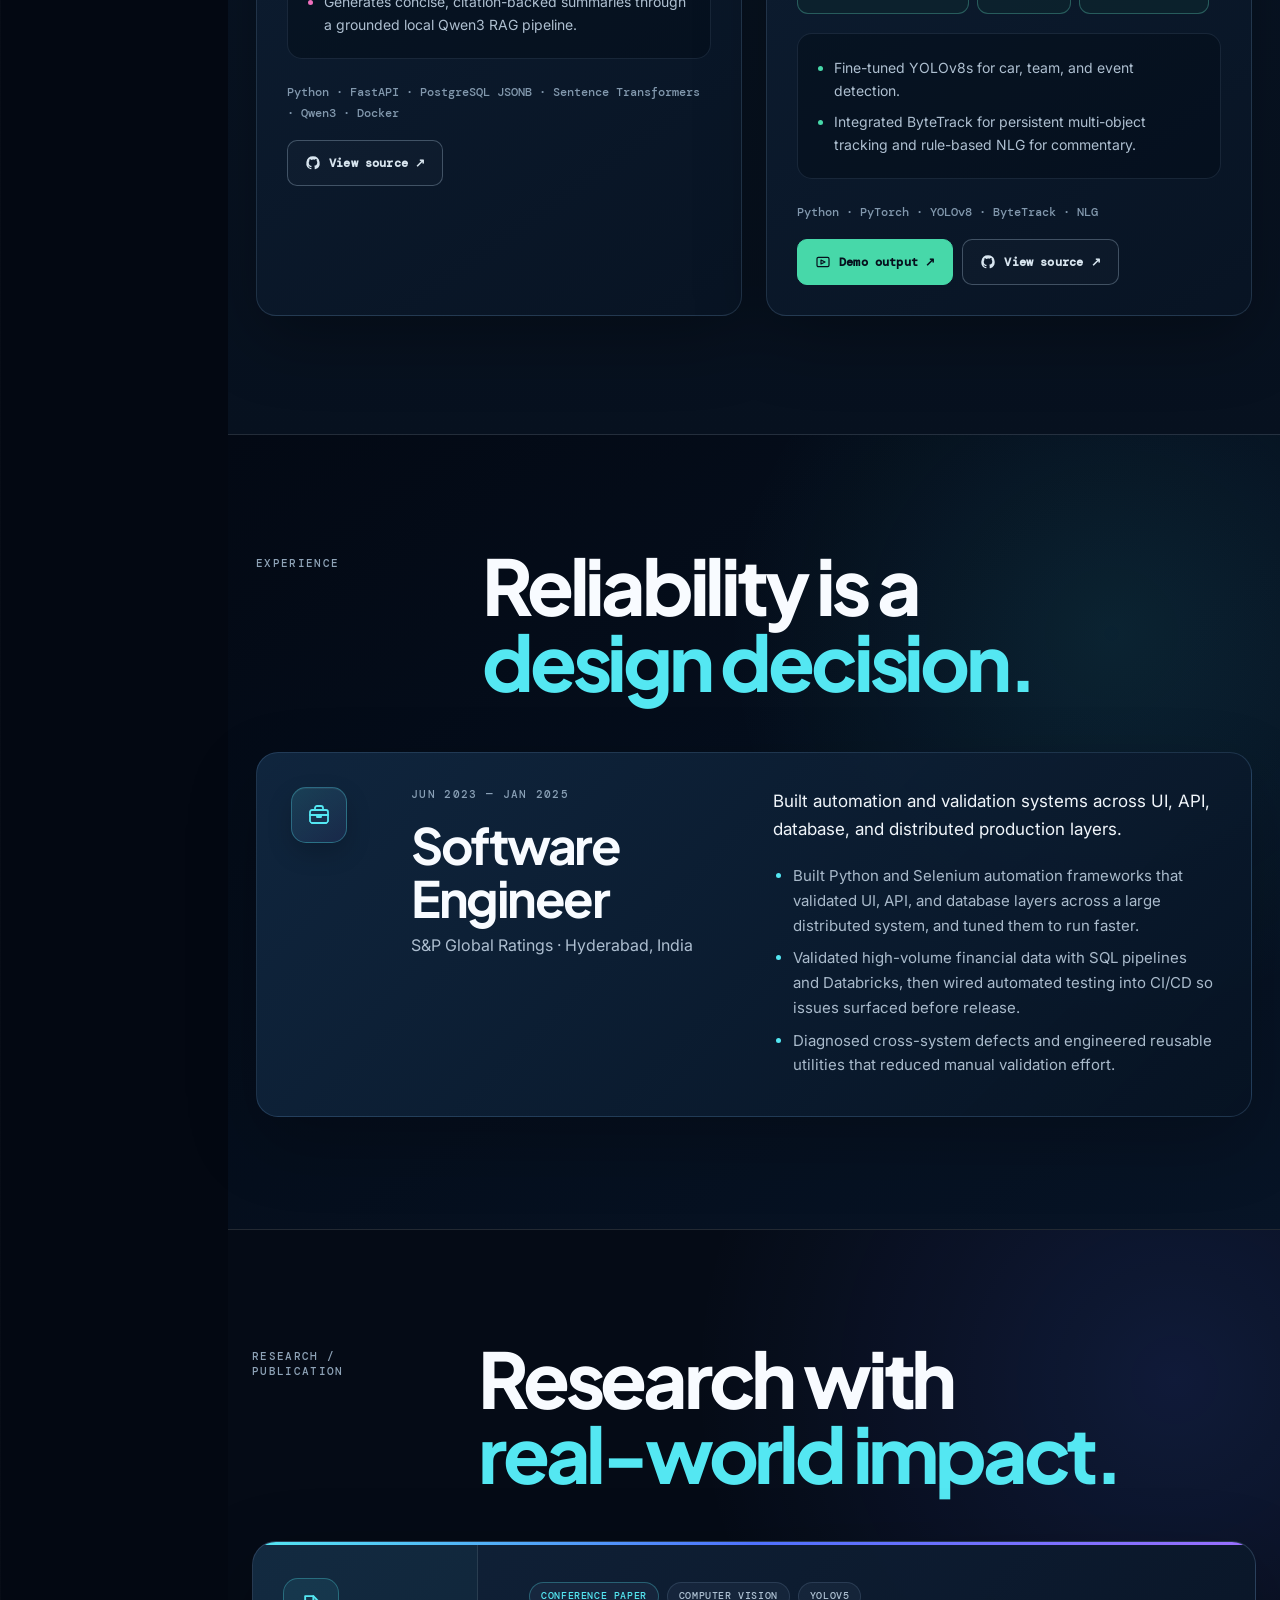
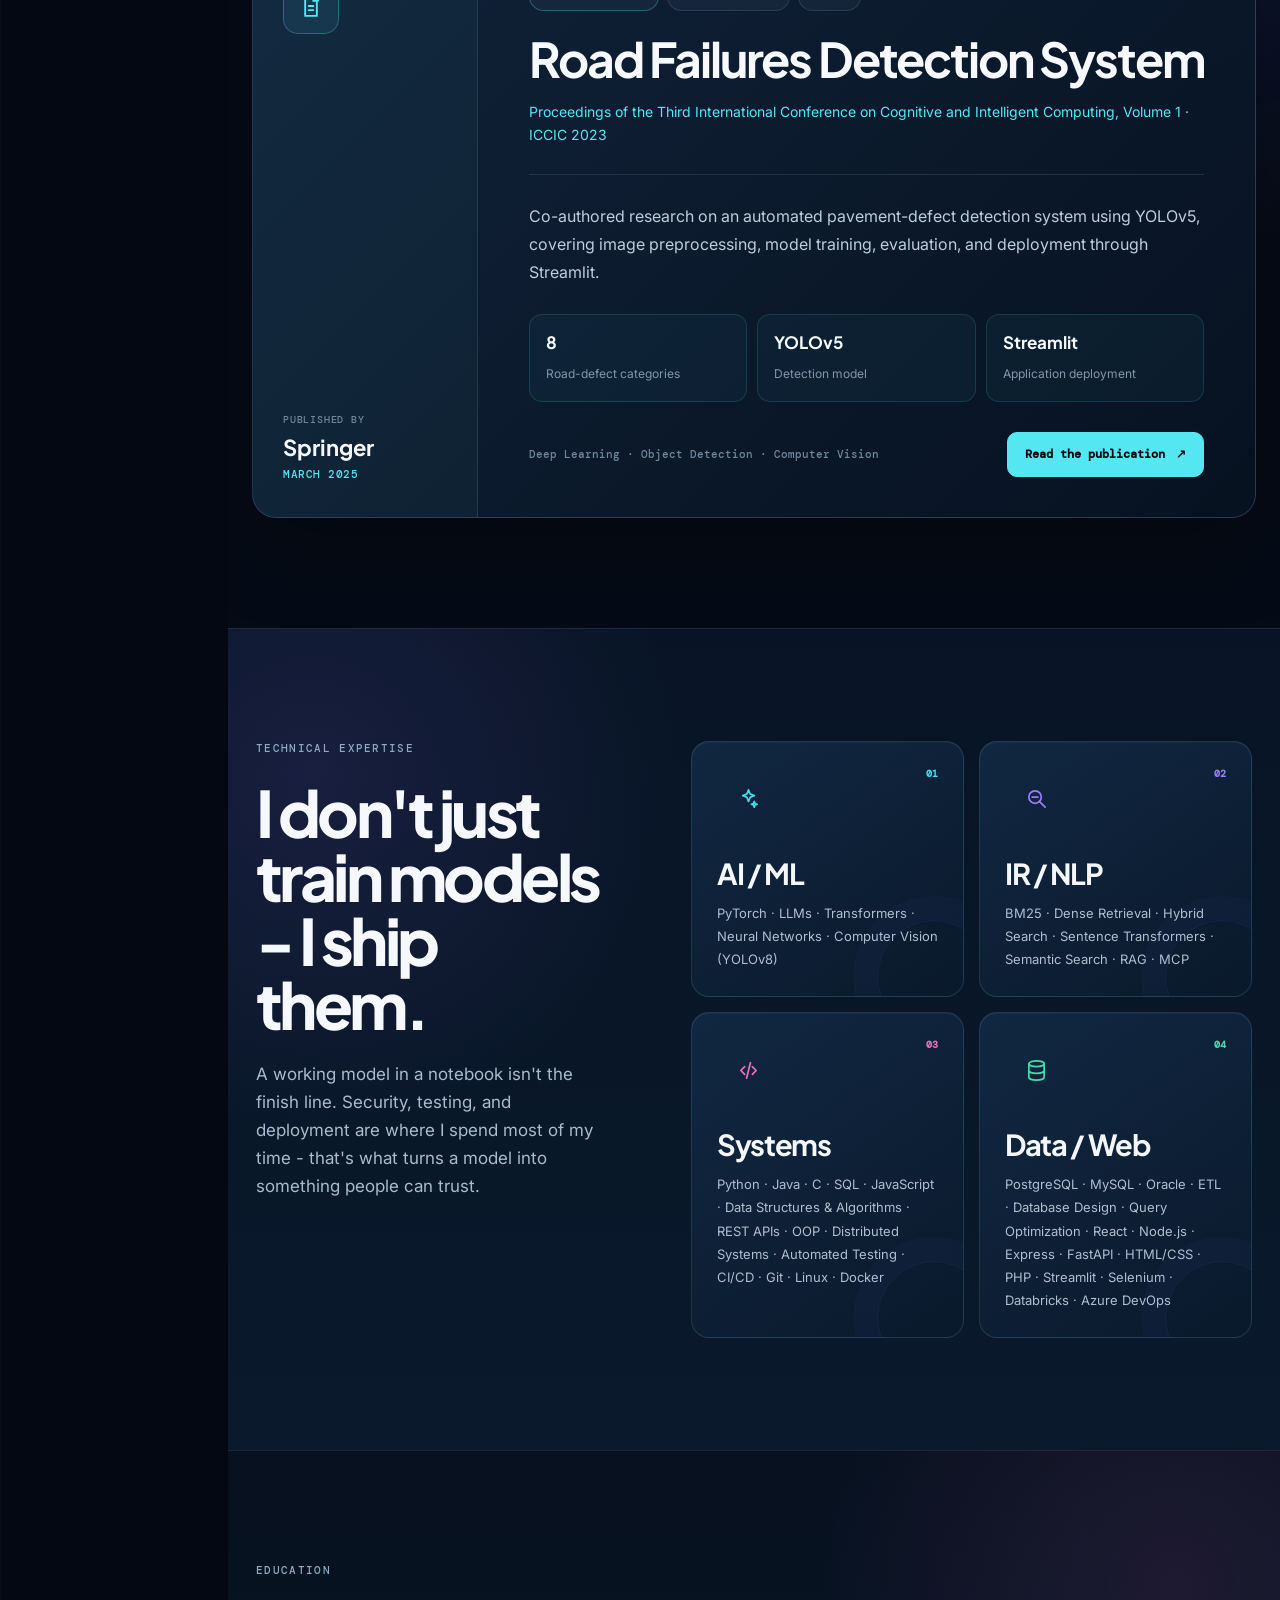
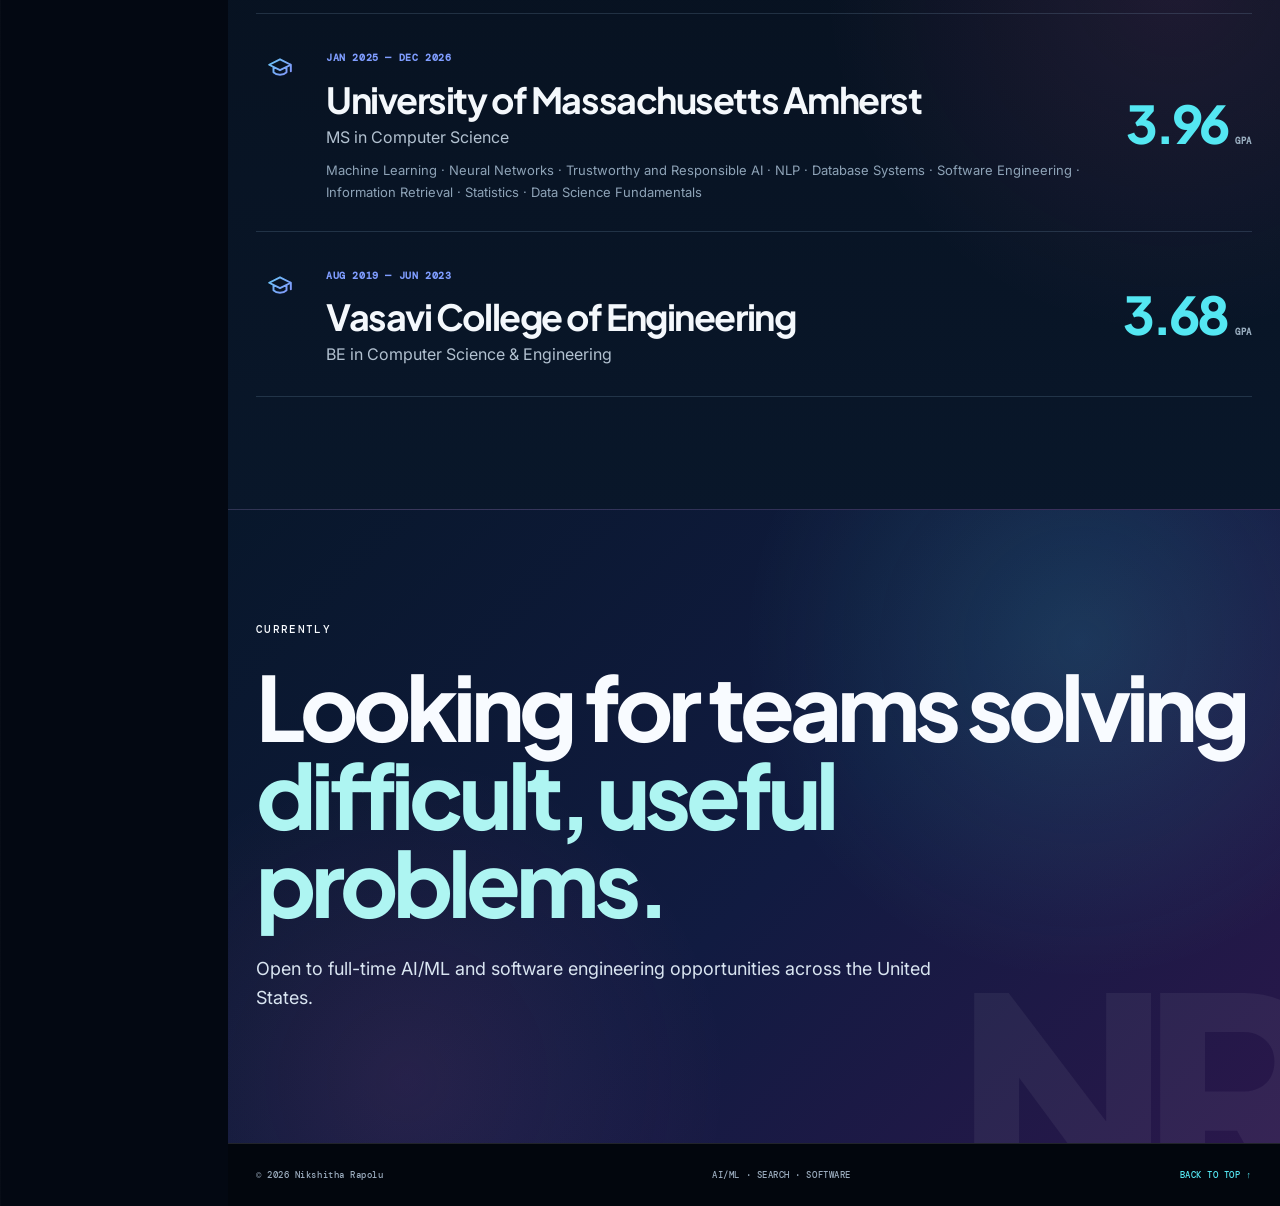
==== commit be075ef8: "Update portfolio" ====
--- a/index.html
+++ b/index.html
@@ -10,7 +10,7 @@
 <body><a class="skip" href="#main">Skip to content</a>
 <header class="topbar">
   <a class="wordmark" href="#top"><span>NR</span> Nikshitha Rapolu</a>
-  <nav aria-label="Primary"><a href="#projects">Work</a><a href="#experience">Experience</a><a href="#publication">Publication</a><a href="#about">Profile</a></nav>
+  <nav aria-label="Primary"><a href="#projects">Projects</a><a href="#experience">Experience</a><a href="#publication">Research</a><a href="#about">Skills</a><a href="#education">Education</a></nav>
   <div class="sidebar-status"><span>OPEN TO WORK</span><small>Full-time AI/ML &amp; Software engineering roles</small></div>
   <div class="top-actions"><a href="mailto:nikshitharapolu@gmail.com" aria-label="Email Nikshitha" title="Email">Email</a><a href="https://www.linkedin.com/in/nikshitha-rapolu-18960321a/" target="_blank" rel="noreferrer" aria-label="Nikshitha on LinkedIn" title="LinkedIn">LinkedIn ↗</a><a href="https://github.com/nikshitharapolu" target="_blank" rel="noreferrer" aria-label="Nikshitha on GitHub" title="GitHub">GitHub ↗</a></div>
 </header>
@@ -231,7 +231,7 @@
     </div>
   </article>
 </section>
-<section class="profile" id="about"><div class="profile-intro reveal"><p class="micro">TECHNICAL PROFILE</p><h2>I don't just train models - I ship them.</h2><p>A working model in a notebook isn't the finish line. Security, testing, and deployment are where I spend most of my time - that's what turns a model into something people can trust.</p></div><div class="profile-grid reveal"><article><span>01</span><h3>AI / ML</h3><p>PyTorch · LLMs · Transformers · Neural Networks · Computer Vision (YOLOv8)</p></article><article><span>02</span><h3>IR / NLP</h3><p>BM25 · Dense Retrieval · Hybrid Search · Sentence Transformers · Semantic Search · RAG · MCP</p></article><article><span>03</span><h3>Systems</h3><p>Python · Java · C · SQL · JavaScript · Data Structures &amp; Algorithms · REST APIs · OOP · Distributed Systems · Automated Testing · CI/CD · Git · Linux · Docker</p></article><article><span>04</span><h3>Data / Web</h3><p>PostgreSQL · MySQL · Oracle · ETL · Database Design · Query Optimization · React · Node.js · Express · FastAPI · HTML/CSS · PHP · Streamlit · Selenium · Databricks · Azure DevOps</p></article></div></section>
-<section class="education"><p class="micro">EDUCATION</p><div class="degree reveal"><div><span>JAN 2025 — DEC 2026</span><h3>University of Massachusetts Amherst</h3><p>MS in Computer Science</p><p class="coursework">Machine Learning · Neural Networks · Trustworthy and Responsible AI · NLP · Database Systems · Software Engineering · Information Retrieval · Statistics · Data Science Fundamentals</p></div><strong>3.96<small>GPA</small></strong></div><div class="degree reveal"><div><span>AUG 2019 — JUN 2023</span><h3>Vasavi College of Engineering</h3><p>BE in Computer Science &amp; Engineering</p></div><strong>3.68<small>GPA</small></strong></div></section>
+<section class="profile" id="about"><div class="profile-intro reveal"><p class="micro">TECHNICAL EXPERTISE</p><h2>I don't just train models - I ship them.</h2><p>A working model in a notebook isn't the finish line. Security, testing, and deployment are where I spend most of my time - that's what turns a model into something people can trust.</p></div><div class="profile-grid reveal"><article><span>01</span><h3>AI / ML</h3><p>PyTorch · LLMs · Transformers · Neural Networks · Computer Vision (YOLOv8)</p></article><article><span>02</span><h3>IR / NLP</h3><p>BM25 · Dense Retrieval · Hybrid Search · Sentence Transformers · Semantic Search · RAG · MCP</p></article><article><span>03</span><h3>Systems</h3><p>Python · Java · C · SQL · JavaScript · Data Structures &amp; Algorithms · REST APIs · OOP · Distributed Systems · Automated Testing · CI/CD · Git · Linux · Docker</p></article><article><span>04</span><h3>Data / Web</h3><p>PostgreSQL · MySQL · Oracle · ETL · Database Design · Query Optimization · React · Node.js · Express · FastAPI · HTML/CSS · PHP · Streamlit · Selenium · Databricks · Azure DevOps</p></article></div></section>
+<section class="education" id="education"><p class="micro">EDUCATION</p><div class="degree reveal"><div><span>JAN 2025 — DEC 2026</span><h3>University of Massachusetts Amherst</h3><p>MS in Computer Science</p><p class="coursework">Machine Learning · Neural Networks · Trustworthy and Responsible AI · NLP · Database Systems · Software Engineering · Information Retrieval · Statistics · Data Science Fundamentals</p></div><strong>3.96<small>GPA</small></strong></div><div class="degree reveal"><div><span>AUG 2019 — JUN 2023</span><h3>Vasavi College of Engineering</h3><p>BE in Computer Science &amp; Engineering</p></div><strong>3.68<small>GPA</small></strong></div></section>
 <section class="closing reveal"><p class="micro">CURRENTLY</p><h2>Looking for teams solving<br><em>difficult, useful problems.</em></h2><p>Open to full-time AI/ML and software engineering opportunities across the United States.</p><div><a class="pill orange" href="mailto:nikshitharapolu@gmail.com">Email me ↗</a><a class="pill" href="https://www.linkedin.com/in/nikshitha-rapolu-18960321a/" target="_blank" rel="noreferrer">LinkedIn ↗</a><a class="pill" href="https://github.com/nikshitharapolu" target="_blank" rel="noreferrer">GitHub ↗</a></div></section>
 </main><footer><span>© <span id="year"></span> Nikshitha Rapolu</span><span>AI/ML · SEARCH · SOFTWARE</span><a href="#top">BACK TO TOP ↑</a></footer><script src="script.js"></script></body></html>
--- a/styles.css
+++ b/styles.css
@@ -3086,4 +3086,34 @@
   font-size: 9px;
   line-height: 1;
   white-space: nowrap;
+}
+/* Skills icon */
+.topbar nav a[href="#about"]::before {
+  -webkit-mask-image: url("data:image/svg+xml,%3Csvg xmlns='http://www.w3.org/2000/svg' viewBox='0 0 24 24' fill='none' stroke='black' stroke-width='1.8' stroke-linecap='round' stroke-linejoin='round'%3E%3Cpath d='M8 7l-5 5 5 5M16 7l5 5-5 5M14 4l-4 16'/%3E%3C/svg%3E");
+
+  mask-image: url("data:image/svg+xml,%3Csvg xmlns='http://www.w3.org/2000/svg' viewBox='0 0 24 24' fill='none' stroke='black' stroke-width='1.8' stroke-linecap='round' stroke-linejoin='round'%3E%3Cpath d='M8 7l-5 5 5 5M16 7l5 5-5 5M14 4l-4 16'/%3E%3C/svg%3E");
+}
+/* publication icon */
+.topbar nav a[href="#publication"]::before {
+  -webkit-mask-image: url("data:image/svg+xml,%3Csvg xmlns='http://www.w3.org/2000/svg' viewBox='0 0 24 24' fill='none' stroke='black' stroke-width='1.7' stroke-linecap='round' stroke-linejoin='round'%3E%3Cpath d='M3.5 5.5c3-.7 5.8 0 8.5 2.1v11c-2.7-2.1-5.5-2.8-8.5-2.1v-11Z'/%3E%3Cpath d='M20.5 5.5c-3-.7-5.8 0-8.5 2.1v11c2.7-2.1 5.5-2.8 8.5-2.1v-11Z'/%3E%3C/svg%3E");
+
+  mask-image: url("data:image/svg+xml,%3Csvg xmlns='http://www.w3.org/2000/svg' viewBox='0 0 24 24' fill='none' stroke='black' stroke-width='1.7' stroke-linecap='round' stroke-linejoin='round'%3E%3Cpath d='M3.5 5.5c3-.7 5.8 0 8.5 2.1v11c-2.7-2.1-5.5-2.8-8.5-2.1v-11Z'/%3E%3Cpath d='M20.5 5.5c-3-.7-5.8 0-8.5 2.1v11c2.7-2.1 5.5-2.8 8.5-2.1v-11Z'/%3E%3C/svg%3E");
+}
+/* Education icon  */
+.topbar nav a[href="#education"]::before {
+  -webkit-mask-image: url("data:image/svg+xml,%3Csvg xmlns='http://www.w3.org/2000/svg' viewBox='0 0 24 24' fill='none' stroke='black' stroke-width='1.7' stroke-linecap='round' stroke-linejoin='round'%3E%3Cpath d='M2.5 9L12 4l9.5 5L12 14 2.5 9Z'/%3E%3Cpath d='M6 11.2V16c3.7 2.8 8.3 2.8 12 0v-4.8M21.5 9v6'/%3E%3C/svg%3E");
+
+  mask-image: url("data:image/svg+xml,%3Csvg xmlns='http://www.w3.org/2000/svg' viewBox='0 0 24 24' fill='none' stroke='black' stroke-width='1.7' stroke-linecap='round' stroke-linejoin='round'%3E%3Cpath d='M2.5 9L12 4l9.5 5L12 14 2.5 9Z'/%3E%3Cpath d='M6 11.2V16c3.7 2.8 8.3 2.8 12 0v-4.8M21.5 9v6'/%3E%3C/svg%3E");
+}
+@media (max-width: 900px) {
+  .topbar nav {
+    gap: 3px;
+    padding: 6px;
+  }
+
+  .topbar nav a {
+    width: clamp(60px, 17vw, 70px);
+    padding: 5px 3px;
+    font-size: 7.5px;
+  }
 }
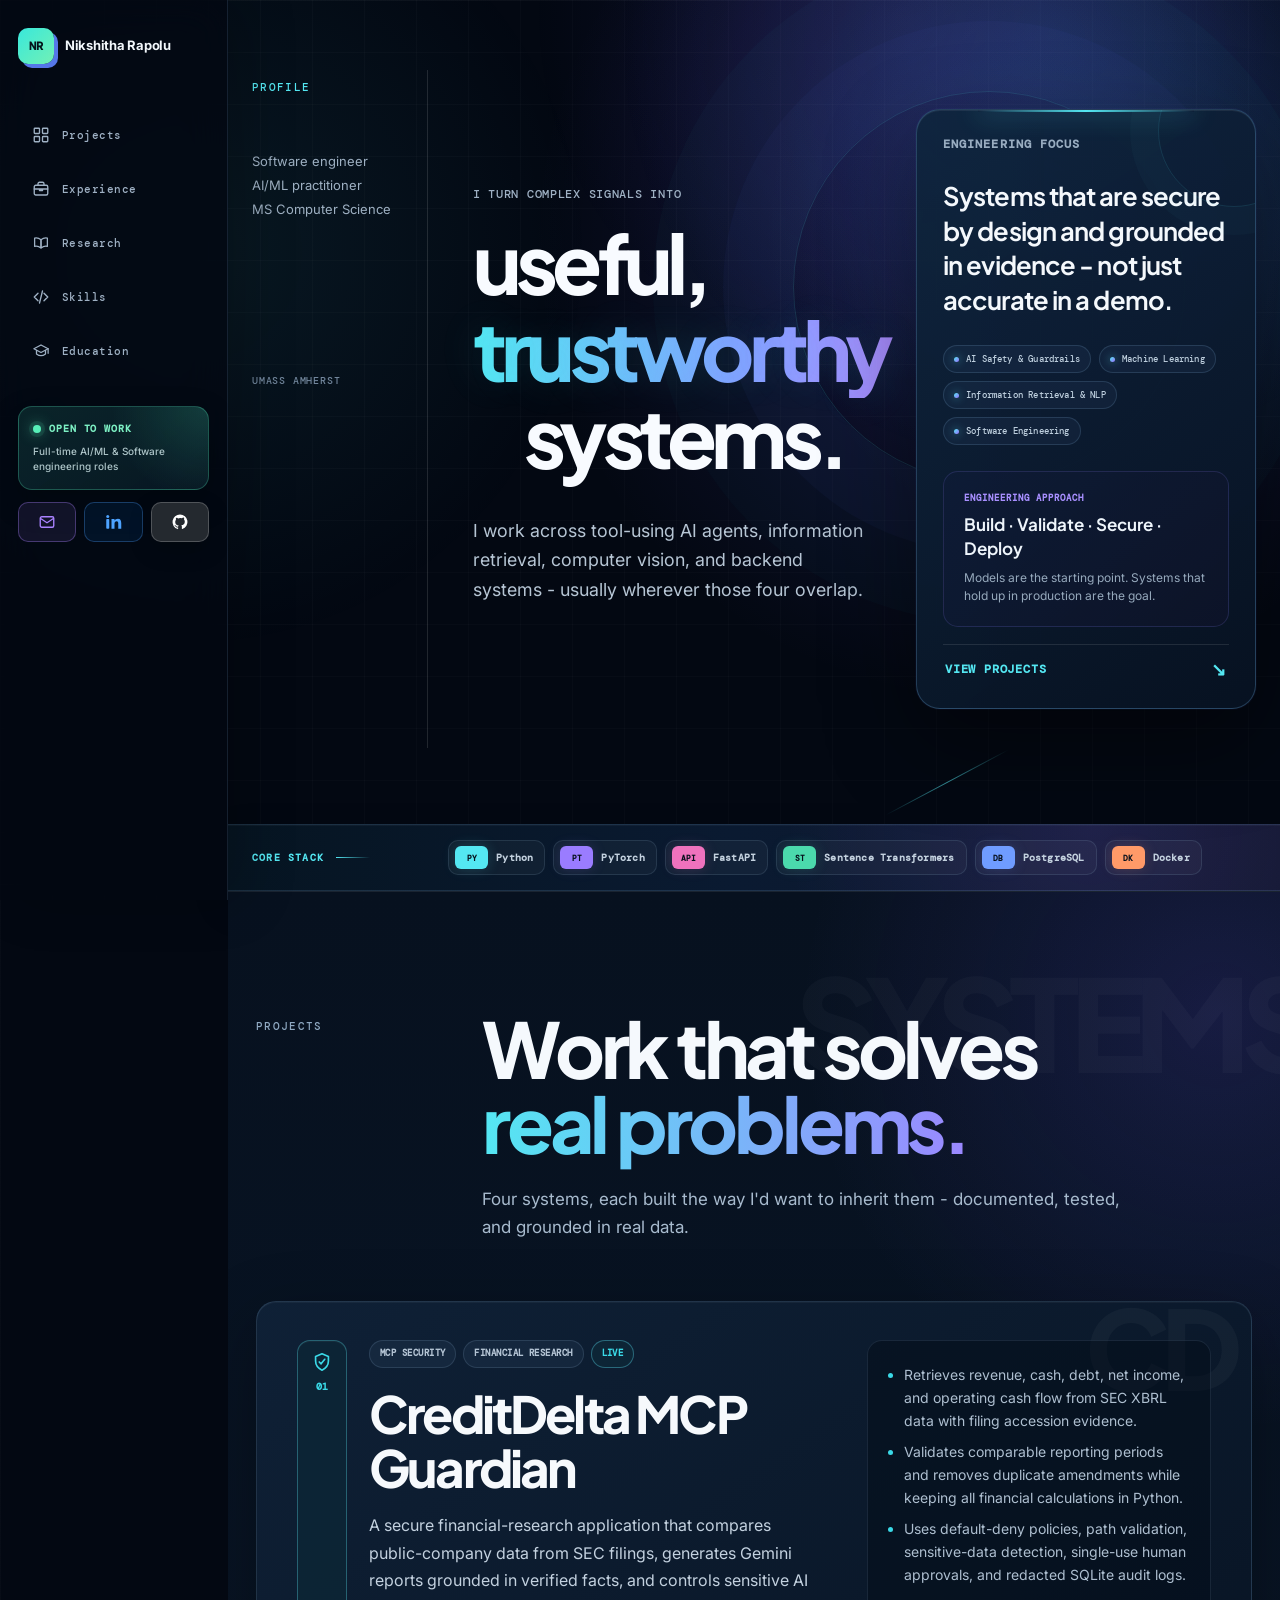
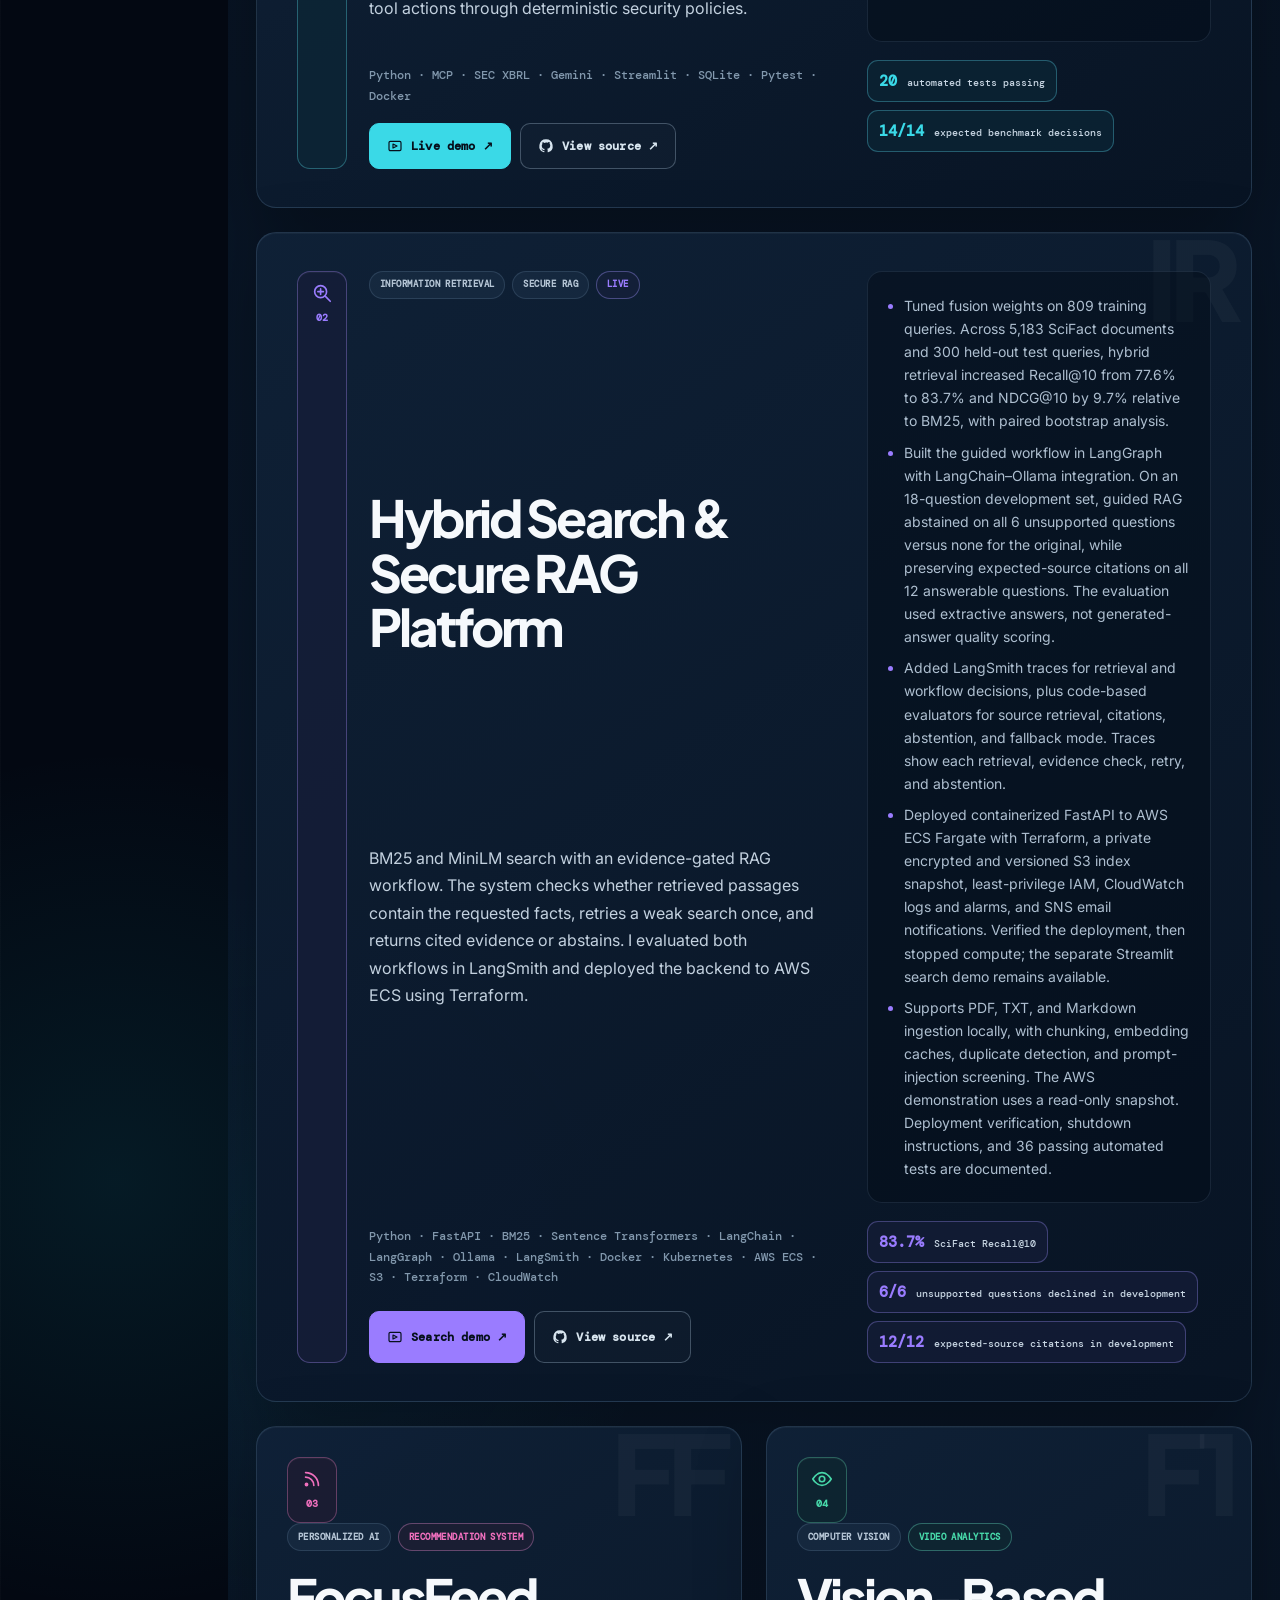
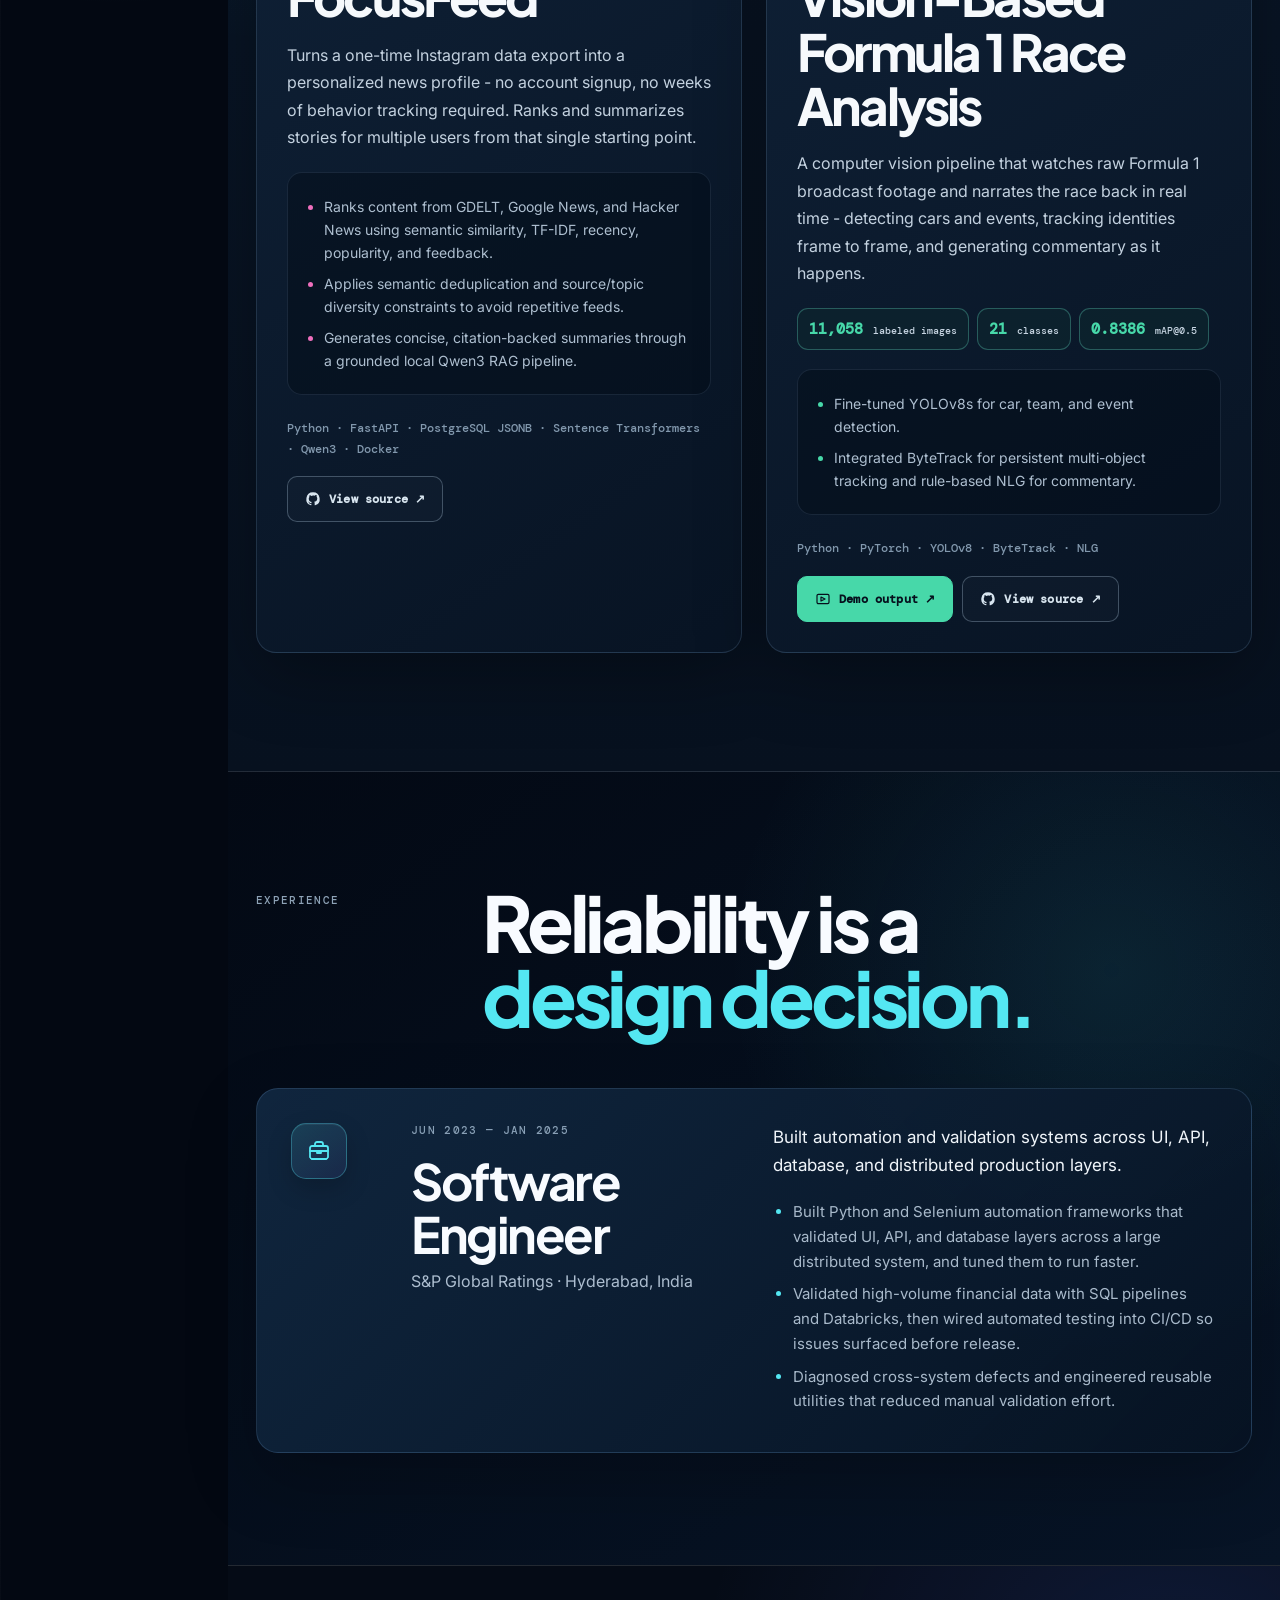
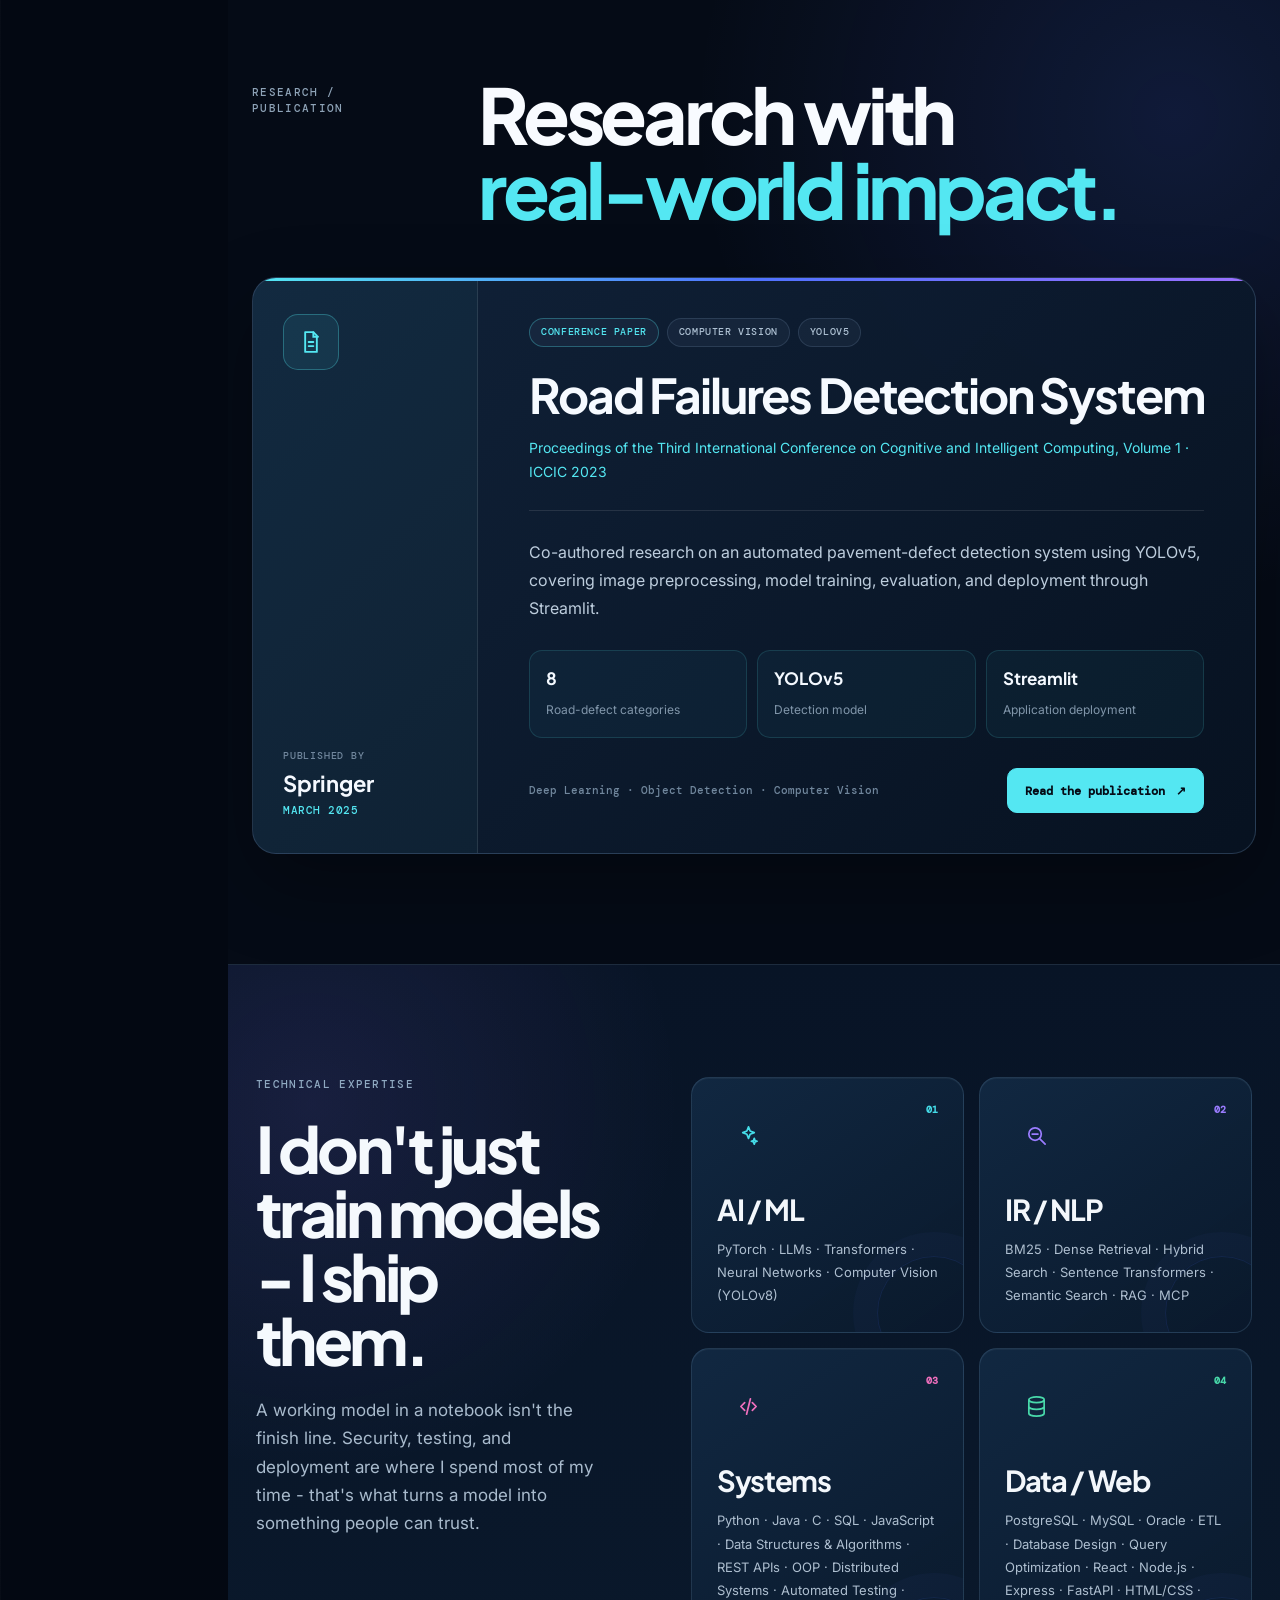
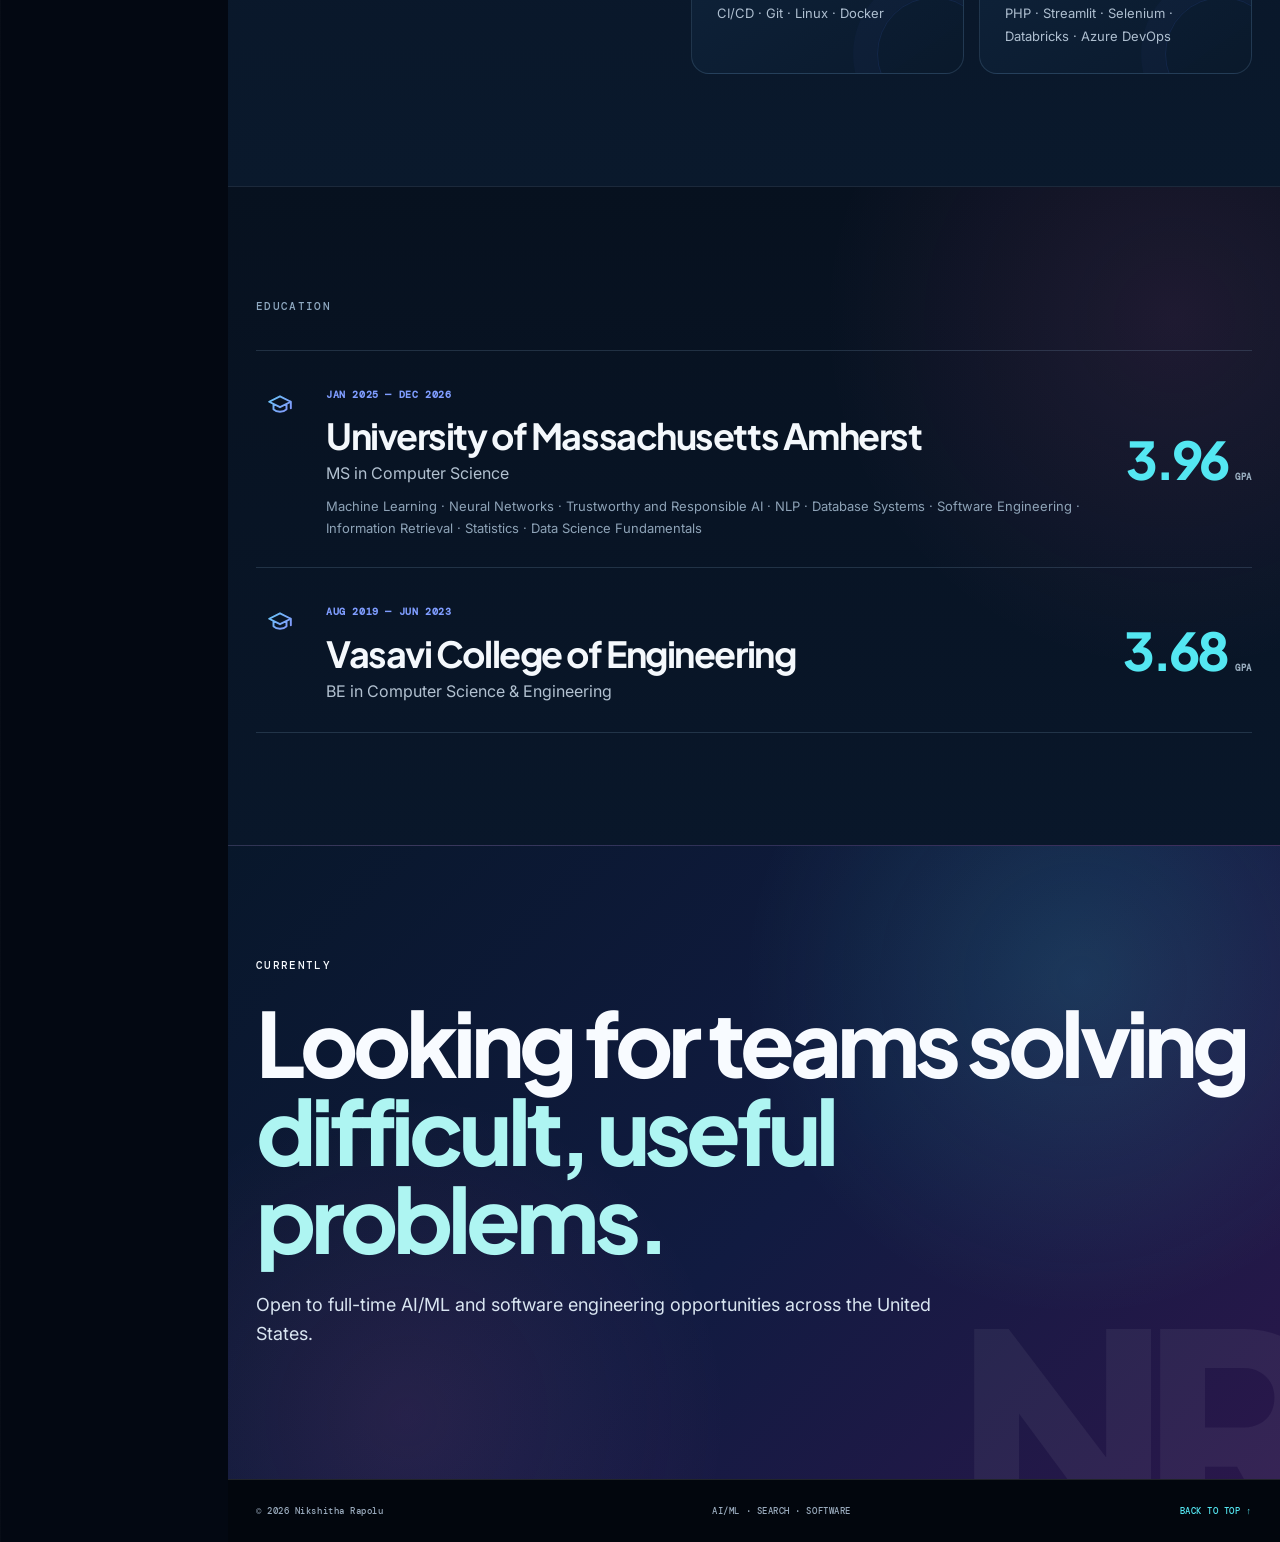
==== commit a72b0a8f: "Update Portfolio" ====
--- a/index.html
+++ b/index.html
@@ -67,9 +67,9 @@
         <div class="case-footer"><p>Python · PyTorch · YOLOv8 · ByteTrack · NLG</p><div><a class="pill orange" href="https://www.dropbox.com/scl/fo/x71idgrj137c665m3c3g6/ACdiEJdDxFWbHop97bkO0Pg?rlkey=fytodes2nm2145owsg5qlu766&amp;st=0yjqer0n&amp;dl=0" target="_blank" rel="noreferrer">Sample output ↗</a></div></div>
       </article>
       <article class="case-panel" id="case-search" role="tabpanel" aria-labelledby="tab-search" hidden>
-        <div class="case-head"><p class="micro">CASE FILE 04 · INFORMATION RETRIEVAL</p><h3>Hybrid Search<br>Engine</h3><p class="summary">Exact-term precision and semantic understanding, combined in one ranked result set.</p></div>
+        <div class="case-head"><p class="micro">CASE FILE 04 · INFORMATION RETRIEVAL</p><h3>Hybrid Search<br>Engine</h3><p class="summary">BM25 and MiniLM retrieval with evidence checks, LangSmith evaluation, and an AWS ECS deployment.</p></div>
         <div class="case-map"><div><span>A</span><b>Lexical</b><small>BM25 retrieval</small></div><div><span>B</span><b>Semantic</b><small>Transformer embeddings</small></div><div><span>Σ</span><b>Fuse</b><small>Normalized relevance scores</small></div><div><span>✓</span><b>Evaluate</b><small>NDCG@10 · Recall@10</small></div></div>
-        <p class="detail">An interactive Streamlit interface makes it possible to query the collection and inspect how lexical and semantic evidence shape the ranking.</p><div class="case-footer"><p>Python · BM25 · Sentence Transformers · Streamlit</p></div>
+        <p class="detail">Tuned hybrid retrieval reached 83.7% Recall@10 on 300 held-out SciFact queries. A separate 18-question development evaluation checked citations and abstention; the backend was deployed to AWS ECS with Terraform and CloudWatch monitoring.</p><div class="case-footer"><p>Python · FastAPI · LangGraph · LangSmith · AWS ECS · Terraform</p></div>
       </article>
       <article class="case-panel" id="case-grocery" role="tabpanel" aria-labelledby="tab-grocery" hidden>
         <div class="case-head"><p class="micro">CASE FILE 05 · FULL-STACK SYSTEM</p><h3>Grocery Price<br>Comparison</h3><p class="summary">A data pipeline and web application for comparing grocery prices across retailers.</p></div>
@@ -96,19 +96,20 @@
     <article class="project-card featured reveal" data-mark="IR">
       <div class="project-number">02</div><div class="project-content">
         <div class="project-labels"><span>Information retrieval</span><span>Secure RAG</span><span>Live</span></div><h3>Hybrid Search &amp; Secure RAG Platform</h3>
-        <p class="project-summary">Search that understands both keywords and meaning, then backs every answer with cited evidence. I wanted more than another RAG demo, so it checks its own results, retries once if they look weak, and says "I don't have enough information" instead of guessing.</p>
-<ul>
-  <li>Fuses BM25 ranking with 384-dimensional MiniLM embeddings and evaluates retrieval quality using NDCG@10 and Recall@10.</li>
-  <li>Supports PDF, TXT, and Markdown ingestion, overlapping chunks, persistent embedding caching, duplicate detection, prompt-injection protection, and validated fallback responses.</li>
-  <li>A LangGraph workflow, with a local Ollama model connected through LangChain, checks the evidence, rewrites a weak search and tries again once, then answers with citations or abstains. The app shows every step it took.</li>
-  <li>Compared the original and guided versions on 18 labeled questions and 19 automated tests pass.</li>
-  <li>Runs through FastAPI and Streamlit, with Docker Compose, local Kubernetes orchestration, Databricks vector analysis, and Terraform-provisioned S3-compatible storage and least-privilege IAM.</li>
-</ul>
-<div class="project-proof">
-  <span><strong>384D</strong> MiniLM embeddings</span>
-  <span><strong>6/6</strong> sandbox checks passed</span>
-</div>
-<p class="tech-line">Python · FastAPI · BM25 · Sentence Transformers · LangChain · LangGraph · Ollama · Docker · Kubernetes · Terraform · Moto · Databricks</p>
+        <p class="project-summary">BM25 and MiniLM search with an evidence-gated RAG workflow. The system checks whether retrieved passages contain the requested facts, retries a weak search once, and returns cited evidence or abstains. I evaluated both workflows in LangSmith and deployed the backend to AWS ECS using Terraform.</p>
+        <ul>
+          <li>Tuned fusion weights on 809 training queries. Across 5,183 SciFact documents and 300 held-out test queries, hybrid retrieval increased Recall@10 from 77.6% to 83.7% and NDCG@10 by 9.7% relative to BM25, with paired bootstrap analysis.</li>
+          <li>Built the guided workflow in LangGraph with LangChain–Ollama integration. On an 18-question development set, guided RAG abstained on all 6 unsupported questions versus none for the original, while preserving expected-source citations on all 12 answerable questions. The evaluation used extractive answers, not generated-answer quality scoring.</li>
+          <li>Added LangSmith traces for retrieval and workflow decisions, plus code-based evaluators for source retrieval, citations, abstention, and fallback mode. Traces show each retrieval, evidence check, retry, and abstention.</li>
+          <li>Deployed containerized FastAPI to AWS ECS Fargate with Terraform, a private encrypted and versioned S3 index snapshot, least-privilege IAM, CloudWatch logs and alarms, and SNS email notifications. Verified the deployment, then stopped compute; the separate Streamlit search demo remains available.</li>
+          <li>Supports PDF, TXT, and Markdown ingestion locally, with chunking, embedding caches, duplicate detection, and prompt-injection screening. The AWS demonstration uses a read-only snapshot. Deployment verification, shutdown instructions, and 36 passing automated tests are documented.</li>
+        </ul>
+        <div class="project-proof">
+          <span><strong>83.7%</strong> SciFact Recall@10</span>
+          <span><strong>6/6</strong> unsupported questions declined in development</span>
+          <span><strong>12/12</strong> expected-source citations in development</span>
+        </div>
+        <p class="tech-line">Python · FastAPI · BM25 · Sentence Transformers · LangChain · LangGraph · Ollama · LangSmith · Docker · Kubernetes · AWS ECS · S3 · Terraform · CloudWatch</p>
 
         <div class="project-links"><a class="pill orange" href="https://semantic-search-engine-nr.streamlit.app/" target="_blank" rel="noreferrer">Search demo ↗</a><a class="pill" href="https://github.com/nikshitharapolu/semantic-search-ir" target="_blank" rel="noreferrer">View source ↗</a></div>
       </div>
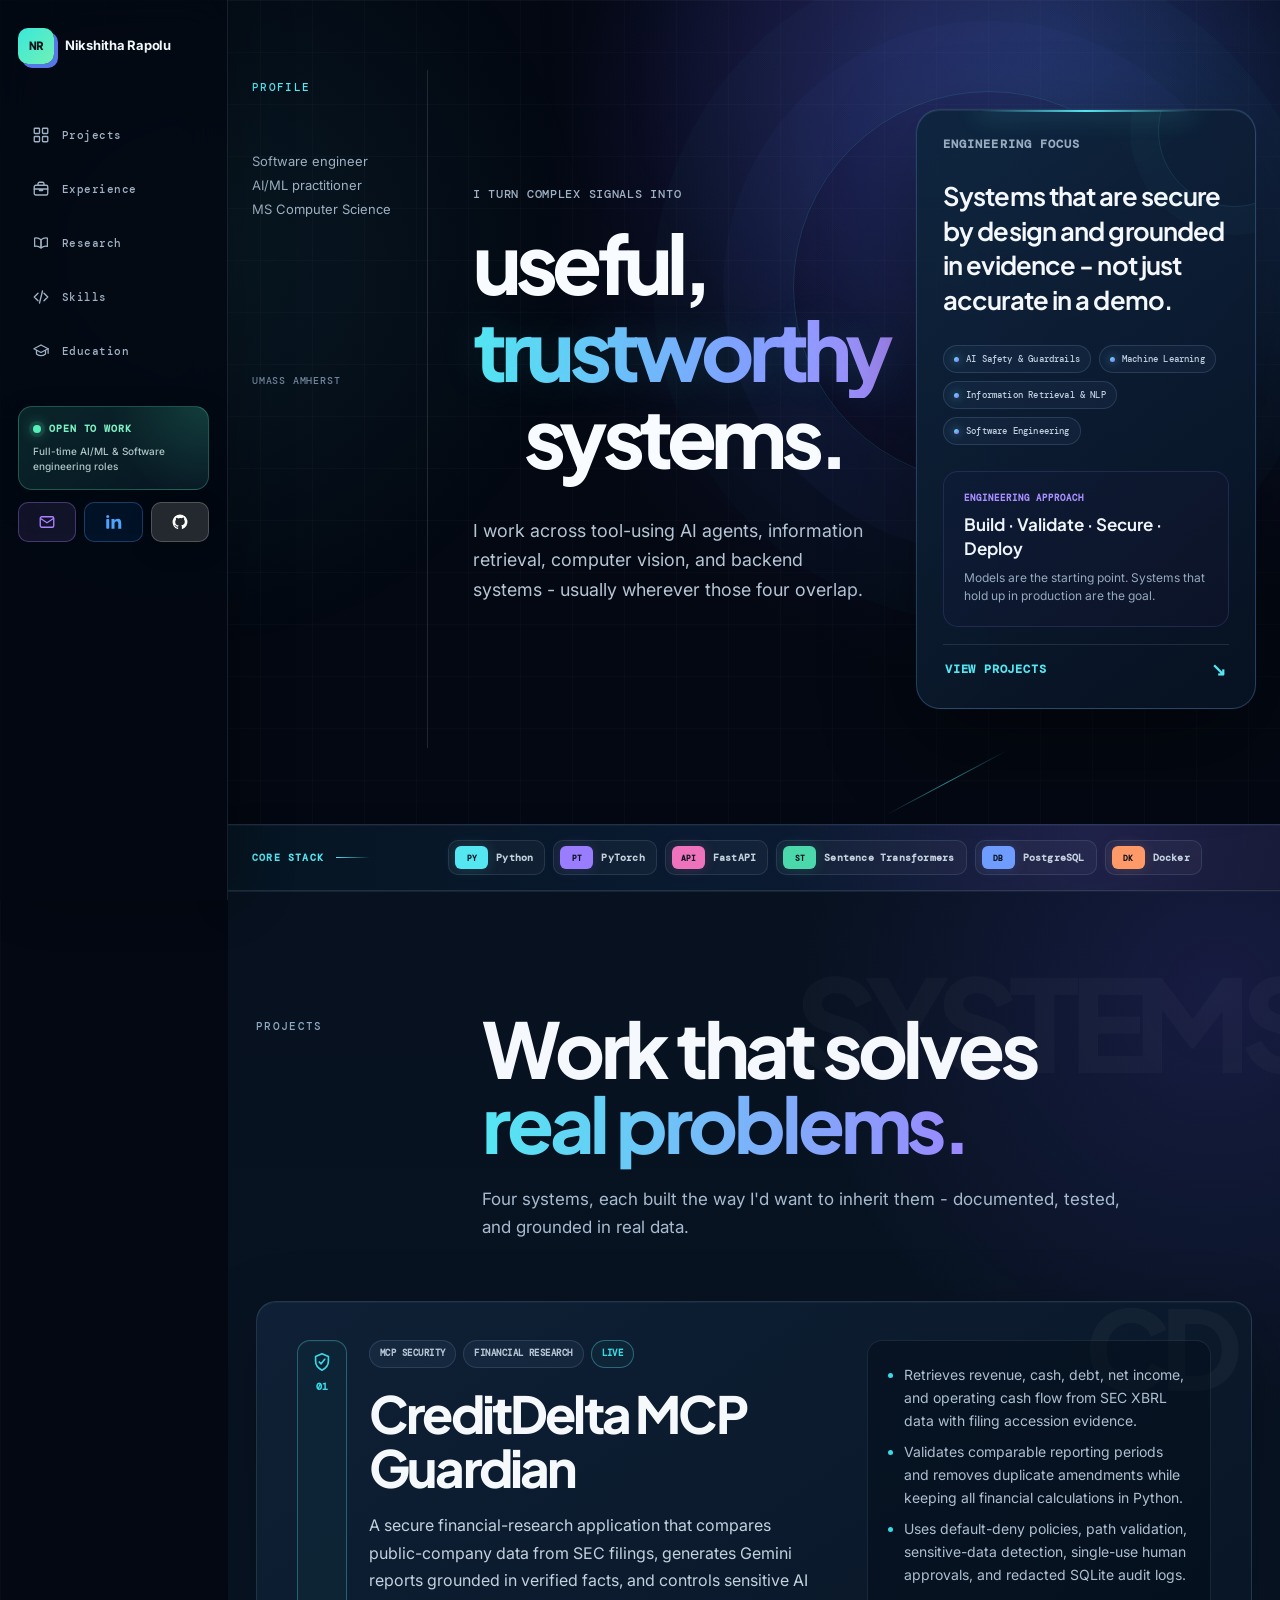
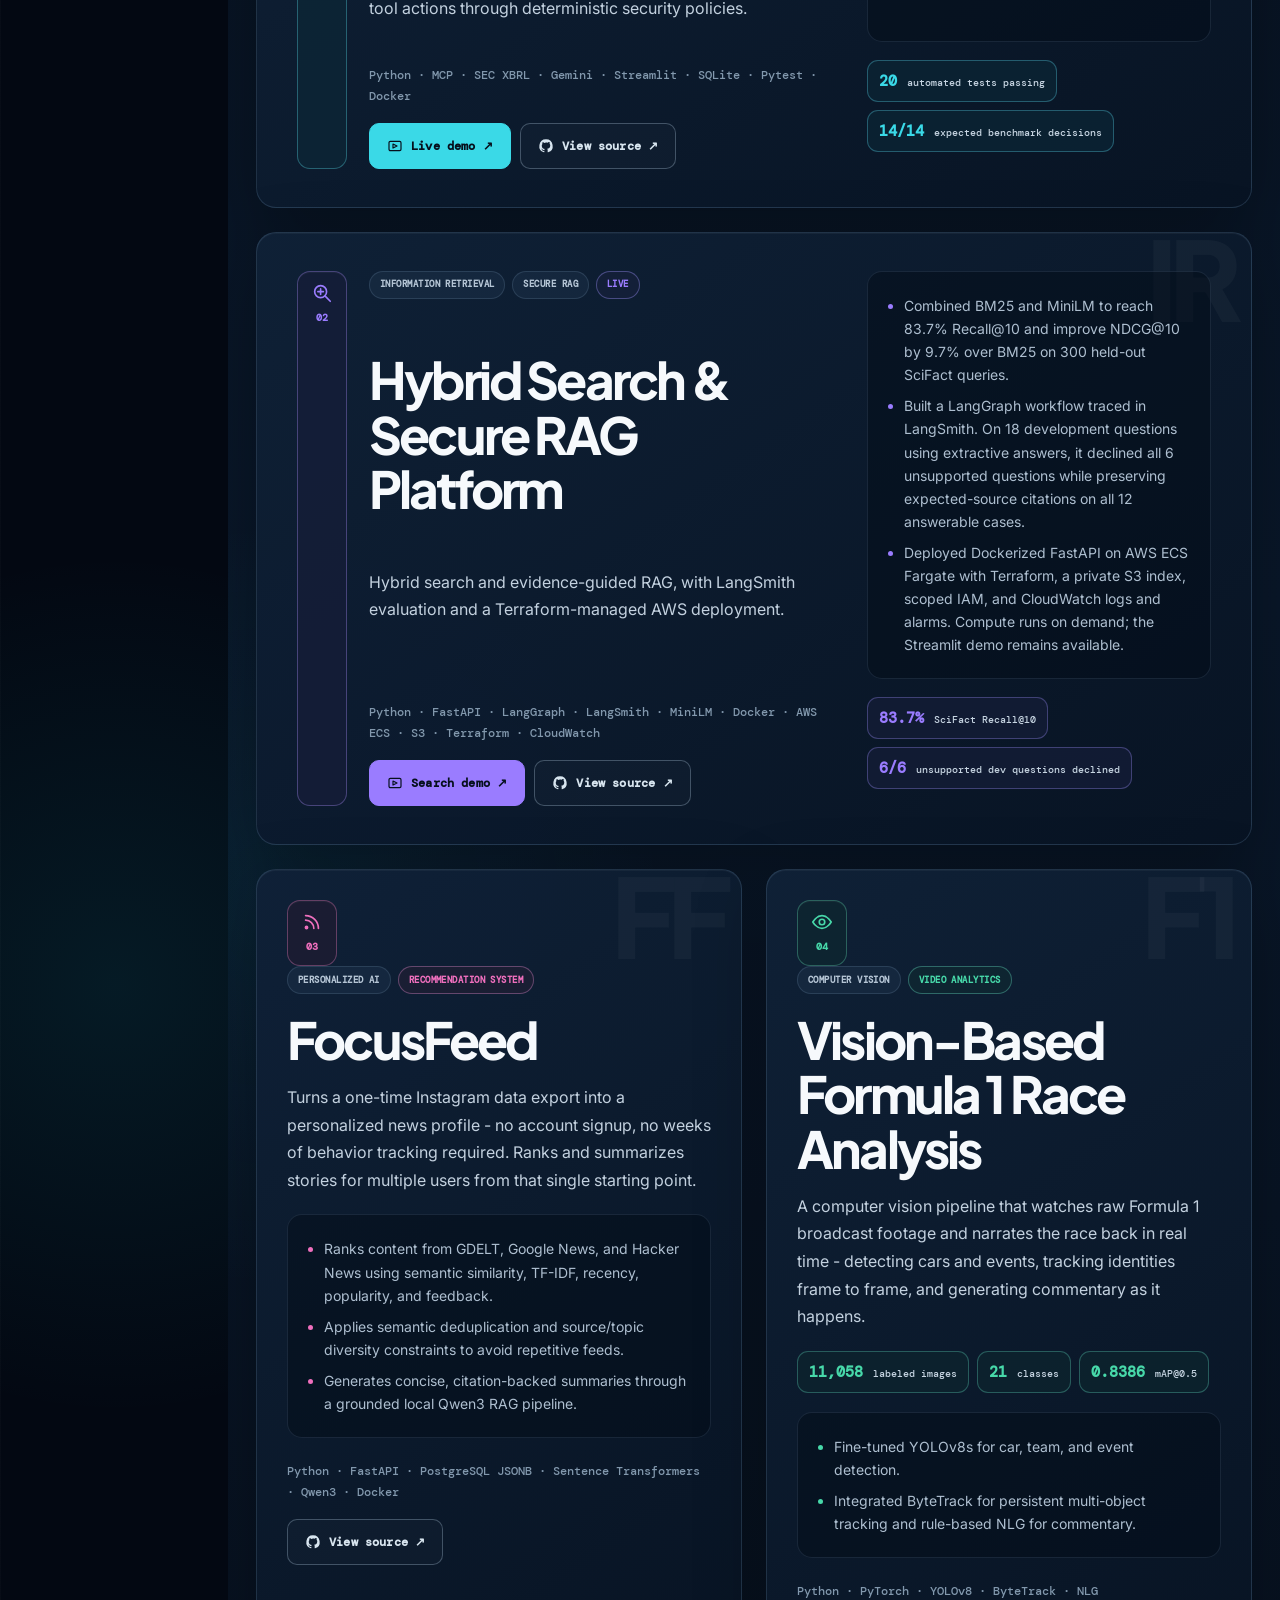
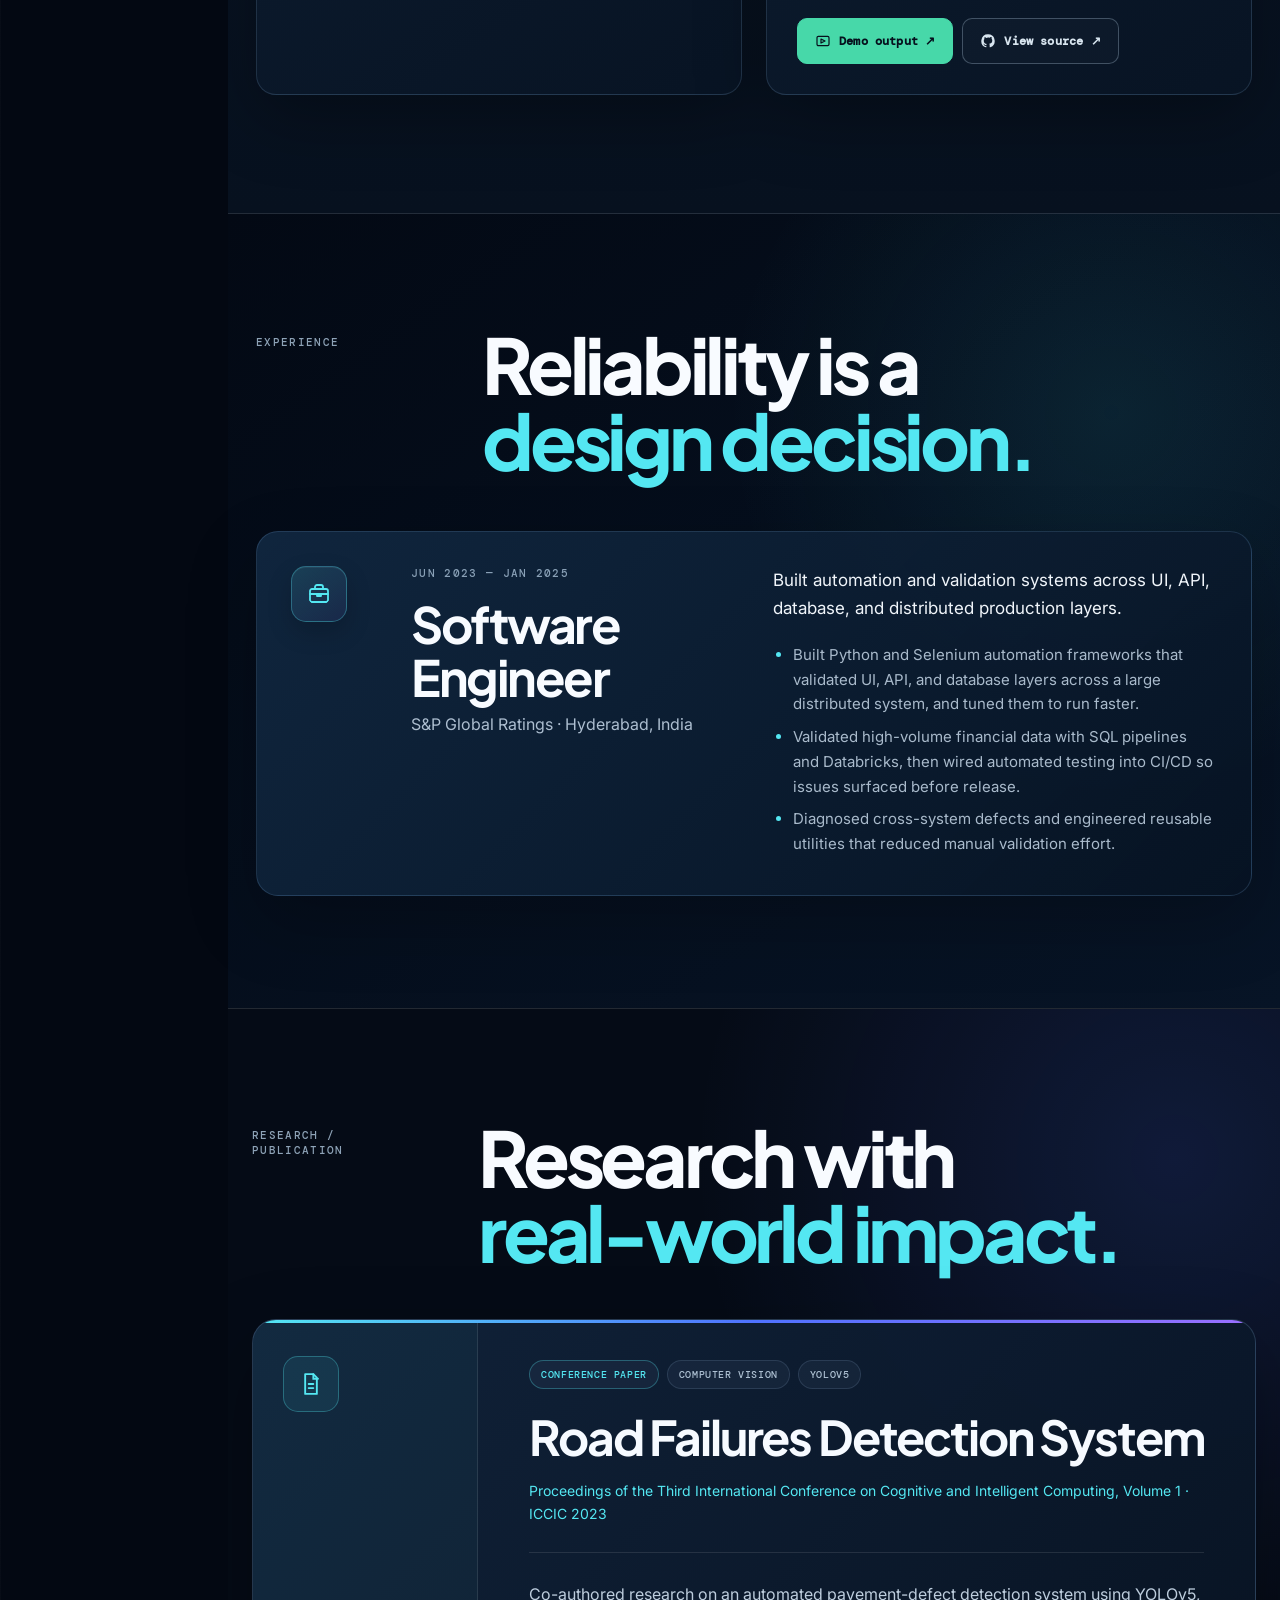
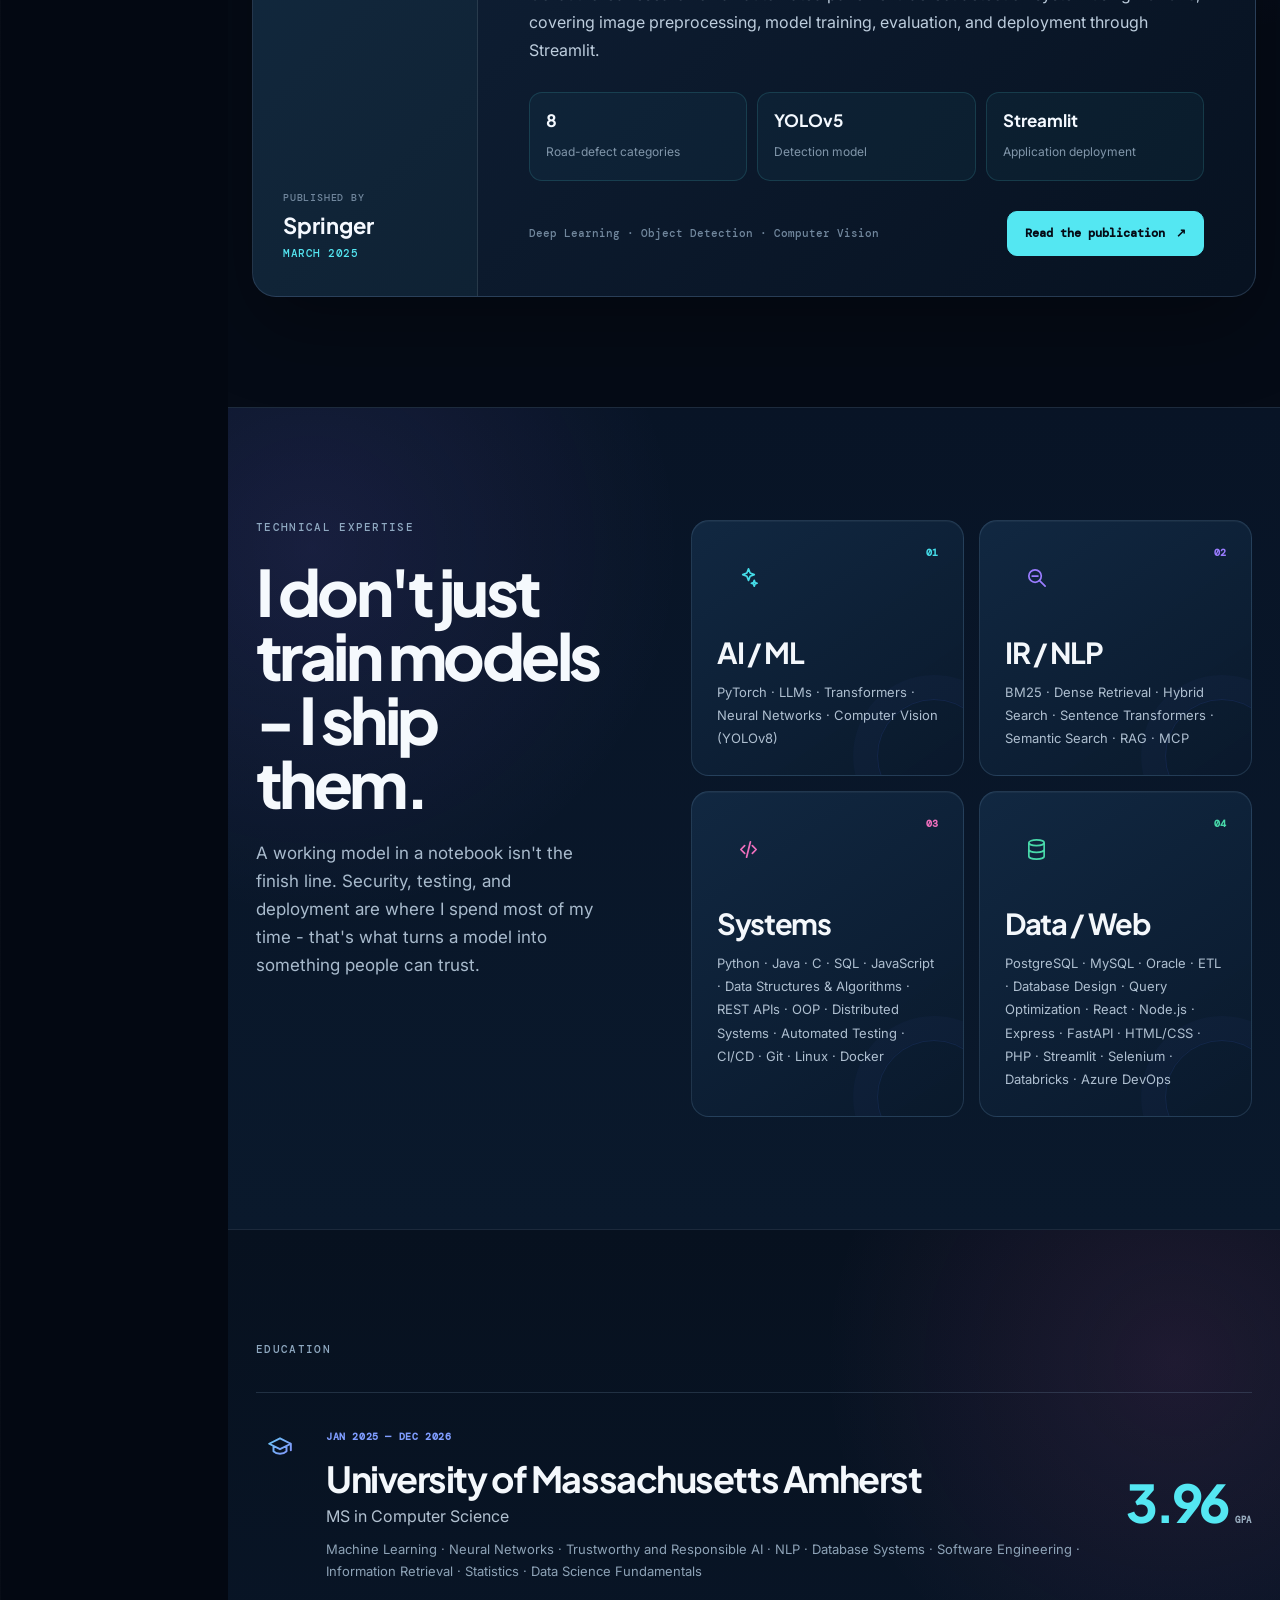
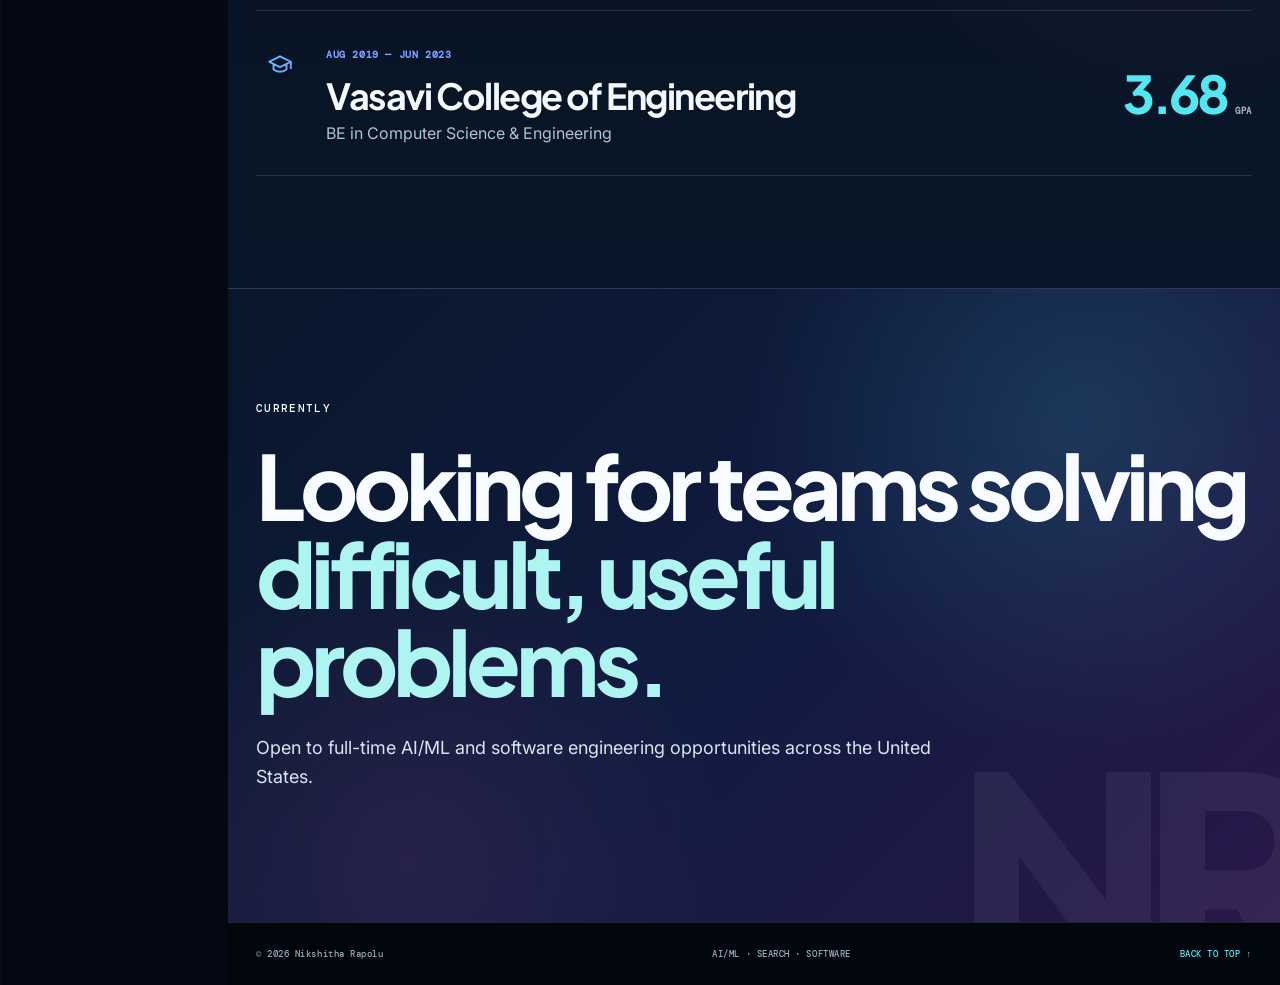
==== commit 3f01b115: "Update Portfolio" ====
--- a/index.html
+++ b/index.html
@@ -69,7 +69,7 @@
       <article class="case-panel" id="case-search" role="tabpanel" aria-labelledby="tab-search" hidden>
         <div class="case-head"><p class="micro">CASE FILE 04 · INFORMATION RETRIEVAL</p><h3>Hybrid Search<br>Engine</h3><p class="summary">BM25 and MiniLM retrieval with evidence checks, LangSmith evaluation, and an AWS ECS deployment.</p></div>
         <div class="case-map"><div><span>A</span><b>Lexical</b><small>BM25 retrieval</small></div><div><span>B</span><b>Semantic</b><small>Transformer embeddings</small></div><div><span>Σ</span><b>Fuse</b><small>Normalized relevance scores</small></div><div><span>✓</span><b>Evaluate</b><small>NDCG@10 · Recall@10</small></div></div>
-        <p class="detail">Tuned hybrid retrieval reached 83.7% Recall@10 on 300 held-out SciFact queries. A separate 18-question development evaluation checked citations and abstention; the backend was deployed to AWS ECS with Terraform and CloudWatch monitoring.</p><div class="case-footer"><p>Python · FastAPI · LangGraph · LangSmith · AWS ECS · Terraform</p></div>
+        <p class="detail">83.7% Recall@10 on SciFact, with LangSmith-traced evidence checks and an AWS ECS backend provisioned through Terraform.</p><div class="case-footer"><p>Python · FastAPI · LangGraph · LangSmith · AWS ECS · Terraform</p></div>
       </article>
       <article class="case-panel" id="case-grocery" role="tabpanel" aria-labelledby="tab-grocery" hidden>
         <div class="case-head"><p class="micro">CASE FILE 05 · FULL-STACK SYSTEM</p><h3>Grocery Price<br>Comparison</h3><p class="summary">A data pipeline and web application for comparing grocery prices across retailers.</p></div>
@@ -96,20 +96,17 @@
     <article class="project-card featured reveal" data-mark="IR">
       <div class="project-number">02</div><div class="project-content">
         <div class="project-labels"><span>Information retrieval</span><span>Secure RAG</span><span>Live</span></div><h3>Hybrid Search &amp; Secure RAG Platform</h3>
-        <p class="project-summary">BM25 and MiniLM search with an evidence-gated RAG workflow. The system checks whether retrieved passages contain the requested facts, retries a weak search once, and returns cited evidence or abstains. I evaluated both workflows in LangSmith and deployed the backend to AWS ECS using Terraform.</p>
+        <p class="project-summary">Hybrid search and evidence-guided RAG, with LangSmith evaluation and a Terraform-managed AWS deployment.</p>
         <ul>
-          <li>Tuned fusion weights on 809 training queries. Across 5,183 SciFact documents and 300 held-out test queries, hybrid retrieval increased Recall@10 from 77.6% to 83.7% and NDCG@10 by 9.7% relative to BM25, with paired bootstrap analysis.</li>
-          <li>Built the guided workflow in LangGraph with LangChain–Ollama integration. On an 18-question development set, guided RAG abstained on all 6 unsupported questions versus none for the original, while preserving expected-source citations on all 12 answerable questions. The evaluation used extractive answers, not generated-answer quality scoring.</li>
-          <li>Added LangSmith traces for retrieval and workflow decisions, plus code-based evaluators for source retrieval, citations, abstention, and fallback mode. Traces show each retrieval, evidence check, retry, and abstention.</li>
-          <li>Deployed containerized FastAPI to AWS ECS Fargate with Terraform, a private encrypted and versioned S3 index snapshot, least-privilege IAM, CloudWatch logs and alarms, and SNS email notifications. Verified the deployment, then stopped compute; the separate Streamlit search demo remains available.</li>
-          <li>Supports PDF, TXT, and Markdown ingestion locally, with chunking, embedding caches, duplicate detection, and prompt-injection screening. The AWS demonstration uses a read-only snapshot. Deployment verification, shutdown instructions, and 36 passing automated tests are documented.</li>
+          <li>Combined BM25 and MiniLM to reach 83.7% Recall@10 and improve NDCG@10 by 9.7% over BM25 on 300 held-out SciFact queries.</li>
+          <li>Built a LangGraph workflow traced in LangSmith. On 18 development questions using extractive answers, it declined all 6 unsupported questions while preserving expected-source citations on all 12 answerable cases.</li>
+          <li>Deployed Dockerized FastAPI on AWS ECS Fargate with Terraform, a private S3 index, scoped IAM, and CloudWatch logs and alarms. Compute runs on demand; the Streamlit demo remains available.</li>
         </ul>
         <div class="project-proof">
           <span><strong>83.7%</strong> SciFact Recall@10</span>
-          <span><strong>6/6</strong> unsupported questions declined in development</span>
-          <span><strong>12/12</strong> expected-source citations in development</span>
-        </div>
-        <p class="tech-line">Python · FastAPI · BM25 · Sentence Transformers · LangChain · LangGraph · Ollama · LangSmith · Docker · Kubernetes · AWS ECS · S3 · Terraform · CloudWatch</p>
+          <span><strong>6/6</strong> unsupported dev questions declined</span>
+        </div>
+        <p class="tech-line">Python · FastAPI · LangGraph · LangSmith · MiniLM · Docker · AWS ECS · S3 · Terraform · CloudWatch</p>
 
         <div class="project-links"><a class="pill orange" href="https://semantic-search-engine-nr.streamlit.app/" target="_blank" rel="noreferrer">Search demo ↗</a><a class="pill" href="https://github.com/nikshitharapolu/semantic-search-ir" target="_blank" rel="noreferrer">View source ↗</a></div>
       </div>
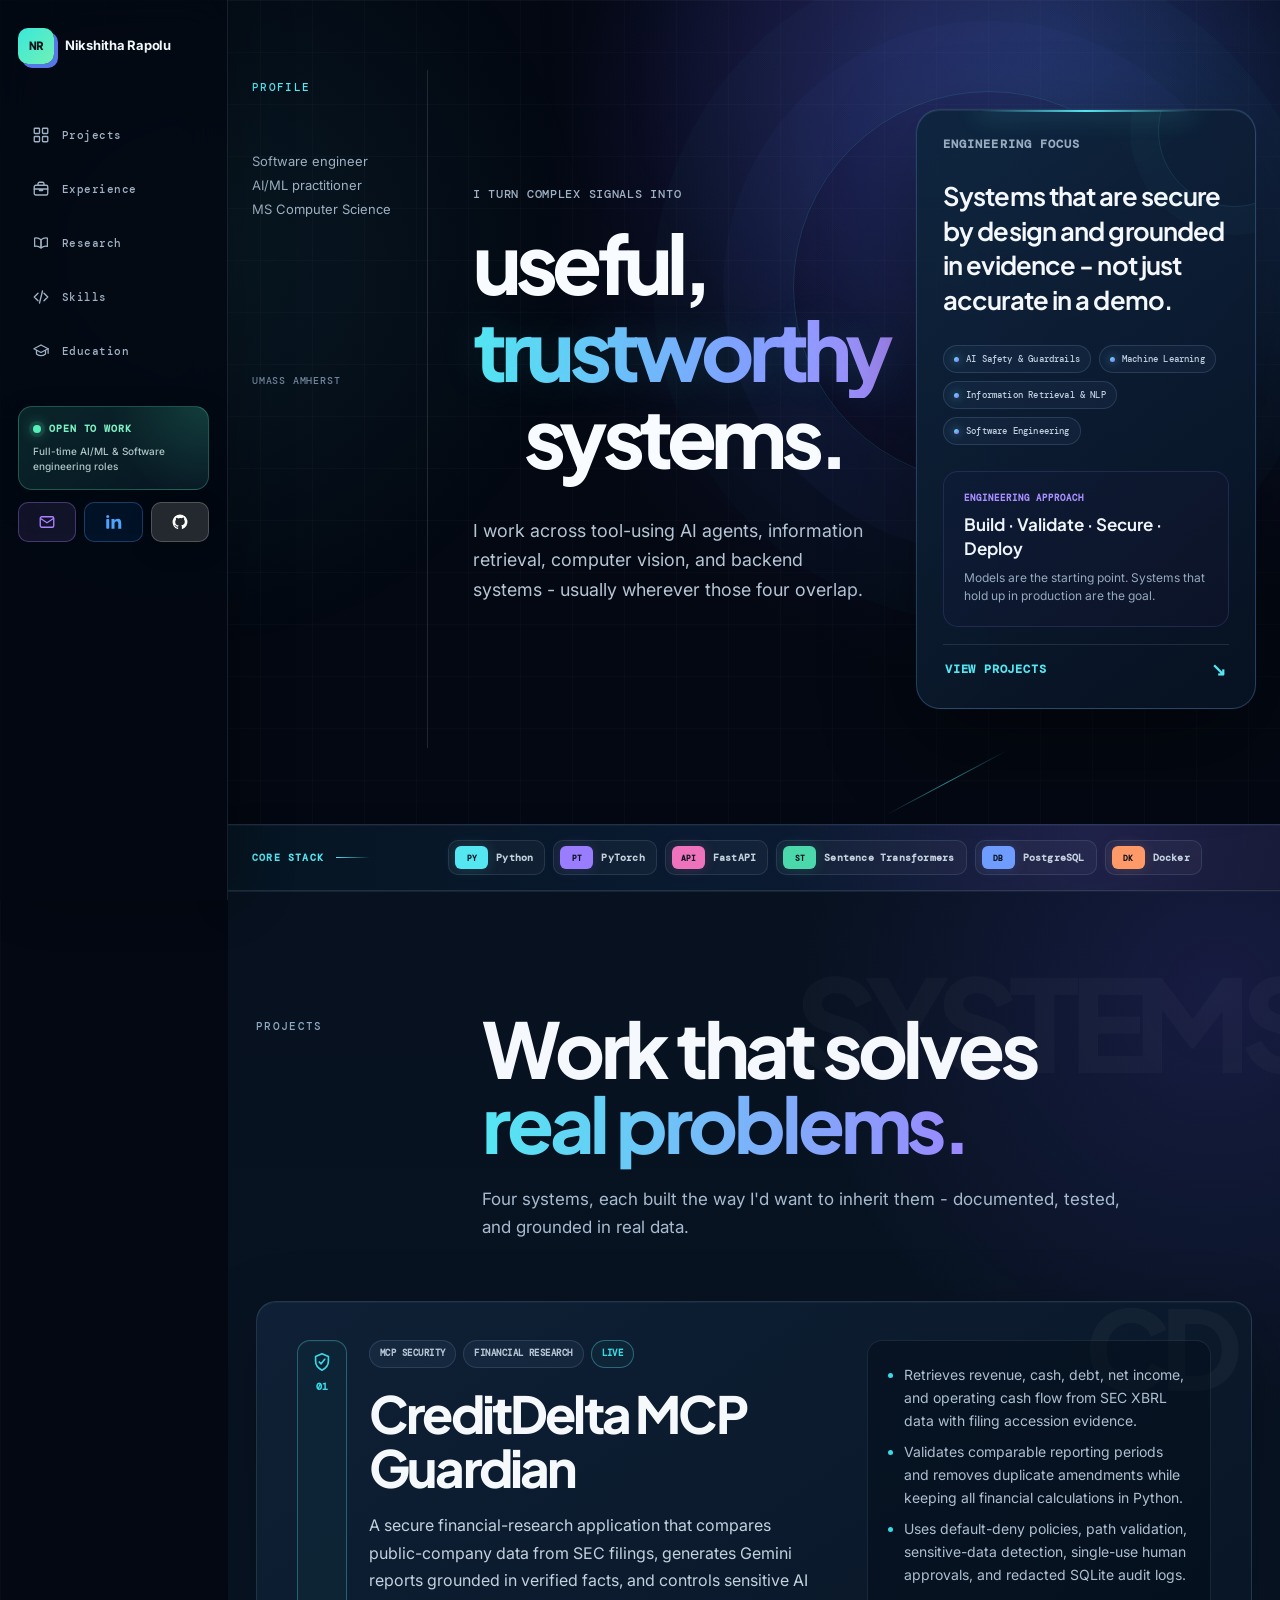
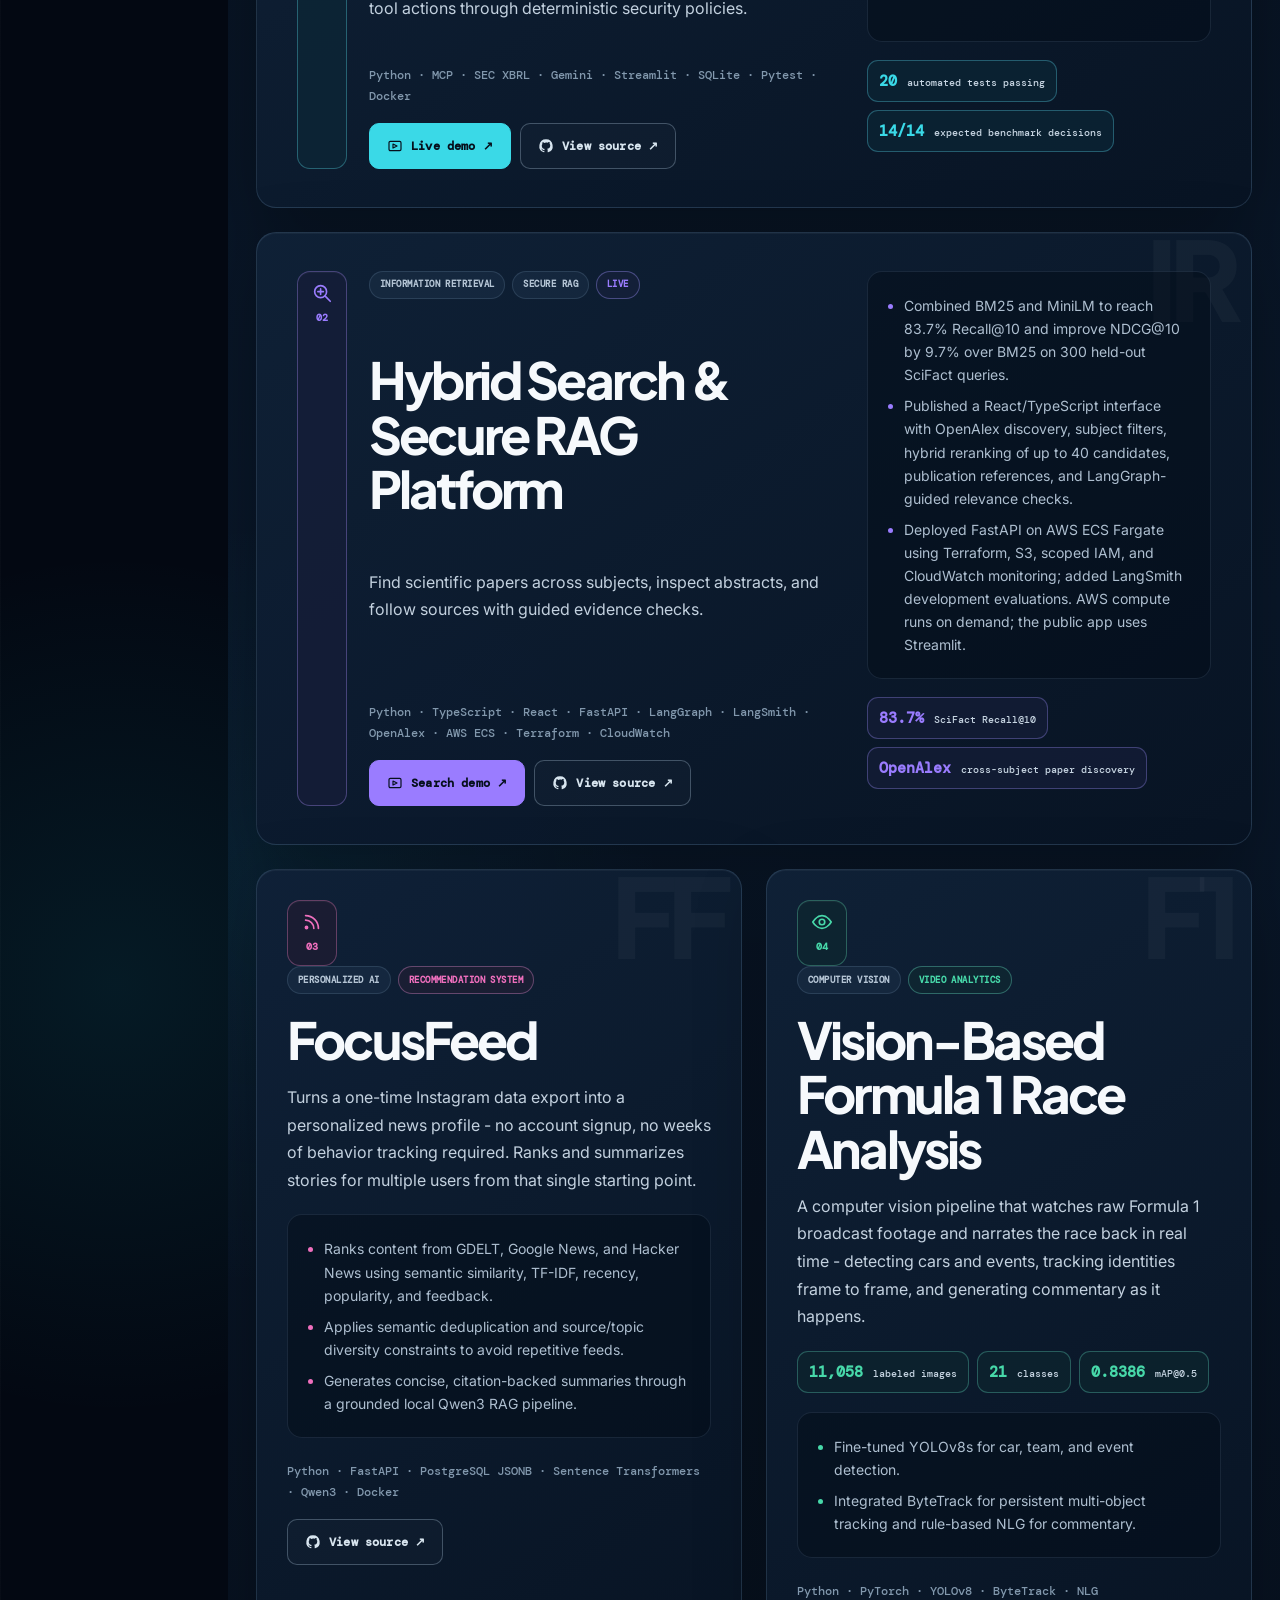
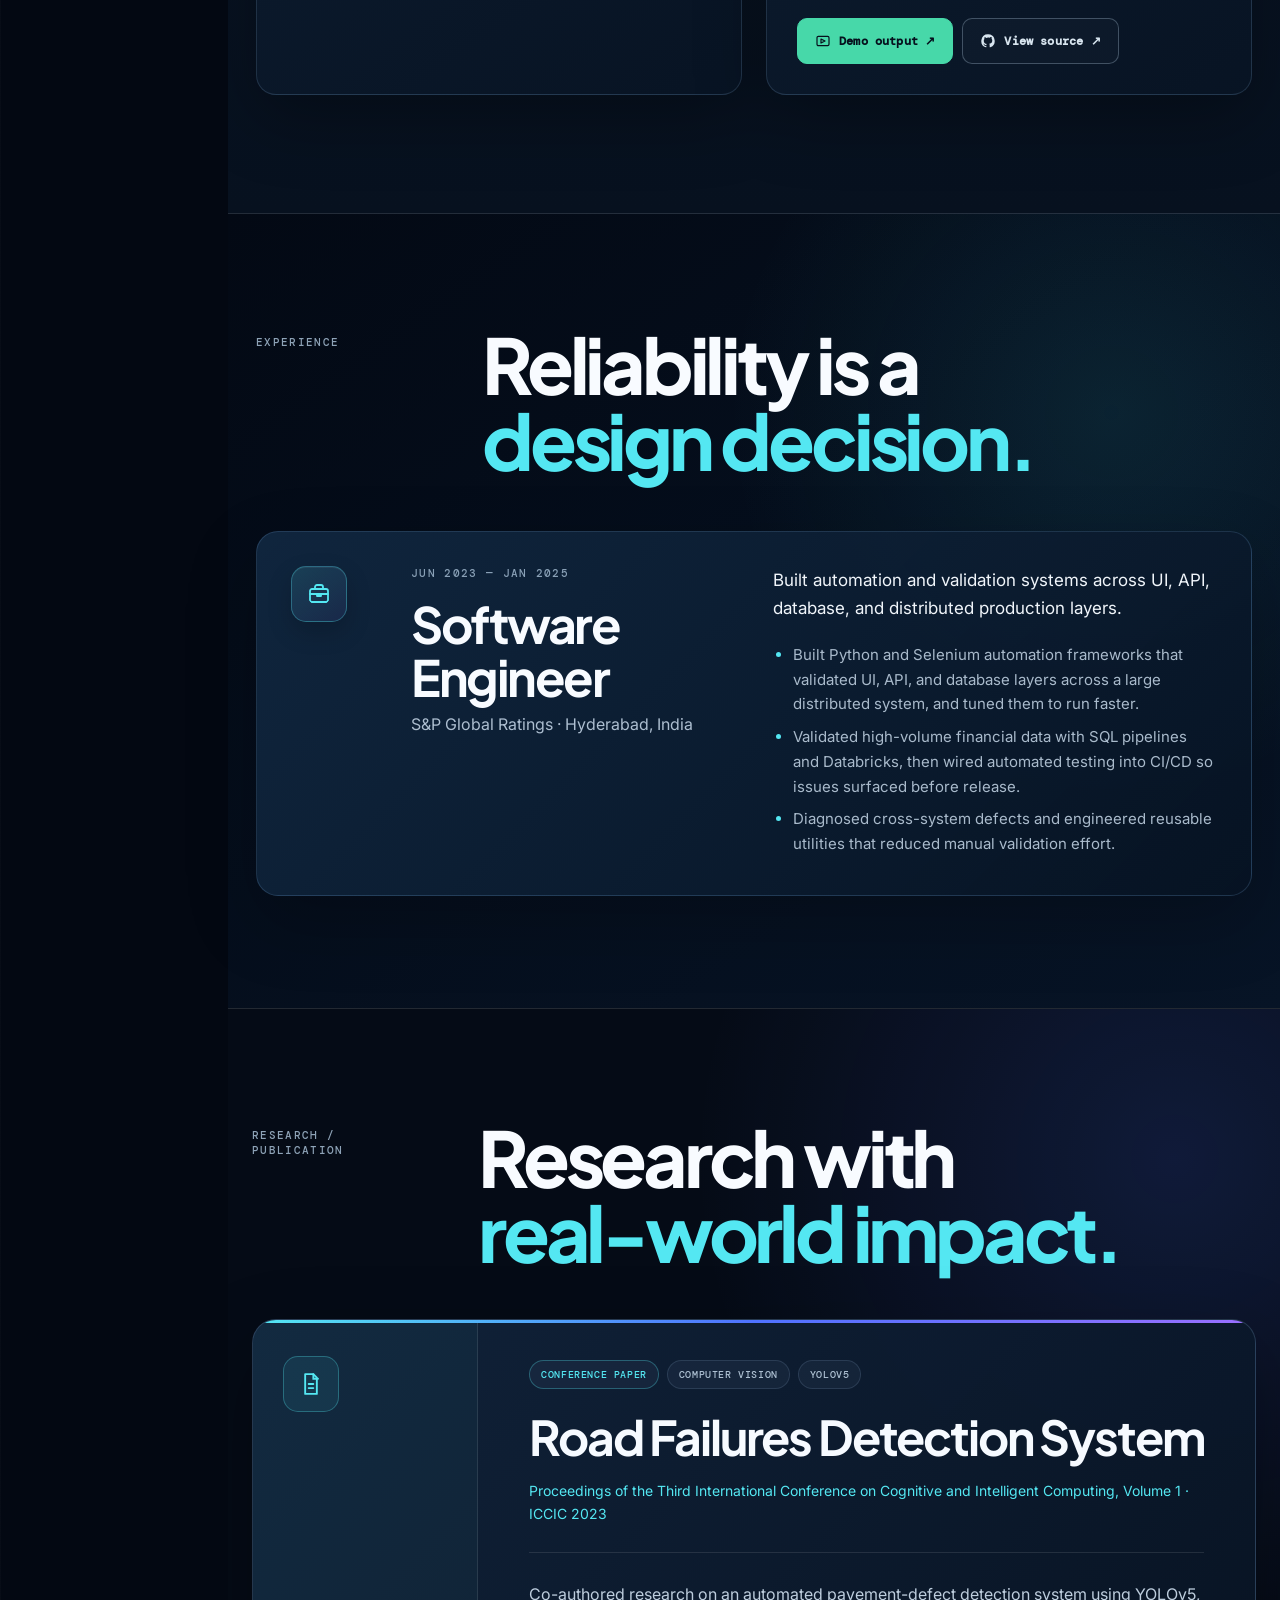
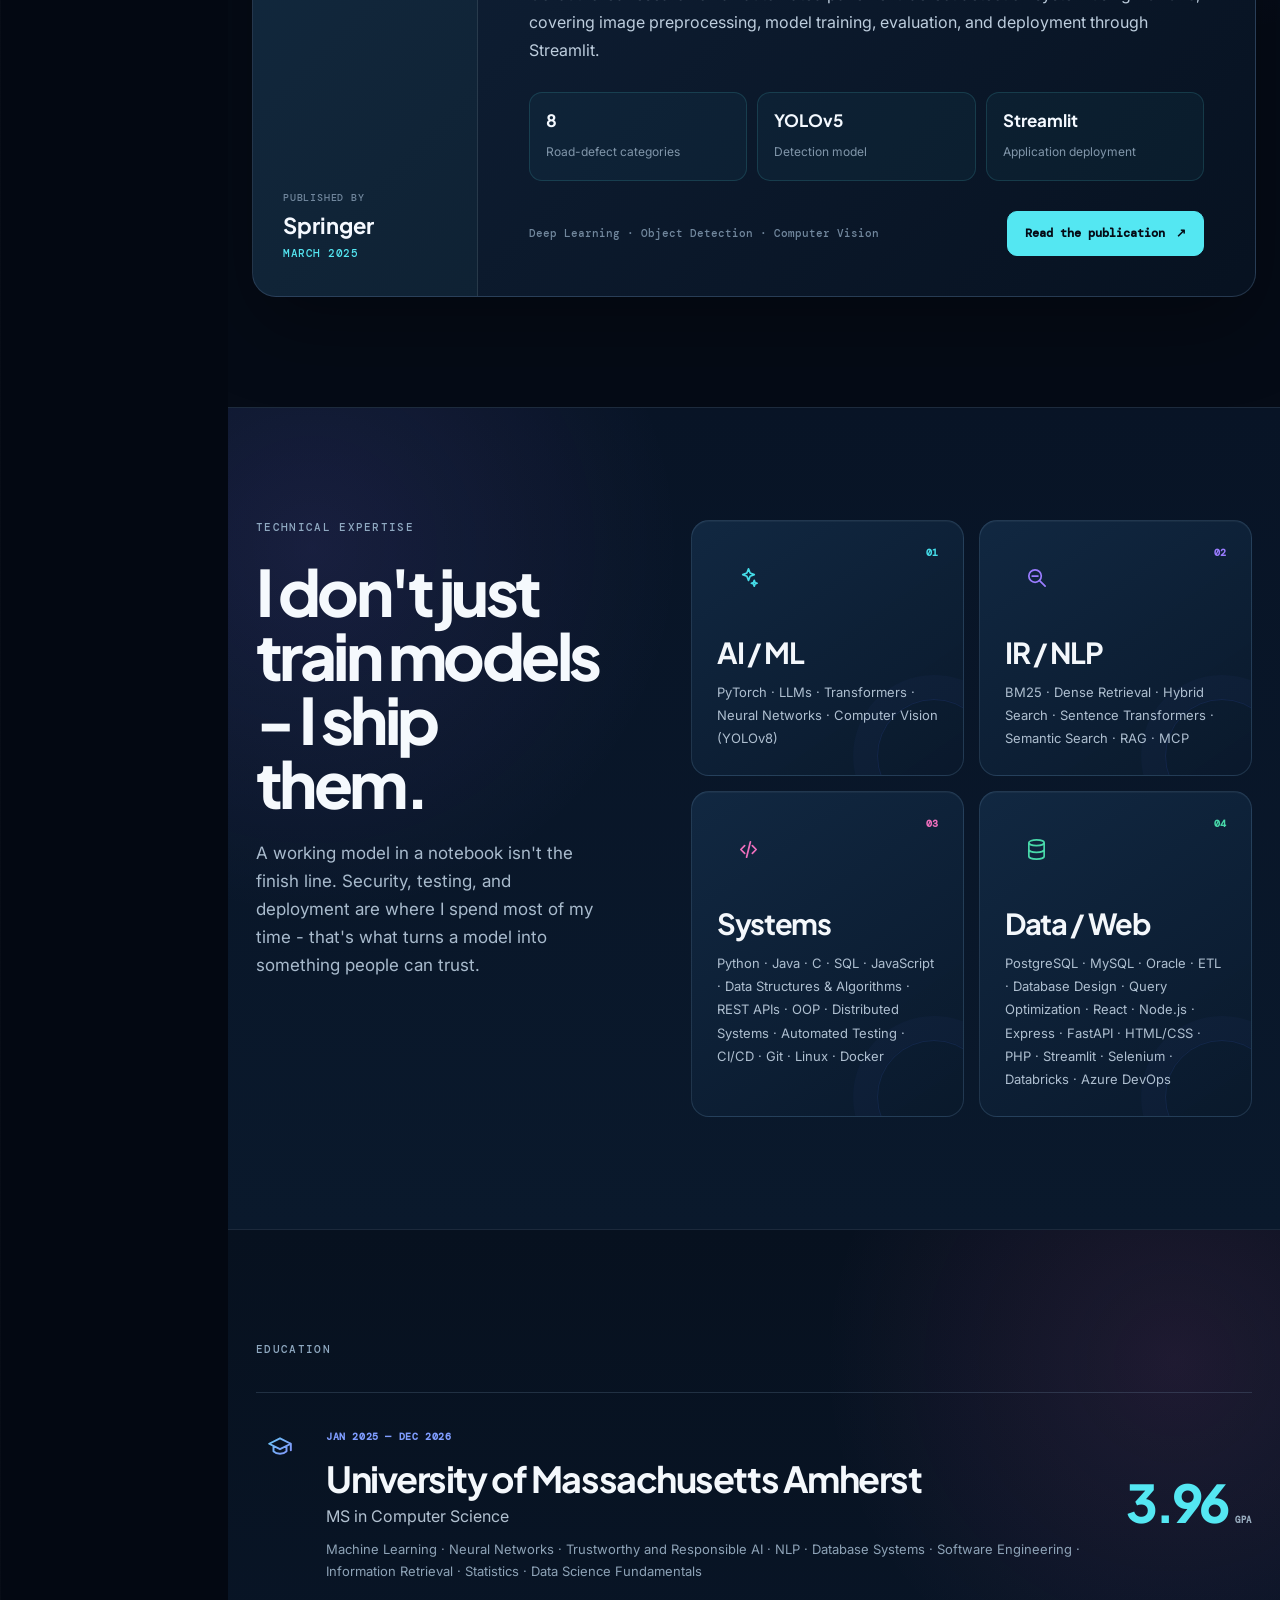
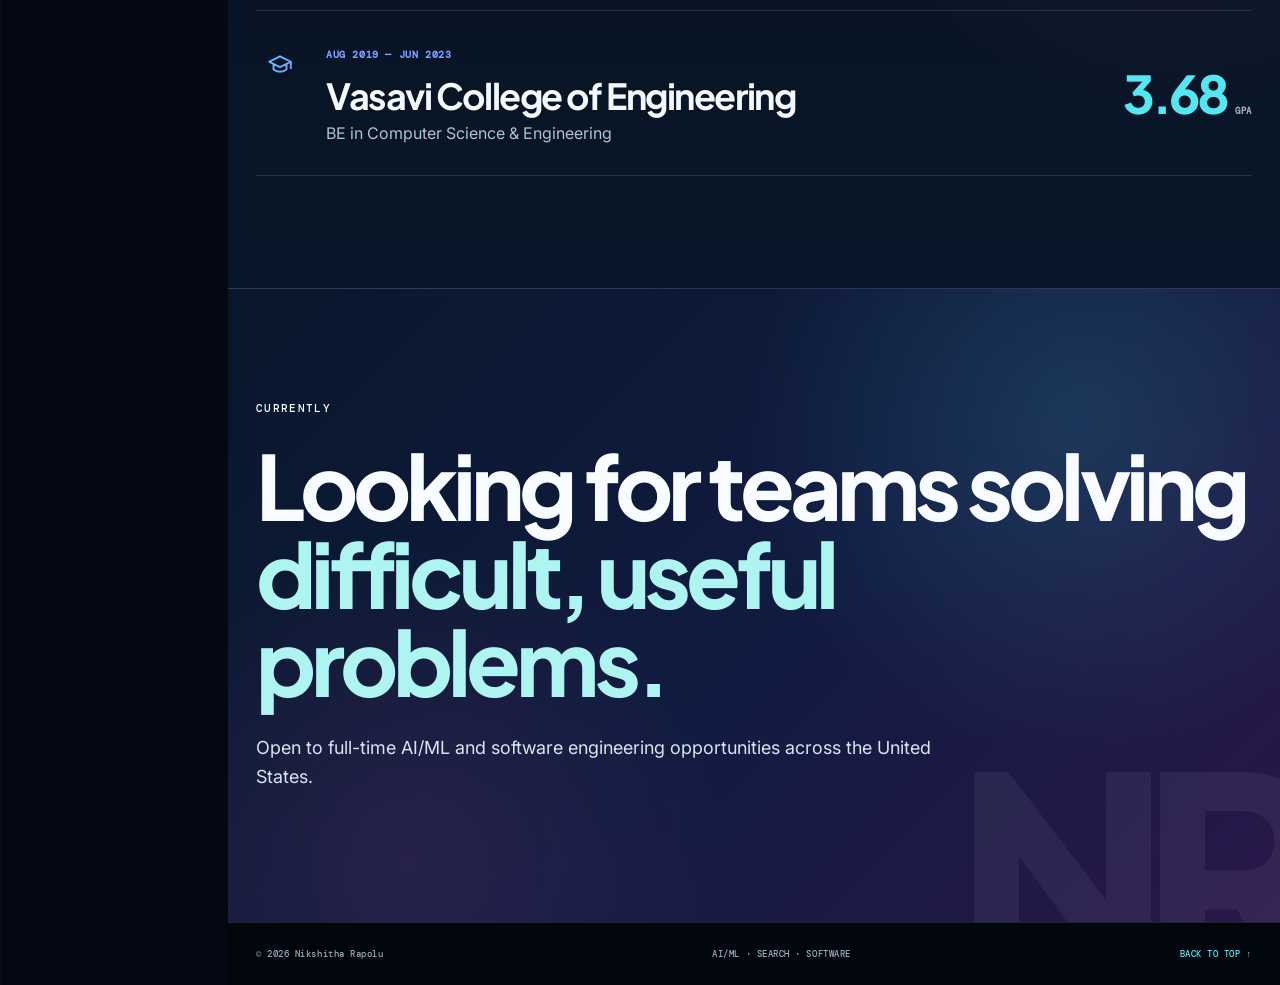
==== commit 2ab5b6eb: "Update project descriptions" ====
--- a/index.html
+++ b/index.html
@@ -67,9 +67,9 @@
         <div class="case-footer"><p>Python · PyTorch · YOLOv8 · ByteTrack · NLG</p><div><a class="pill orange" href="https://www.dropbox.com/scl/fo/x71idgrj137c665m3c3g6/ACdiEJdDxFWbHop97bkO0Pg?rlkey=fytodes2nm2145owsg5qlu766&amp;st=0yjqer0n&amp;dl=0" target="_blank" rel="noreferrer">Sample output ↗</a></div></div>
       </article>
       <article class="case-panel" id="case-search" role="tabpanel" aria-labelledby="tab-search" hidden>
-        <div class="case-head"><p class="micro">CASE FILE 04 · INFORMATION RETRIEVAL</p><h3>Hybrid Search<br>Engine</h3><p class="summary">BM25 and MiniLM retrieval with evidence checks, LangSmith evaluation, and an AWS ECS deployment.</p></div>
+        <div class="case-head"><p class="micro">CASE FILE 04 · INFORMATION RETRIEVAL</p><h3>Hybrid Search<br>Engine</h3><p class="summary">Scientific paper discovery with hybrid retrieval and guided evidence checks.</p></div>
         <div class="case-map"><div><span>A</span><b>Lexical</b><small>BM25 retrieval</small></div><div><span>B</span><b>Semantic</b><small>Transformer embeddings</small></div><div><span>Σ</span><b>Fuse</b><small>Normalized relevance scores</small></div><div><span>✓</span><b>Evaluate</b><small>NDCG@10 · Recall@10</small></div></div>
-        <p class="detail">83.7% Recall@10 on SciFact, with LangSmith-traced evidence checks and an AWS ECS backend provisioned through Terraform.</p><div class="case-footer"><p>Python · FastAPI · LangGraph · LangSmith · AWS ECS · Terraform</p></div>
+        <p class="detail">83.7% Recall@10 on the SciFact benchmark; live cross-subject paper discovery through OpenAlex.</p><div class="case-footer"><p>Python · TypeScript · React · FastAPI · LangGraph · AWS ECS · Terraform</p></div>
       </article>
       <article class="case-panel" id="case-grocery" role="tabpanel" aria-labelledby="tab-grocery" hidden>
         <div class="case-head"><p class="micro">CASE FILE 05 · FULL-STACK SYSTEM</p><h3>Grocery Price<br>Comparison</h3><p class="summary">A data pipeline and web application for comparing grocery prices across retailers.</p></div>
@@ -96,19 +96,19 @@
     <article class="project-card featured reveal" data-mark="IR">
       <div class="project-number">02</div><div class="project-content">
         <div class="project-labels"><span>Information retrieval</span><span>Secure RAG</span><span>Live</span></div><h3>Hybrid Search &amp; Secure RAG Platform</h3>
-        <p class="project-summary">Hybrid search and evidence-guided RAG, with LangSmith evaluation and a Terraform-managed AWS deployment.</p>
+        <p class="project-summary">Find scientific papers across subjects, inspect abstracts, and follow sources with guided evidence checks.</p>
         <ul>
           <li>Combined BM25 and MiniLM to reach 83.7% Recall@10 and improve NDCG@10 by 9.7% over BM25 on 300 held-out SciFact queries.</li>
-          <li>Built a LangGraph workflow traced in LangSmith. On 18 development questions using extractive answers, it declined all 6 unsupported questions while preserving expected-source citations on all 12 answerable cases.</li>
-          <li>Deployed Dockerized FastAPI on AWS ECS Fargate with Terraform, a private S3 index, scoped IAM, and CloudWatch logs and alarms. Compute runs on demand; the Streamlit demo remains available.</li>
+          <li>Published a React/TypeScript interface with OpenAlex discovery, subject filters, hybrid reranking of up to 40 candidates, publication references, and LangGraph-guided relevance checks.</li>
+          <li>Deployed FastAPI on AWS ECS Fargate using Terraform, S3, scoped IAM, and CloudWatch monitoring; added LangSmith development evaluations. AWS compute runs on demand; the public app uses Streamlit.</li>
         </ul>
         <div class="project-proof">
           <span><strong>83.7%</strong> SciFact Recall@10</span>
-          <span><strong>6/6</strong> unsupported dev questions declined</span>
-        </div>
-        <p class="tech-line">Python · FastAPI · LangGraph · LangSmith · MiniLM · Docker · AWS ECS · S3 · Terraform · CloudWatch</p>
-
-        <div class="project-links"><a class="pill orange" href="https://semantic-search-engine-nr.streamlit.app/" target="_blank" rel="noreferrer">Search demo ↗</a><a class="pill" href="https://github.com/nikshitharapolu/semantic-search-ir" target="_blank" rel="noreferrer">View source ↗</a></div>
+          <span><strong>OpenAlex</strong> cross-subject paper discovery</span>
+        </div>
+        <p class="tech-line">Python · TypeScript · React · FastAPI · LangGraph · LangSmith · OpenAlex · AWS ECS · Terraform · CloudWatch</p>
+
+        <div class="project-links"><a class="pill orange" href="https://semantic-search-engine-nr.streamlit.app/" target="_blank" rel="noreferrer">Search demo ↗</a><a class="pill" href="https://github.com/nikshitharapolu/semantic-search-engine" target="_blank" rel="noreferrer">View source ↗</a></div>
       </div>
     </article>
     <article class="project-card reveal" data-mark="FF">
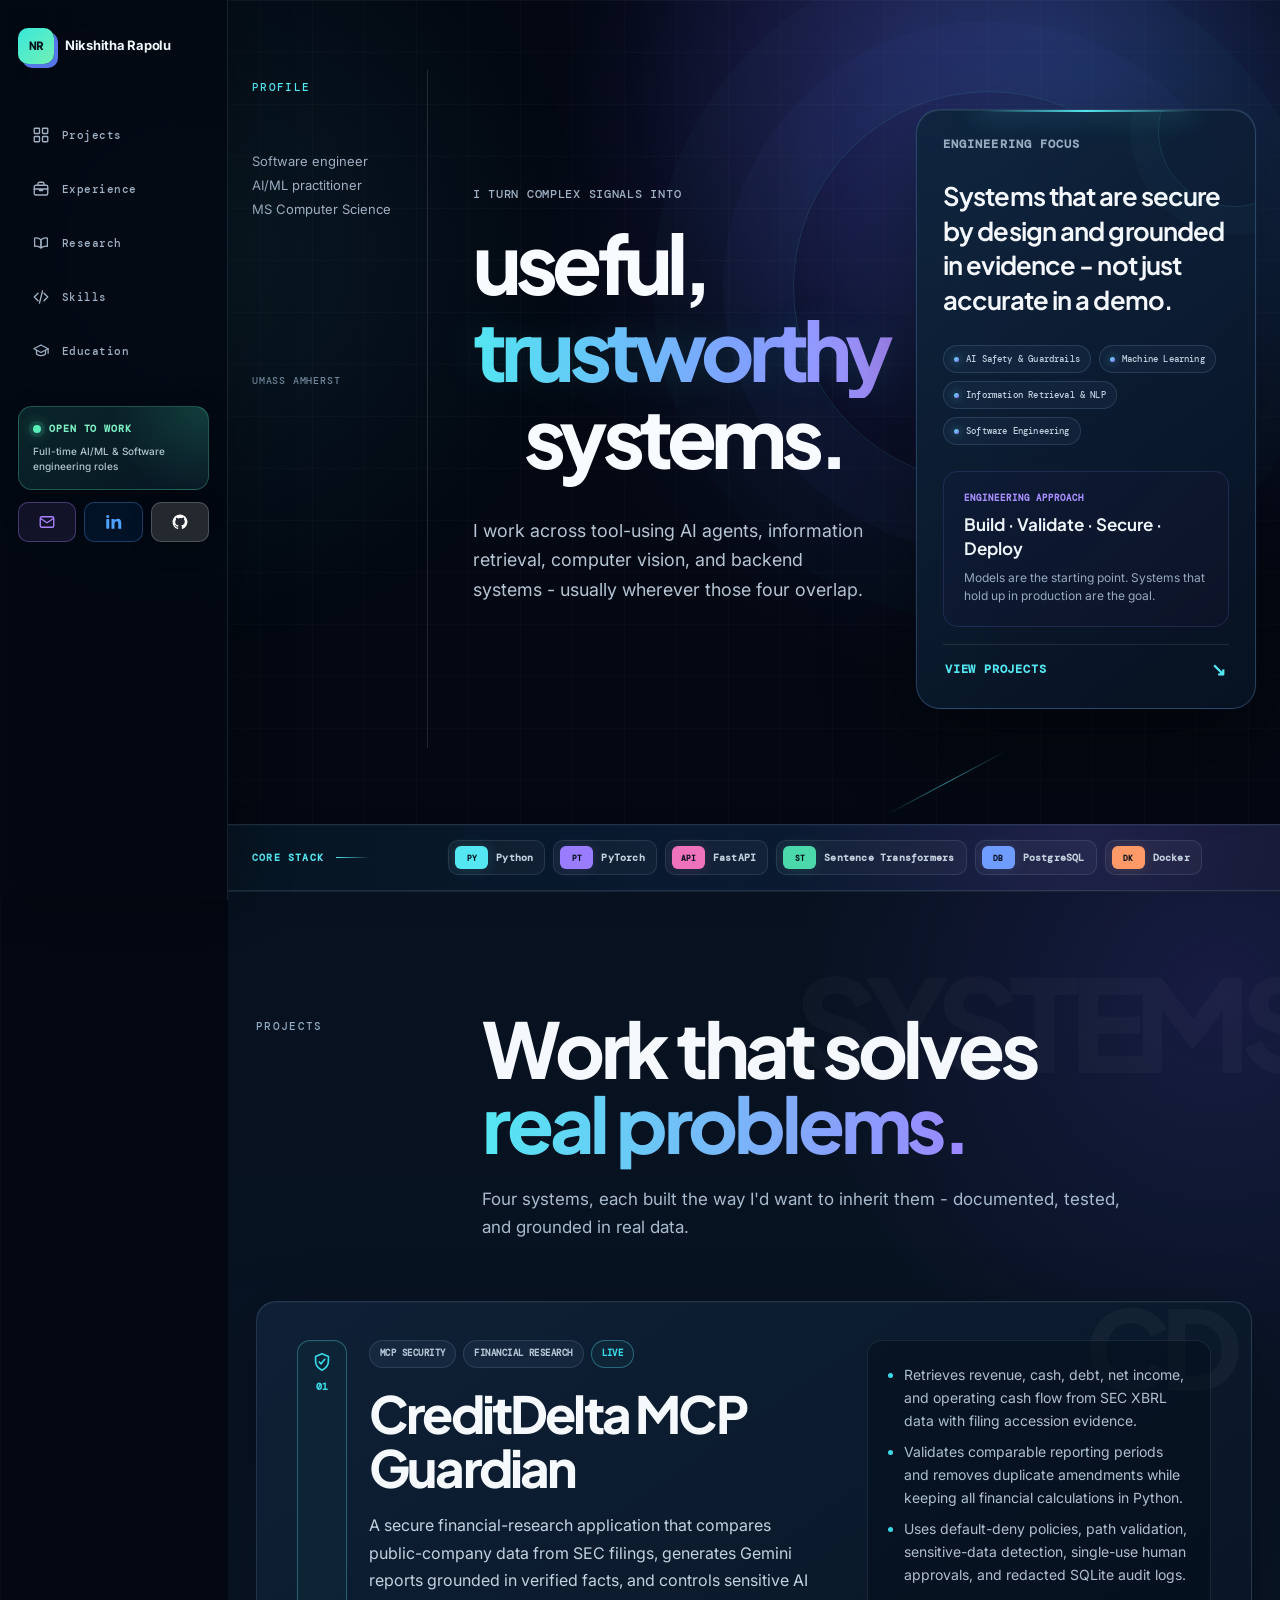
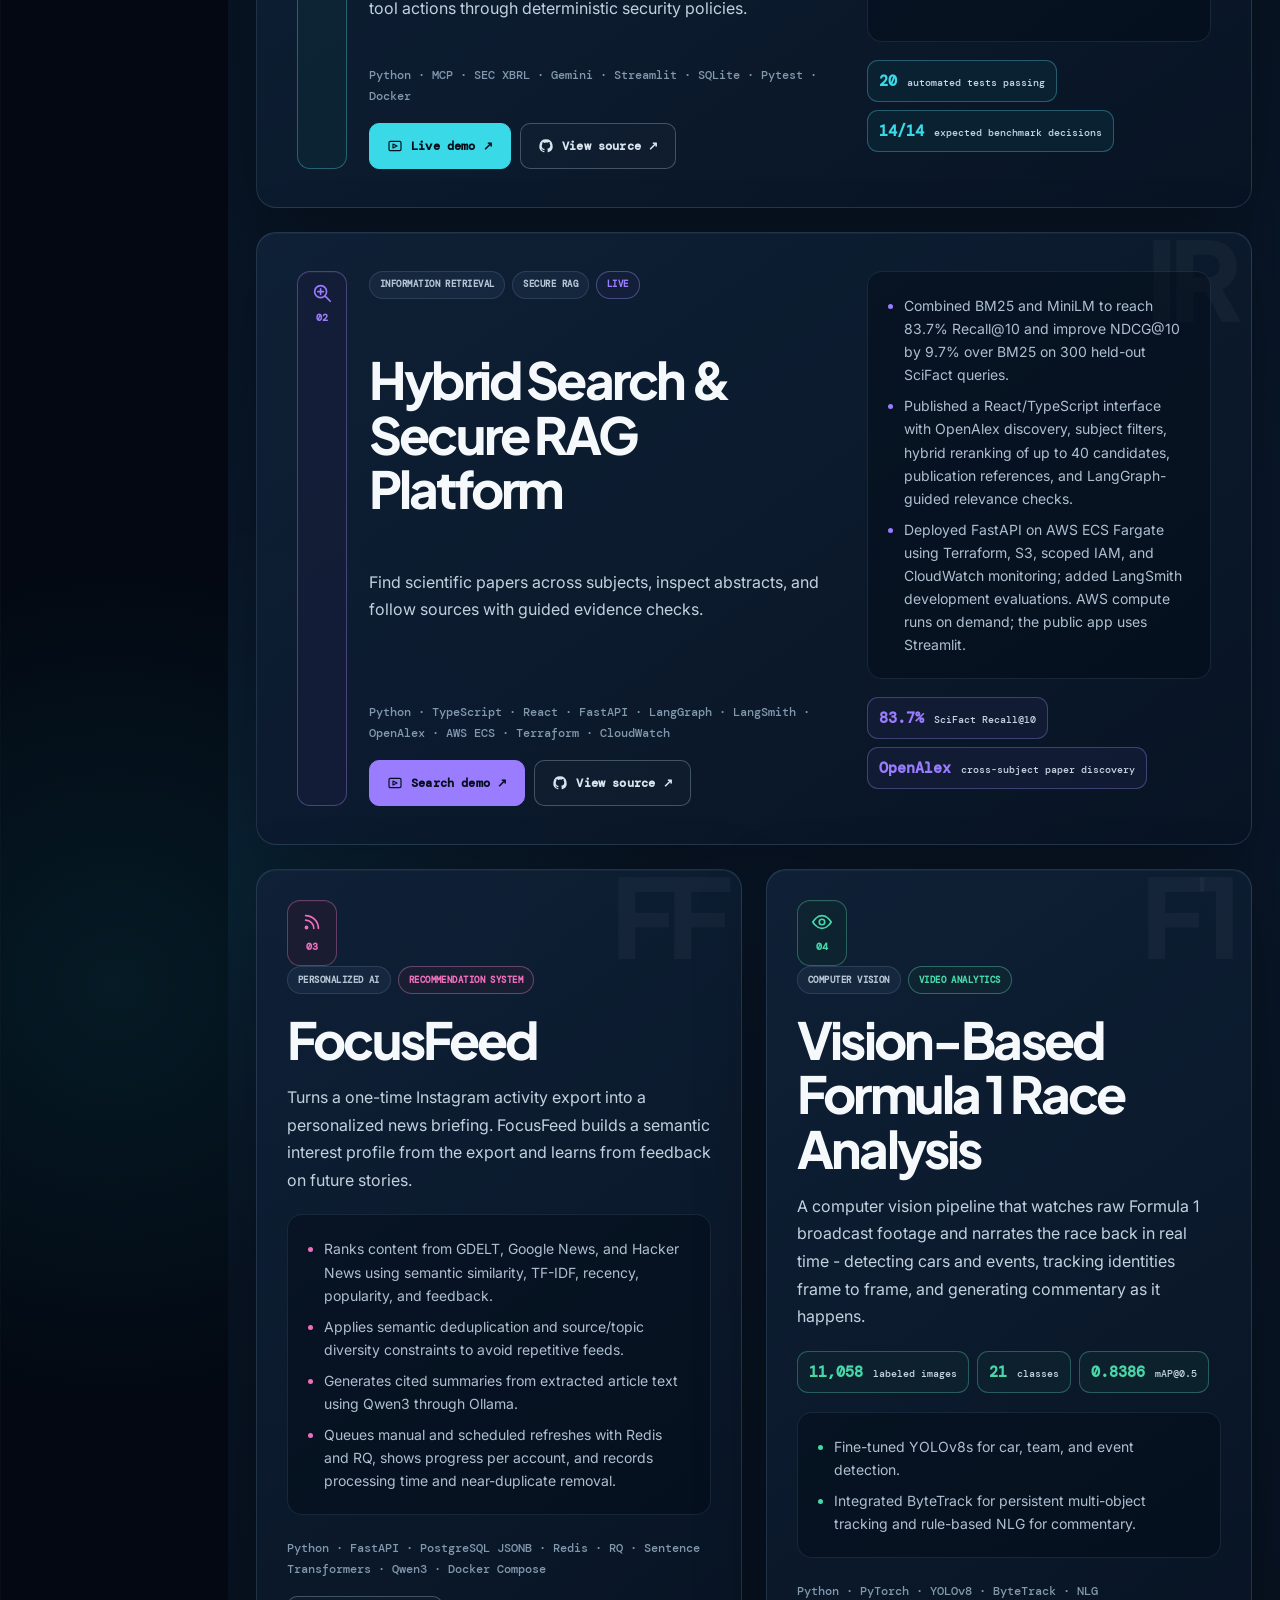
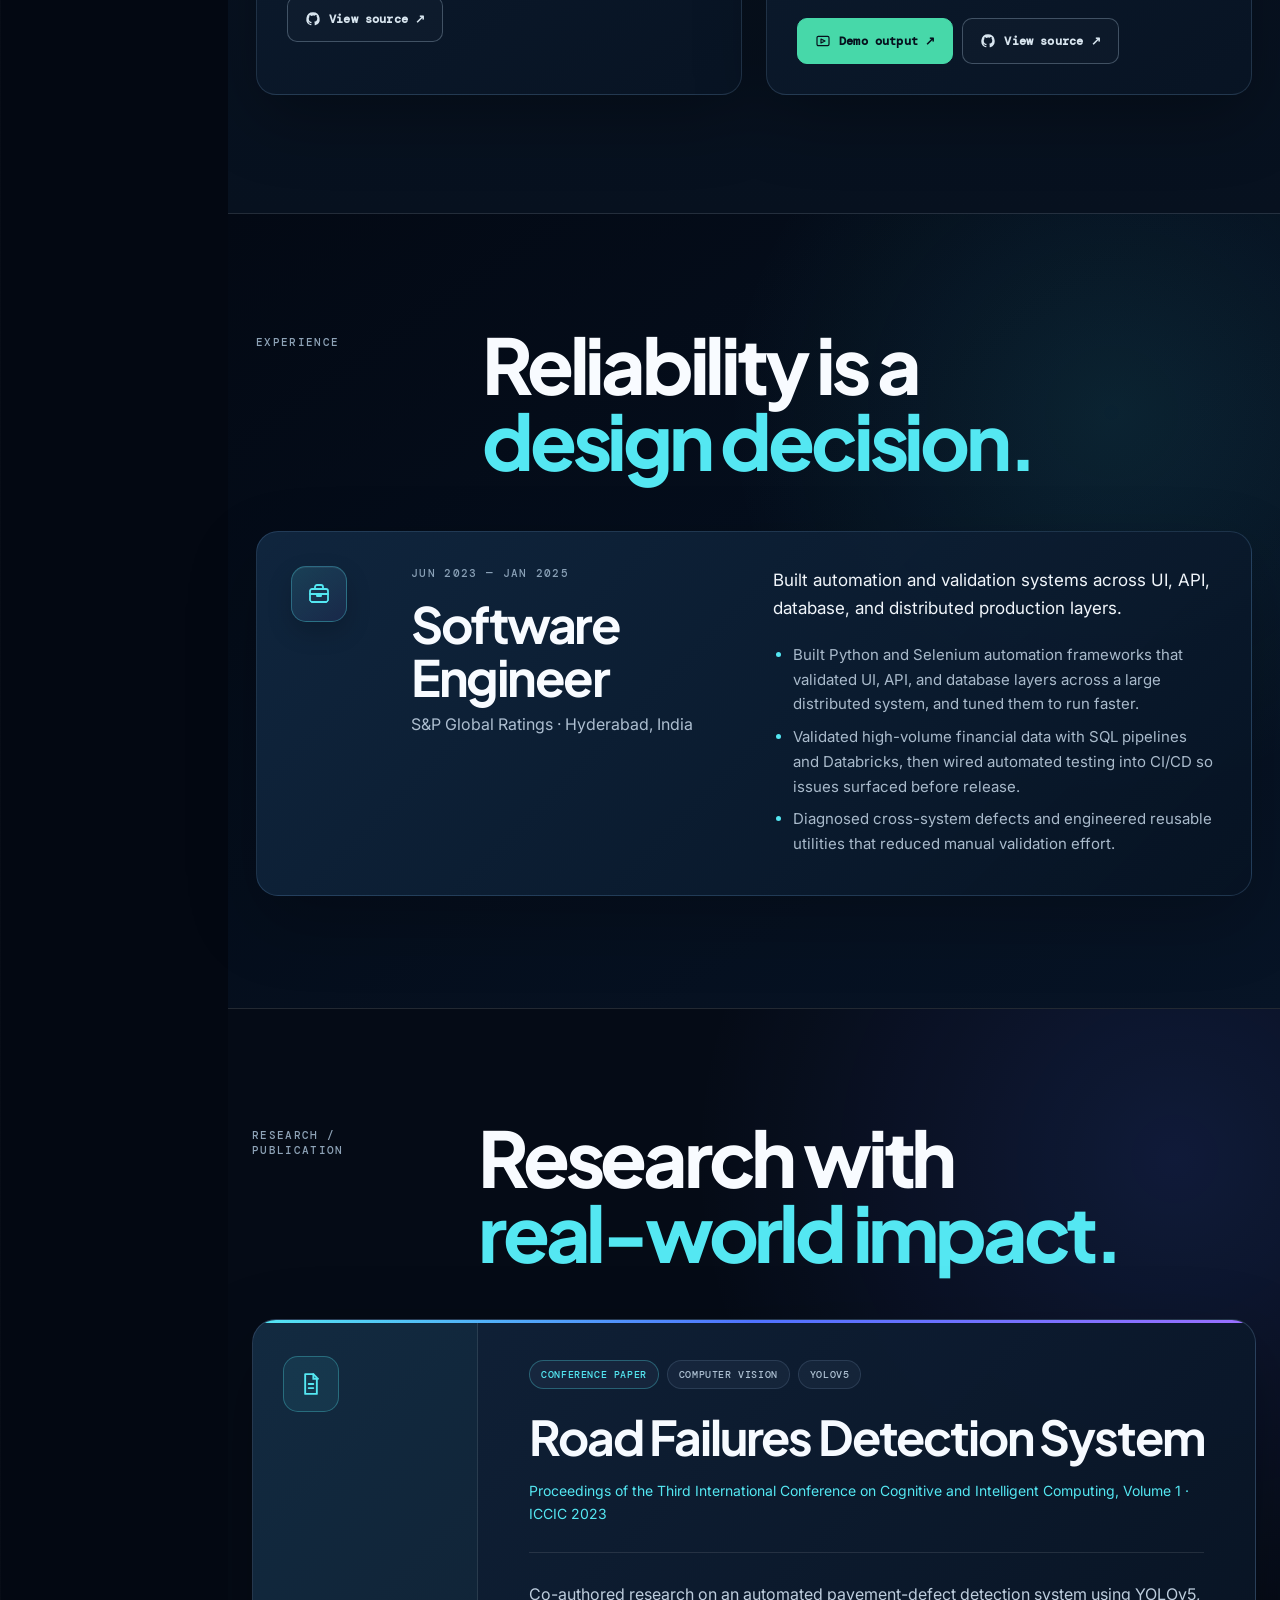
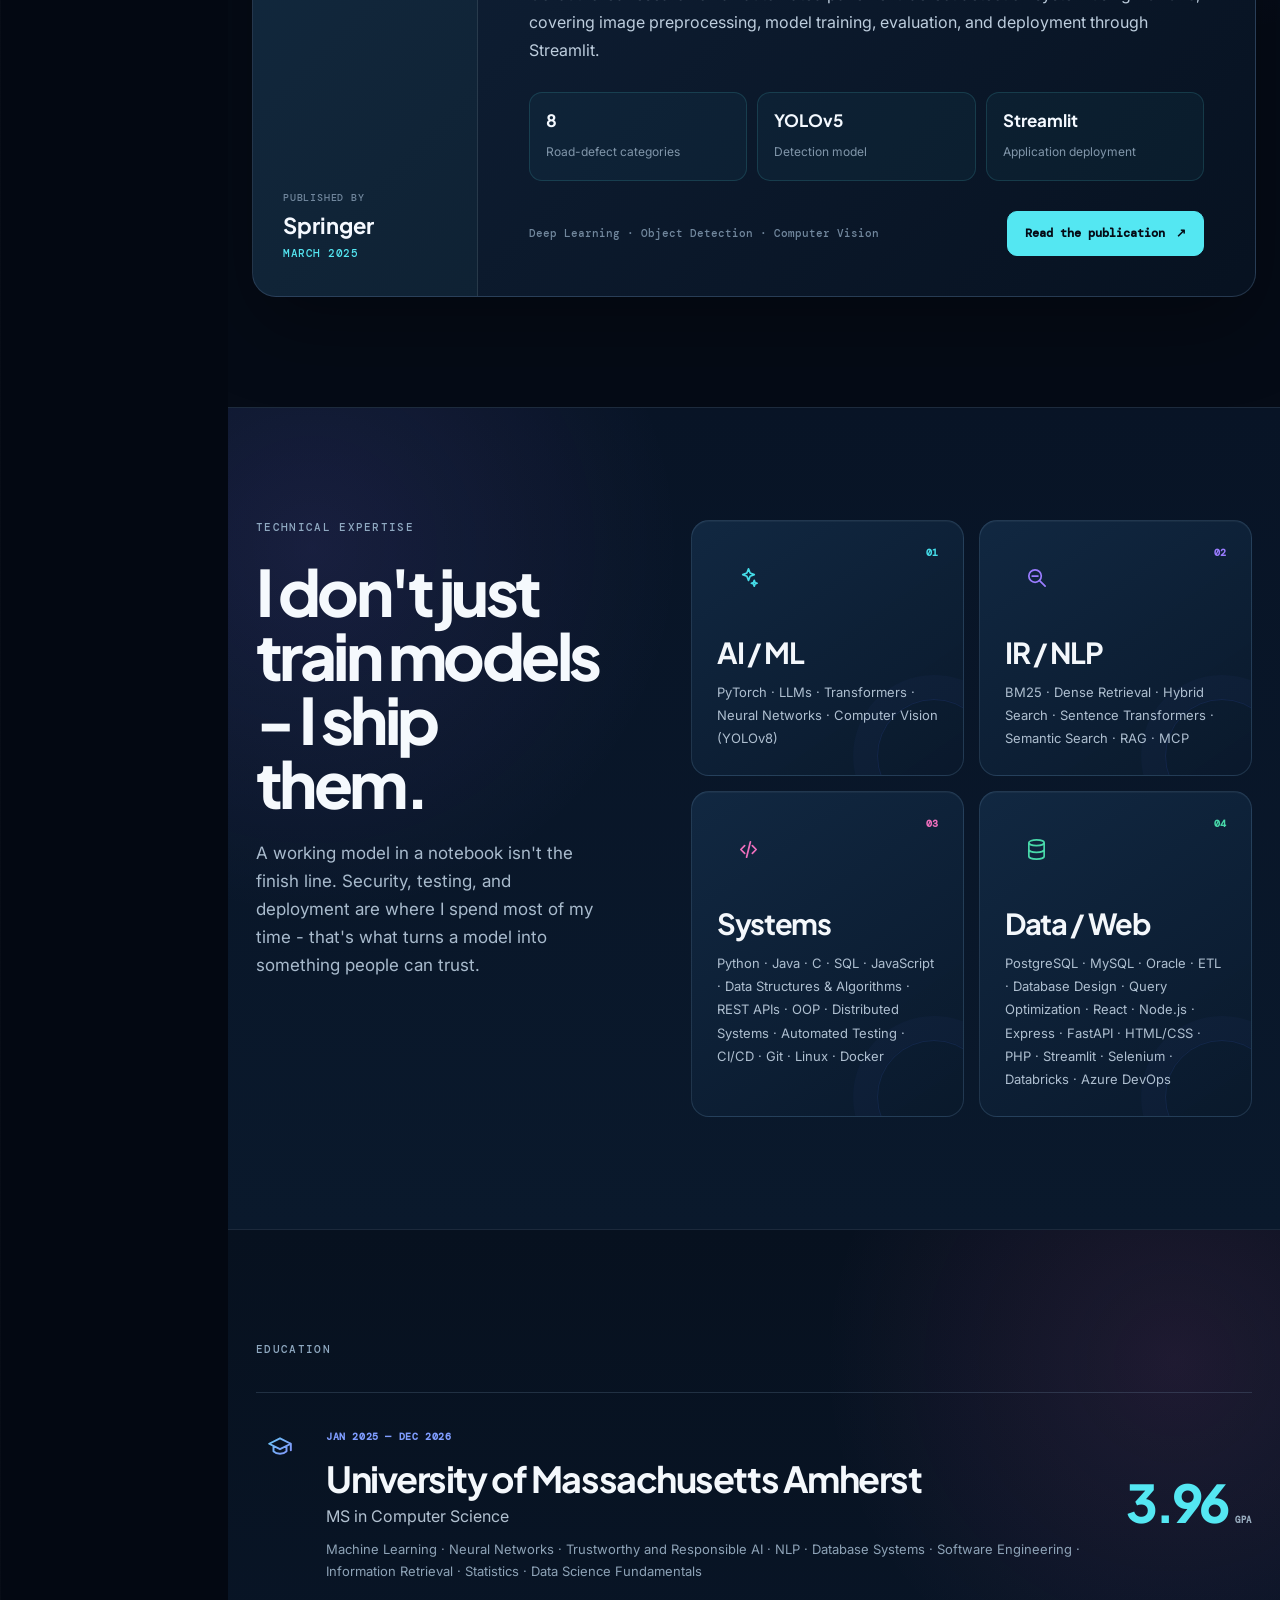
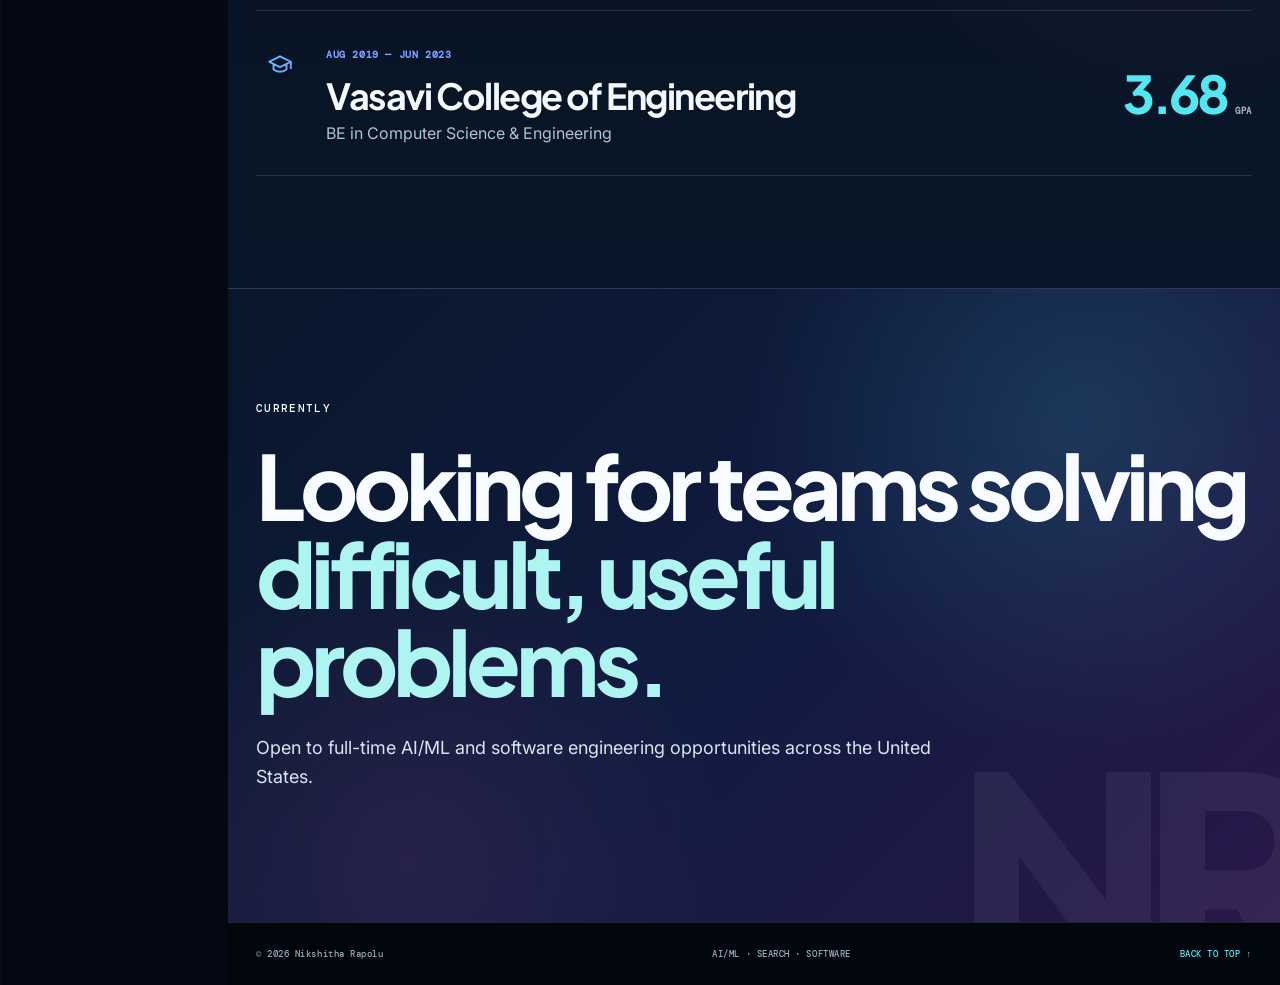
==== commit e5118d1c: "Update FocusFeed project details" ====
--- a/index.html
+++ b/index.html
@@ -58,7 +58,7 @@
       <article class="case-panel" id="case-focusfeed" role="tabpanel" aria-labelledby="tab-focusfeed" hidden>
         <div class="case-head"><p class="micro">CASE FILE 02 · PERSONAL AI</p><h3>FocusFeed</h3><p class="summary">A private information digest that learns a user’s interests from a one-time Instagram export.</p></div>
         <div class="case-map"><div><span>01</span><b>Profile</b><small>Activity signals → interest embeddings</small></div><div><span>02</span><b>Retrieve</b><small>GDELT · Google News · Hacker News</small></div><div><span>03</span><b>Rank</b><small>Semantic · TF-IDF · recency · feedback</small></div><div><span>04</span><b>Summarize</b><small>Local Qwen3 with citations</small></div></div>
-        <p class="detail">Semantic deduplication and topic/source constraints prevent a repetitive feed. PostgreSQL JSONB stores multi-user profiles while local inference keeps personalization private.</p><div class="case-footer"><p>FastAPI · PostgreSQL · MiniLM · Qwen3 · Docker</p></div>
+        <p class="detail">Semantic deduplication and source diversity keep briefings varied. Redis-backed RQ workers build briefings in the background, while the browser shows refresh progress and loads the finished briefing from PostgreSQL.</p><div class="case-footer"><p>FastAPI · PostgreSQL · Redis · RQ · MiniLM · Qwen3 · Docker Compose</p></div>
       </article>
       <article class="case-panel" id="case-f1" role="tabpanel" aria-labelledby="tab-f1" hidden>
         <div class="case-head"><p class="micro">CASE FILE 03 · COMPUTER VISION</p><h3>Vision-Based<br>F1 Race Analysis</h3><p class="summary">Broadcast video becomes structured race intelligence and real-time commentary.</p></div>
@@ -114,9 +114,9 @@
     <article class="project-card reveal" data-mark="FF">
       <div class="project-number">03</div><div class="project-content">
         <div class="project-labels"><span>Personalized AI</span><span>Recommendation System</span></div><h3>FocusFeed</h3>
-        <p class="project-summary">Turns a one-time Instagram data export into a personalized news profile - no account signup, no weeks of behavior tracking required. Ranks and summarizes stories for multiple users from that single starting point.</p>
-        <ul><li>Ranks content from GDELT, Google News, and Hacker News using semantic similarity, TF-IDF, recency, popularity, and feedback.</li><li>Applies semantic deduplication and source/topic diversity constraints to avoid repetitive feeds.</li><li>Generates concise, citation-backed summaries through a grounded local Qwen3 RAG pipeline.</li></ul>
-        <p class="tech-line">Python · FastAPI · PostgreSQL JSONB · Sentence Transformers · Qwen3 · Docker</p>
+        <p class="project-summary">Turns a one-time Instagram activity export into a personalized news briefing. FocusFeed builds a semantic interest profile from the export and learns from feedback on future stories.</p>
+        <ul><li>Ranks content from GDELT, Google News, and Hacker News using semantic similarity, TF-IDF, recency, popularity, and feedback.</li><li>Applies semantic deduplication and source/topic diversity constraints to avoid repetitive feeds.</li><li>Generates cited summaries from extracted article text using Qwen3 through Ollama.</li><li>Queues manual and scheduled refreshes with Redis and RQ, shows progress per account, and records processing time and near-duplicate removal.</li></ul>
+        <p class="tech-line">Python · FastAPI · PostgreSQL JSONB · Redis · RQ · Sentence Transformers · Qwen3 · Docker Compose</p>
         <div class="project-links"><a class="pill" href="https://github.com/nikshitharapolu/focusfeed" target="_blank" rel="noreferrer">View source ↗</a></div>
       </div>
     </article>
